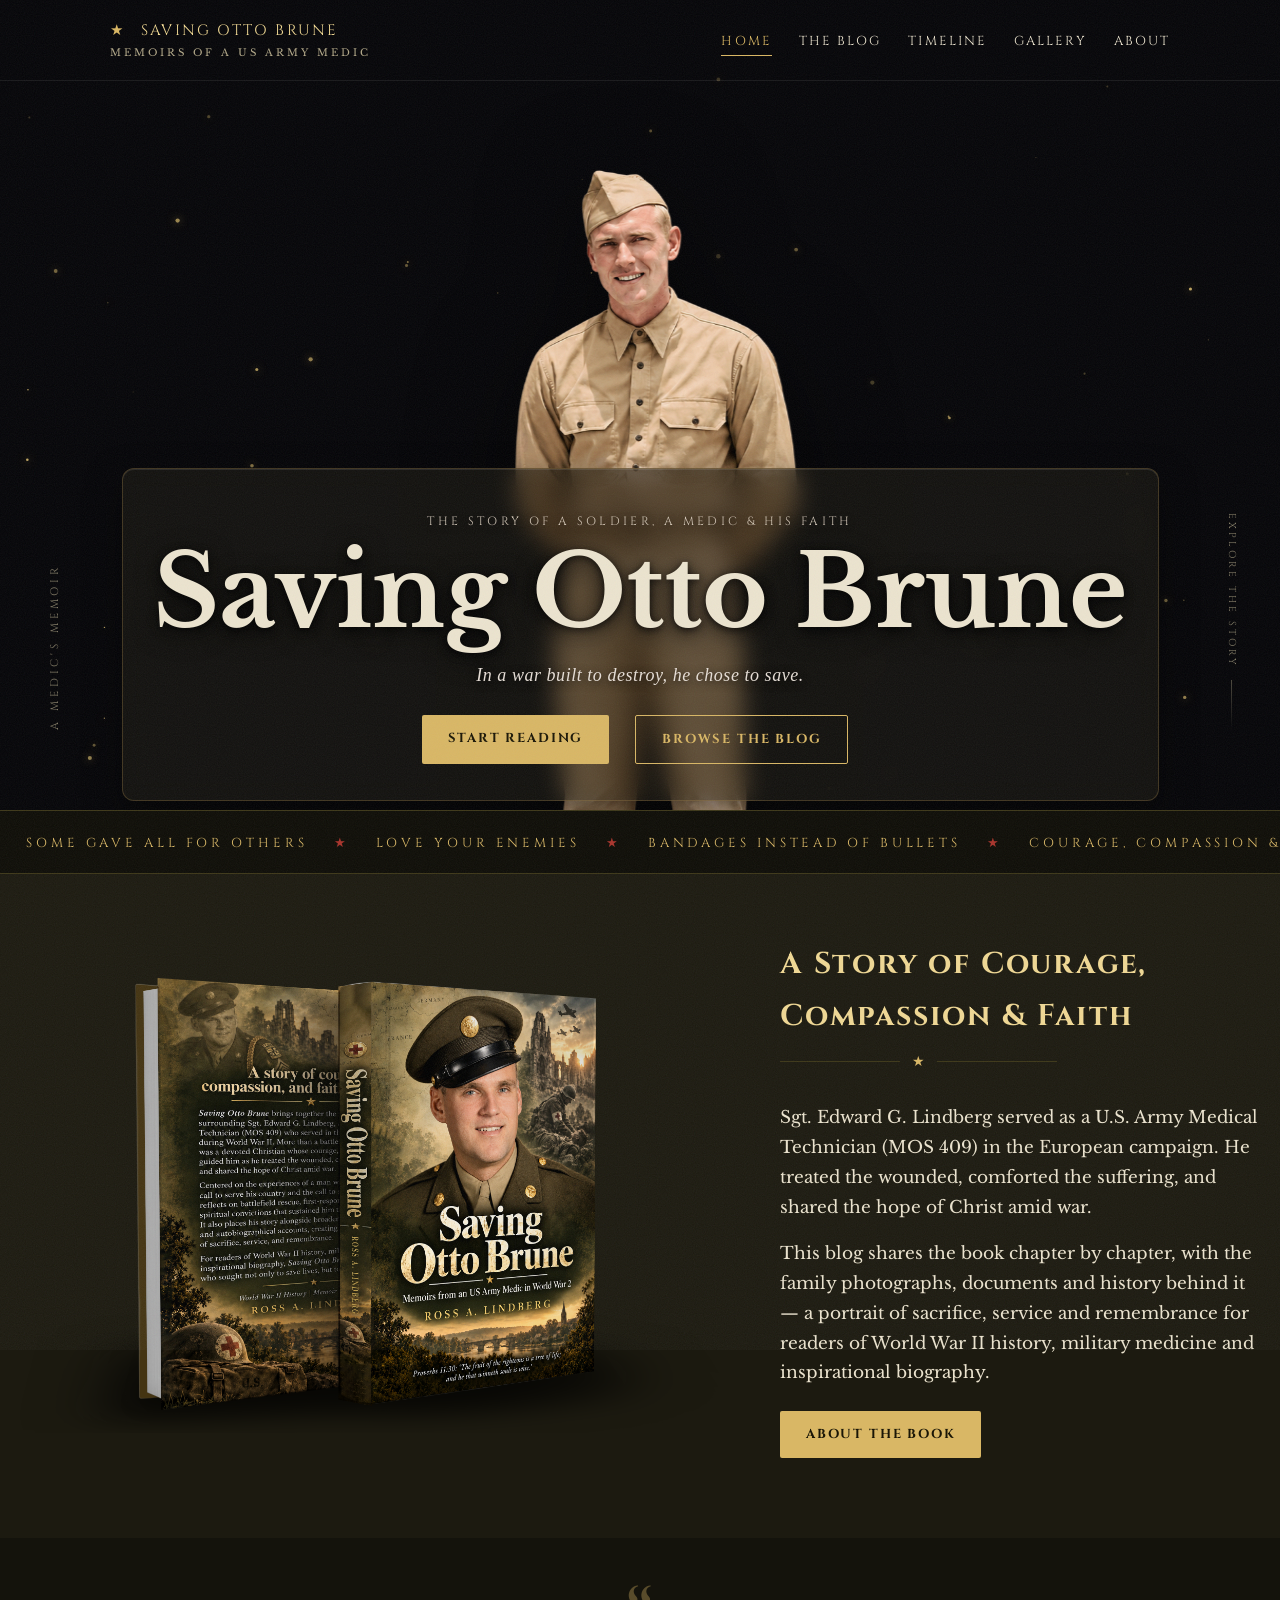
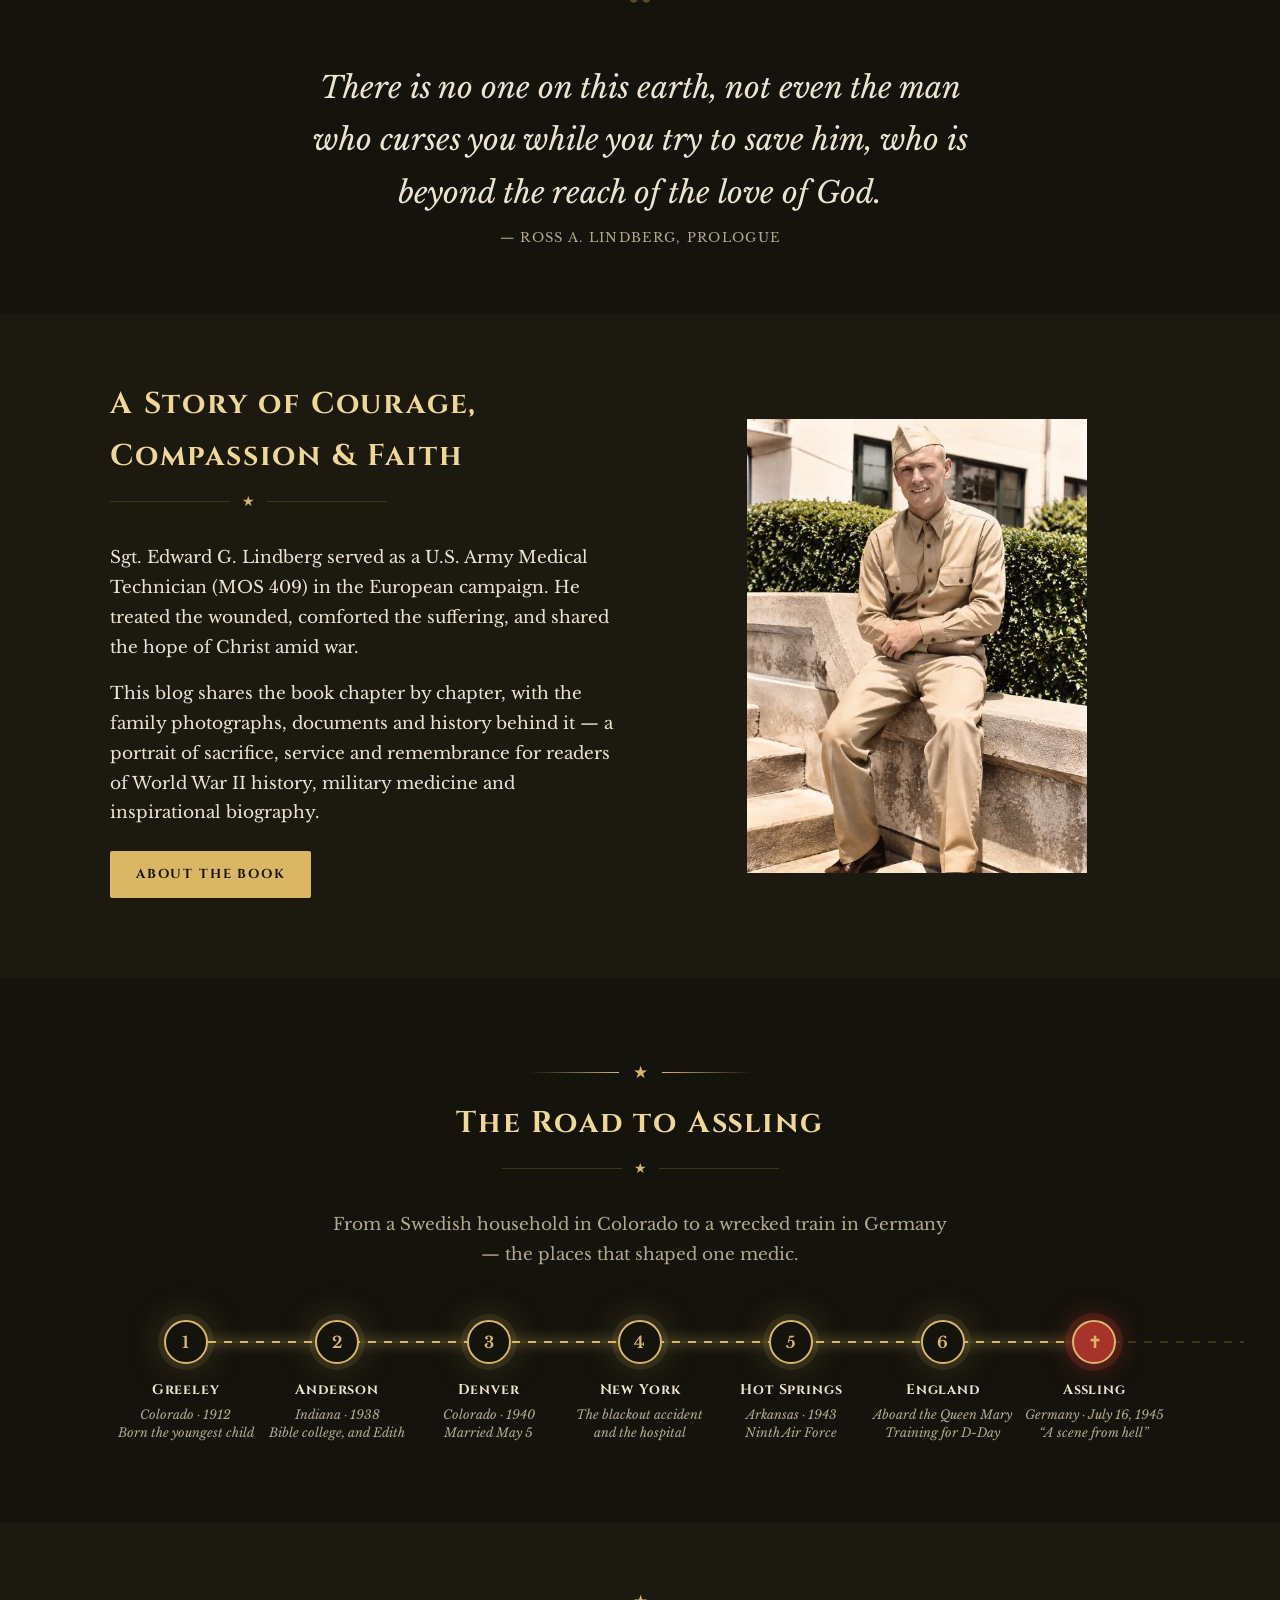
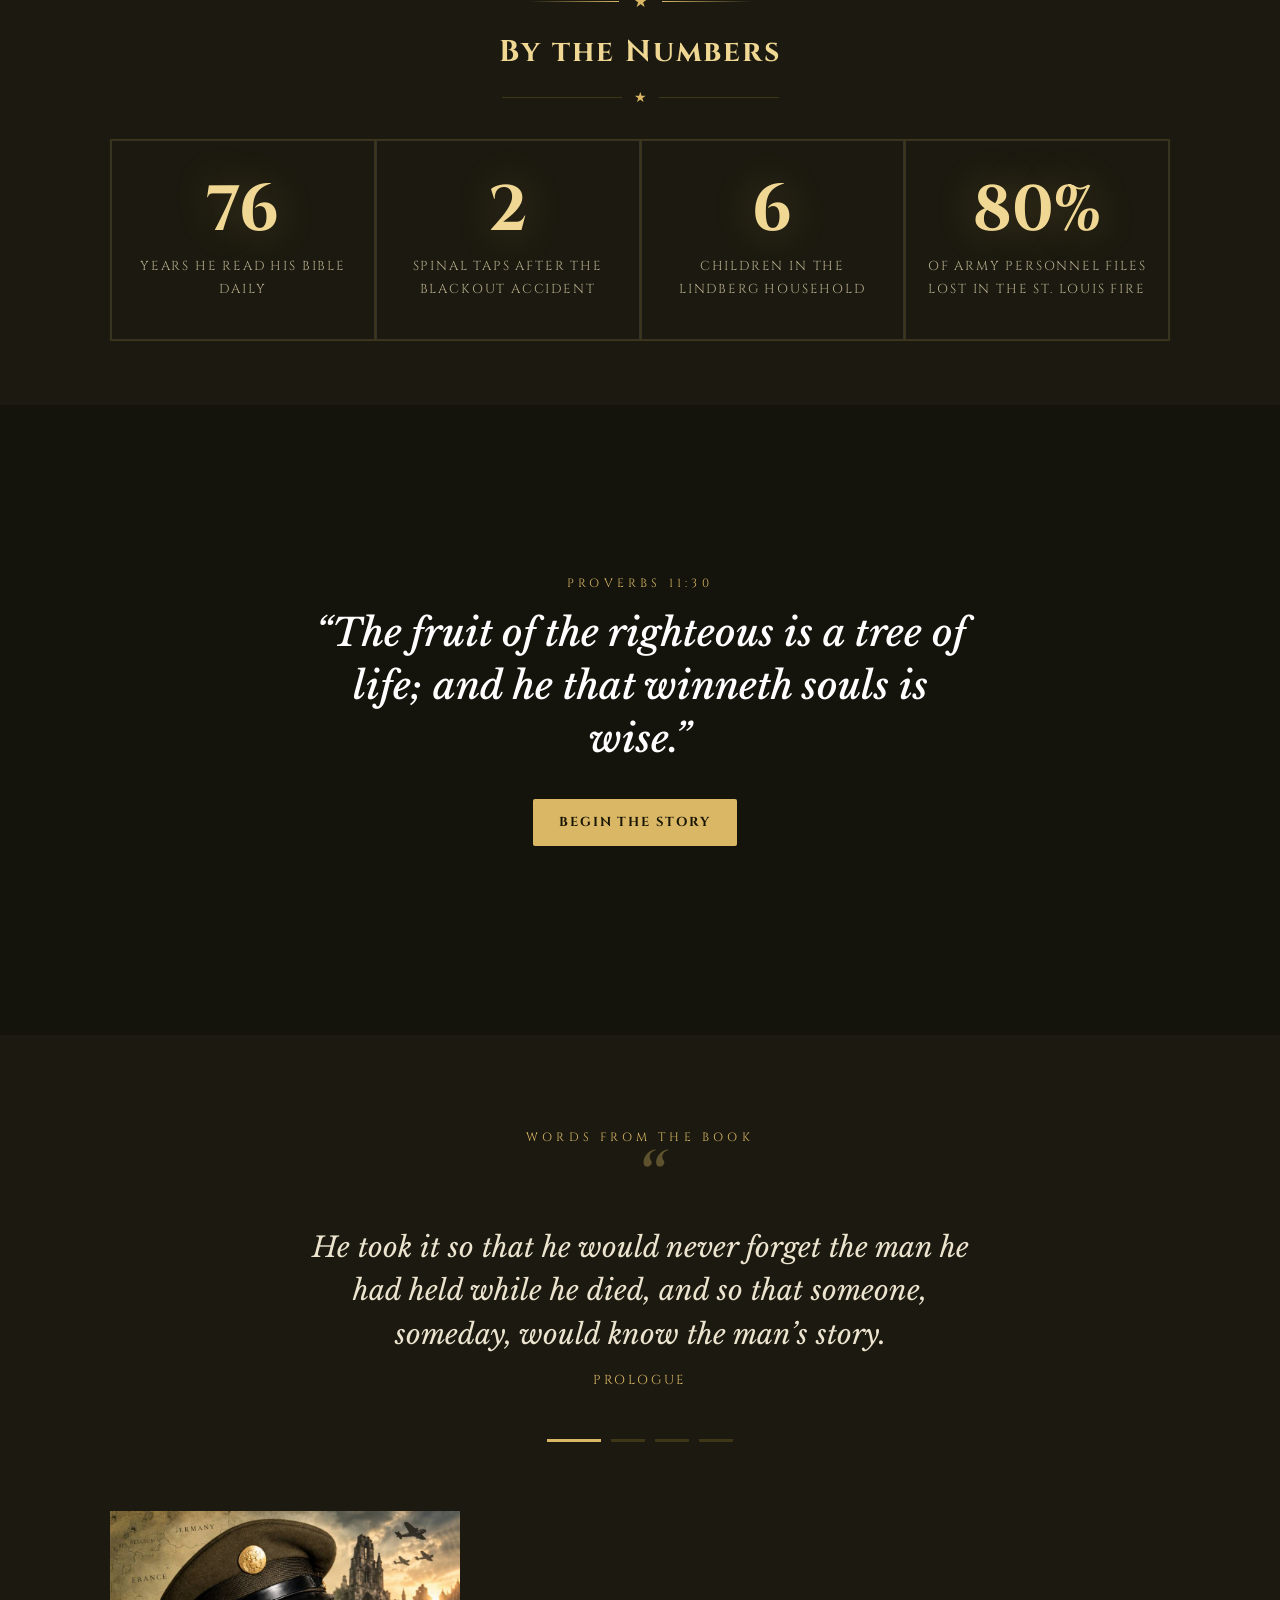
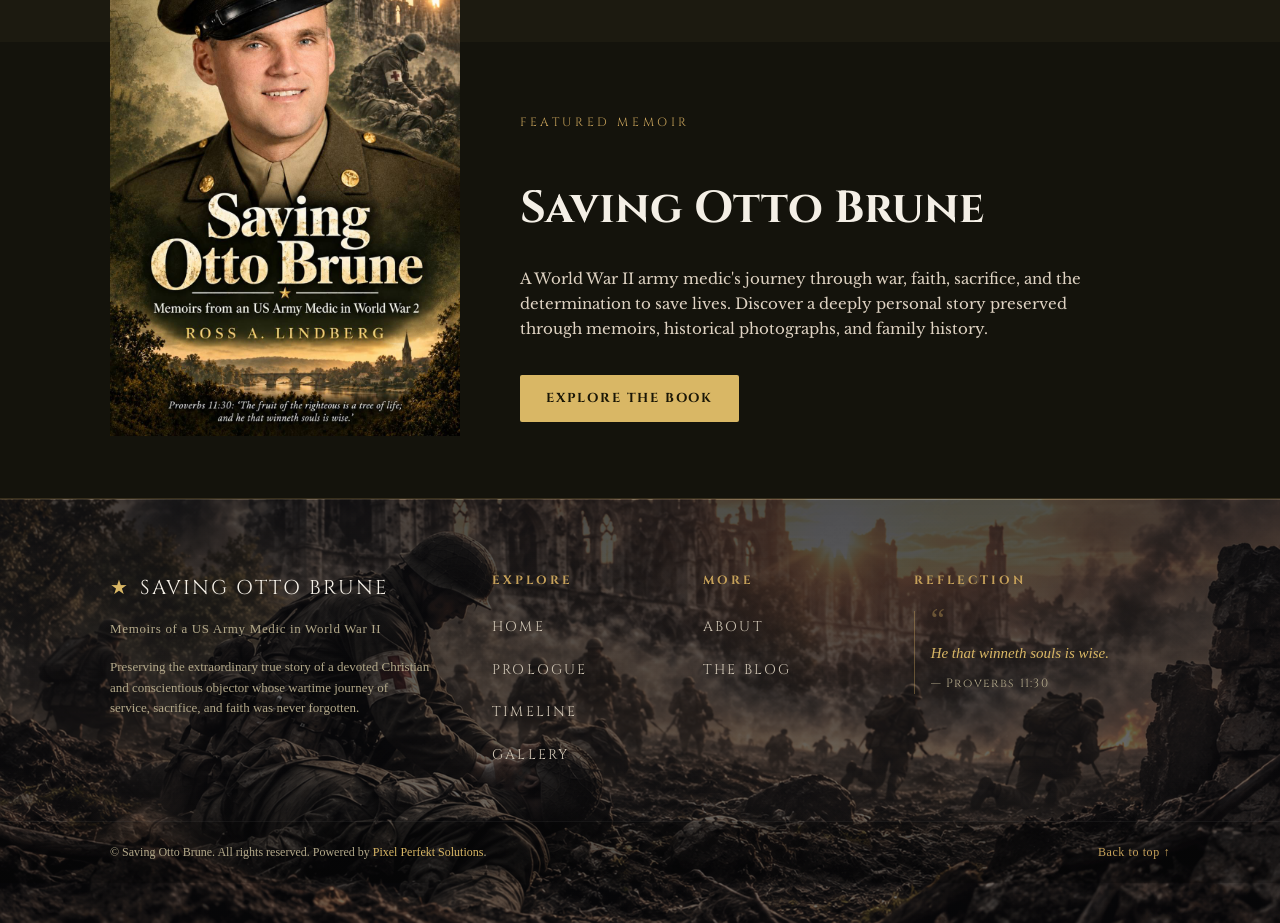
==== index.html @ a68a01c2 "images updated" ====
<!doctype html>
<html lang="en">
  <head>
    <meta charset="utf-8" />
    <meta name="viewport" content="width=device-width,initial-scale=1" />
    <title>Saving Otto Brune | Memoirs of a US Army Medic in WWII</title>
    <meta
      name="description"
      content="Memoirs of a US Army Medic in World War II, by Ross A. Lindberg."
    />
    <link rel="preconnect" href="https://fonts.googleapis.com" />
    <link rel="preconnect" href="https://fonts.gstatic.com" crossorigin />
    <link
      href="https://fonts.googleapis.com/css2?family=Cinzel:wght@400;600;700&family=Libre+Baskerville:ital,wght@0,400;0,700;1,400&display=swap"
      rel="stylesheet"
    />
    <link rel="stylesheet" href="style.css" />
    <link rel="stylesheet" href="premium.css" />
    <script>
      document.documentElement.classList.add("js");
    </script>
  </head>
  <body>
    <div id="pre">
      <svg viewBox="0 0 100 100">
        <path
          d="M50 6l13 28 30 4-22 21 6 30-27-15-27 15 6-30L7 38l30-4z"
        /></svg
      ><b>SAVING OTTO BRUNE</b>
    </div>
    <div id="bar"></div>
    <button id="top" aria-label="Back to top">&uarr;</button>
    <header class="cinematic-header">
  <div class="wrap">
    <a class="brand" href="index.html" style="text-decoration: none">
      Saving Otto Brune<small>Memoirs of a US Army Medic</small>
    </a>
    <nav>
      <a href="index.html" class="on">Home</a>
      <a href="blog.html">The Blog</a>
      <a href="timeline.html">Timeline</a>
      <a href="gallery.html">Gallery</a>
      <a href="about.html">About</a>
    </nav>
  </div>
</header>
    <!-- <section class="hero">
      <canvas id="embers"></canvas>
      <div class="wrap">
        <div>
          <div class="eyebrow fx" style="--d: 1.2s">
            A true story &middot; World War II
          </div>
          <h1 class="shine">
            <span class="ln"><span style="--d: 1.4s">Saving</span></span
            ><span class="ln"><span style="--d: 1.6s">Otto Brune</span></span>
          </h1>
          <p class="sub fx" style="--d: 2.1s">
            Memoirs of a US Army Medic in World War II
          </p>
          <p class="lead fx" style="--d: 2.3s">
            The story of Sgt. Edward G. Lindberg, a devoted Christian and
            conscientious objector who went to war with bandages instead of
            bullets &mdash; and of one night in a wrecked railway car in Germany
            that he never forgot.
          </p>
          <p class="fx" style="--d: 2.5s">
            <a class="btn" href="prologue.html">Start Reading</a
            ><a class="btn ghost" href="blog.html">Browse the Blog</a>
          </p>
          <p
            class="fx"
            style="
              --d: 2.7s;
              color: var(--muted);
              font-size: 13px;
              letter-spacing: 0.3em;
              font-family: Cinzel, serif;
              margin-top: 26px;
            "
          >
            ROSS A. LINDBERG
          </p>
        </div>
        <div class="cover-wrap">
          <img
            class="cover"
            src="./img/cover.jpg"
            alt="Cover of Saving Otto Brune"
          />
          <div class="shine"></div>
        </div>
      </div>
      <div class="scroll-hint"></div>
    </section> -->

<section class="herobaner cinematic-editorial-hero">
  <canvas id="embers"></canvas>
  
  <!-- Background Video -->
  <video class="editorial-bg-video" autoplay loop muted playsinline>
    <source src="./img/herovideo.mp4" type="video/mp4" />
    Your browser does not support the video tag.
  </video>

  <!-- Dark Vignette / Contrast Overlay (Video ko dark rakhne ke liye) -->
  <div class="ground-haze-overlay"></div>

  <!-- Editorial Negative Space Accents -->
  <div class="editorial-side-left">
    <span class="vertical-label">A MEDIC'S MEMOIR</span>
  </div>
  <div class="editorial-side-right">
    <span class="scroll-cue">EXPLORE THE STORY</span>
    <div class="scroll-line"></div>
  </div>

  <div class="wrap hero-wrap-editorial">
    <div class="hero-wrapper">
      
      <!-- Soldier Cutout (Anchored & Integrated) -->
      <img src="./img/grandfather.png" alt="Sgt. Edward G. Lindberg" class="grandfather-img" />
      
      <!-- Prominent Narrative & Title Composition -->
      <div class="hero-narrative-container">
        <p class="hero-eyebrow fx" style="--d: 1.0s;">THE STORY OF A SOLDIER, A MEDIC &amp; HIS FAITH</p>
        
        <h1 class="shine cinematic-title">
          <span class="ln1"><span style="--d: 1.2s;">Saving</span></span>
          <span class="ln1"><span style="--d: 1.4s;">Otto Brune</span></span>
        </h1>
        
        <p class="hero-subtext fx" style="--d: 1.6s;">
          In a war built to destroy, he chose to save.
        </p>

        <div class="hero-cta-group fx" style="--d: 1.8s;">
          <a class="btn" href="prologue.html">Start Reading</a>
          <a class="btn ghost" href="blog.html">Browse the Blog</a>
        </div>
      </div>

    </div>
  </div>
</section>



    <div class="ticker">
      <div>
        <span>Some gave all for others</span><i>&#9733;</i
        ><span>Love your enemies</span><i>&#9733;</i
        ><span>Bandages instead of bullets</span><i>&#9733;</i
        ><span>Courage, compassion &amp; faith under fire</span><i>&#9733;</i
        ><span>Some gave all for others</span><i>&#9733;</i
        ><span>Love your enemies</span><i>&#9733;</i
        ><span>Bandages instead of bullets</span><i>&#9733;</i
        ><span>Courage, compassion &amp; faith under fire</span><i>&#9733;</i
        ><span>Some gave all for others</span><i>&#9733;</i
        ><span>Love your enemies</span><i>&#9733;</i
        ><span>Bandages instead of bullets</span><i>&#9733;</i
        ><span>Courage, compassion &amp; faith under fire</span><i>&#9733;</i
        ><span>Some gave all for others</span><i>&#9733;</i
        ><span>Love your enemies</span><i>&#9733;</i
        ><span>Bandages instead of bullets</span><i>&#9733;</i
        ><span>Courage, compassion &amp; faith under fire</span><i>&#9733;</i
        ><span>Some gave all for others</span><i>&#9733;</i
        ><span>Love your enemies</span><i>&#9733;</i
        ><span>Bandages instead of bullets</span><i>&#9733;</i
        ><span>Courage, compassion &amp; faith under fire</span><i>&#9733;</i
        ><span>Some gave all for others</span><i>&#9733;</i
        ><span>Love your enemies</span><i>&#9733;</i
        ><span>Bandages instead of bullets</span><i>&#9733;</i
        ><span>Courage, compassion &amp; faith under fire</span><i>&#9733;</i>
      </div>
    </div>

<section class="band">
  <div class="wrap1 book-showcase-container">
    
    <!-- Book Image Pane -->
    <div class="book-image-pane">
      <img
        src="./img/BOOKCOVER.png"
        alt="Book Cover"
        class="book-showcase-img"
      />
    </div>

    <!-- Book Text Pane -->
    <div class="book-text-pane">
      <h2 class="title">A Story of Courage, Compassion &amp; Faith</h2>
      <div class="rule" style="justify-content: flex-start">
        <span>&#9733;</span>
      </div>
      <p>
        Sgt. Edward G. Lindberg served as a U.S. Army Medical Technician
        (MOS 409) in the European campaign. He treated the wounded,
        comforted the suffering, and shared the hope of Christ amid war.
      </p>
      <p>
        This blog shares the book chapter by chapter, with the family
        photographs, documents and history behind it &mdash; a portrait of
        sacrifice, service and remembrance for readers of World War II
        history, military medicine and inspirational biography.
      </p>
      <a class="btn" href="about.html">About the Book</a>
    </div>

  </div>
</section>



    <section>
      <div class="narrow sec-c rv">
        <span class="bigq">&ldquo;</span>
        <blockquote
          class="quote"
          style="border: 0; padding: 0; font-size: clamp(22px, 3.2vw, 30px)"
        >
          There is no one on this earth, not even the man who curses you while
          you try to save him, who is beyond the reach of the love of God.<cite
            >&mdash; ROSS A. LINDBERG, PROLOGUE</cite
          >
        </blockquote>
      </div>
    </section>

    <section class="band">
      <div class="wrap two">
        <div>
          <h2 class="title">A Story of Courage, Compassion &amp; Faith</h2>
          <div class="rule" style="justify-content: flex-start">
            <span>&#9733;</span>
          </div>
          <p>
            Sgt. Edward G. Lindberg served as a U.S. Army Medical Technician
            (MOS 409) in the European campaign. He treated the wounded,
            comforted the suffering, and shared the hope of Christ amid war.
          </p>
          <p>
            This blog shares the book chapter by chapter, with the family
            photographs, documents and history behind it &mdash; a portrait of
            sacrifice, service and remembrance for readers of World War II
            history, military medicine and inspirational biography.
          </p>
          <a class="btn" href="about.html">About the Book</a>
        </div>
        <img
          src="./img/p28_0.jpg"
          alt="Sergeant Edward G. Lindberg"
          style="max-width: 340px; margin: 0 auto"
        />
      </div>
    </section>


      <section class="journey-section">
      <!-- Background Video -->
      <video class="bg-video" autoplay loop muted playsinline>
        <source src="./img/ww2plane.mp4" type="video/mp4" />
        Your browser does not support the video tag.
      </video>

      <!-- Content Overlay -->
      <div class="wrap sec-c">
        <div class="rv">
          <div class="orn">&#9733;</div>
          <h2 class="title">The Road to A&szlig;ling</h2>
          <div class="rule"><span>&#9733;</span></div>
          <p style="color: var(--muted); max-width: 620px; margin: 0 auto">
            From a Swedish household in Colorado to a wrecked train in Germany
            &mdash; the places that shaped one medic.
          </p>
        </div>

        <!-- Journey Timeline -->
        <div class="journey">
          <div
            class="stop"
            style="--i: 0"
            data-img="./img/Vintage_Family_Portrait_with_Soldier_Dad.png"
            data-title="Greeley, Colorado"
            data-desc="1912 &middot; Born the youngest child in a dedicated Swedish household."
          >
            <div class="dot">1</div>
            <div>
              <h4>Greeley</h4>
              <p>Colorado &middot; 1912<br />Born the youngest child</p>
            </div>
          </div>

          <div
            class="stop"
            style="--i: 1"
            data-img="./img/p18_0.jpg"
            data-title="Anderson, Indiana"
            data-desc="1938 &middot; Bible college, and meeting Edith."
          >
            <div class="dot">2</div>
            <div>
              <h4>Anderson</h4>
              <p>Indiana &middot; 1938<br />Bible college, and Edith</p>
            </div>
          </div>

          <div
            class="stop"
            style="--i: 2"
            data-img="./img/p16_0.jpg"
            data-title="Denver, Colorado"
            data-desc="1940 &middot; Married May 5, starting a lifelong partnership."
          >
            <div class="dot">3</div>
            <div>
              <h4>Denver</h4>
              <p>Colorado &middot; 1940<br />Married May 5</p>
            </div>
          </div>

          <div
            class="stop"
            style="--i: 3"
            data-img="./img/WWII_USAAF_Uniform_Collection_Display.png"
            data-title="New York"
            data-desc="The blackout accident and hospital stay that tested his resolve."
          >
            <div class="dot">4</div>
            <div>
              <h4>New York</h4>
              <p>The blackout accident<br />and the hospital</p>
            </div>
          </div>

          <div
            class="stop"
            style="--i: 4"
            data-img="./img/Three_Airmen_Beside_Their_Bomber.png"
            data-title="Hot Springs, Arkansas"
            data-desc="1943 &middot; Stationed with the Ninth Air Force."
          >
            <div class="dot">5</div>
            <div>
              <h4>Hot Springs</h4>
              <p>Arkansas &middot; 1943<br />Ninth Air Force</p>
            </div>
          </div>

          <div
            class="stop"
            style="--i: 5"
            data-img="./img/p28_0.jpg"
            data-title="England"
            data-desc="Aboard the Queen Mary &middot; Training rigorously for D-Day."
          >
            <div class="dot">6</div>
            <div>
              <h4>England</h4>
              <p>Aboard the <em>Queen Mary</em><br />Training for D-Day</p>
            </div>
          </div>

          <div
            class="stop last"
            style="--i: 6"
            data-img="./img/Vintage_P-38_Lightning_on_Wartime_Tarmac.png"
            data-title="A&szlig;ling, Germany"
            data-desc="July 16, 1945 &middot; &ldquo;A scene from hell&rdquo; in a wrecked railcar."
          >
            <div class="dot">&#10013;</div>
            <div>
              <h4>A&szlig;ling</h4>
              <p>
                Germany &middot; July 16, 1945<br />&ldquo;A scene from
                hell&rdquo;
              </p>
            </div>
          </div>
        </div>
      </div>
    </section>


    <!-- <section>
      <div class="wrap">
        <h2 class="title">From the Blog</h2>
        <div class="rule" style="justify-content: flex-start">
          <span>&#9733;</span>
        </div>
        <div class="cards">
          <div class="card">
            <a class="stretch" href="prologue.html"
              ><div class="imgw">
                <img src="./img/p5_0.jpg" alt="" loading="lazy" />
              </div>
              <div class="b">
                <span class="tag">Prologue</span>
                <h3>The Pin</h3>
                <p>
                  A small object that weighs almost nothing: a Hitler Youth
                  badge taken from a dying German soldier on the night of July
                  16, 1945.
                </p>
                <span class="more">Read &rarr;</span>
              </div></a
            >
          </div>
          <div class="card">
            <a class="stretch" href="chapter-1.html"
              ><div class="imgw">
                <img src="./img/p9_2.jpg" alt="" loading="lazy" />
              </div>
              <div class="b">
                <span class="tag">Chapter 1</span>
                <h3>A Swedish Boy in Greeley</h3>
                <p>
                  Born June 19, 1912, the youngest child of Swedish immigrants
                  &mdash; a rebel, until an altar call at nineteen changed
                  everything.
                </p>
                <span class="more">Read &rarr;</span>
              </div></a
            >
          </div>
          <div class="card">
            <a class="stretch" href="chapter-2.html"
              ><div class="imgw">
                <img src="./img/p16_0.jpg" alt="" loading="lazy" />
              </div>
              <div class="b">
                <span class="tag">Chapter 2</span>
                <h3>Edith</h3>
                <p>
                  A broken heart at Bible college, the &ldquo;handsomest man on
                  campus,&rdquo; and a wedding on May 5, 1940 as the world went
                  to war.
                </p>
                <span class="more">Read &rarr;</span>
              </div></a
            >
          </div>
          <div class="card">
            <a class="stretch" href="chapter-3.html"
              ><div class="imgw">
                <img src="./img/p28_0.jpg" alt="" loading="lazy" />
              </div>
              <div class="b">
                <span class="tag">Chapter 3</span>
                <h3>The Conscientious Objector</h3>
                <p>
                  Bandages instead of bullets: a blackout accident in New York,
                  two spinal taps, a reassignment that proved a blessing in
                  disguise.
                </p>
                <span class="more">Read &rarr;</span>
              </div></a
            >
          </div>
        </div>
        <p style="margin-top: 28px">
          <a href="blog.html">View all posts &rarr;</a>
        </p>
      </div>
    </section> -->

    <section class="band ">
      <div class="wrap sec-c">
        <div class="rv">
          <div class="orn">&#9733;</div>
          <h2 class="title">By the Numbers</h2>
          <div class="rule"><span>&#9733;</span></div>
        </div>
        <div class="stats">
          <!-- Box 1 -->
          <div class="stat" data-cursor="./img/p9_1.jpg">
            <b data-to="76">0</b><span>Years he read his Bible daily</span>
          </div>

          <!-- Box 2 -->
          <div class="stat" data-cursor="./img/Restored_Vintage_Studio_Portrait.png">
            <b data-to="2">0</b
            ><span>Spinal taps after the blackout accident</span>
          </div>

          <!-- Box 3 -->
          <div class="stat" data-cursor="./img/p9_2.jpg">
            <b data-to="6">0</b><span>Children in the Lindberg household</span>
          </div>

          <!-- Box 4 -->
          <div class="stat" data-cursor="./img/p16_0.jpg">
            <b data-to="80" data-suf="%">0</b
            ><span>Of Army personnel files lost in the St. Louis fire</span>
          </div>
        </div>
      </div>
    </section>

    <section class="quote-section">
      <!-- Random Fade-in/Fade-out Background Images Container -->
      <div class="quote-bg-images">
        <div
          class="bg-img"
          style="
            background-image: url(&quot;./img/Vintage_1970s_School_Portrait.png&quot;);
            top: 10%;
            left: 15%;
            animation-delay: 0s;
          "
        ></div>
        <div
          class="bg-img"
          style="
            background-image: url(&quot;./img/Vintage_Army_Motorcycle_Camp_Snapshot.png&quot;);
            top: 40%;
            left: 70%;
            animation-delay: 4s;
          "
        ></div>
        <div
          class="bg-img"
          style="
            background-image: url(&quot;./img/Smiling_Couple_at_the_Military_Steps.png&quot;);
            top: 20%;
            left: 75%;
            animation-delay: 8s;
          "
        ></div>
        <div
          class="bg-img"
          style="
            background-image: url(&quot;./img/Vintage_Bouffant_Studio_Portrait.png&quot;);
            top: 55%;
            left: 20%;
            animation-delay: 12s;
          "
        ></div>
      </div>

      <!-- Content -->
      <div class="narrow sec-c rv" style="position: relative; z-index: 2">
        <p class="eyebrow">Proverbs 11:30</p>
        <p
          class="quote"
          style="border: 0; font-size: 36px; padding: 0; line-height: 1.4"
        >
          &ldquo;The fruit of the righteous is a tree of life; and he that
          winneth souls is wise.&rdquo;
        </p>
        <p style="margin-top: 28px">
          <a class="btn" href="prologue.html">Begin the Story</a>
        </p>
      </div>
    </section>

    <section class="band pad-class">
      <div class="narrow sec-c rv">
        <p class="eyebrow" style="margin-bottom: 18px">Words from the Book</p>
        <div class="qs">
          <blockquote>
            <span class="bigq">&ldquo;</span>He took it so that he would never
            forget the man he had held while he died, and so that someone,
            someday, would know the man&rsquo;s story.<cite>PROLOGUE</cite>
          </blockquote>
          <blockquote>
            <span class="bigq">&ldquo;</span>He was not going to run from his
            country, but he was also not going to pick up a rifle. He had read
            the words of Jesus too many times: Love your enemies.<cite
              >CHAPTER 2</cite
            >
          </blockquote>
          <blockquote>
            <span class="bigq">&ldquo;</span>Sometimes the thing that knocks us
            flat is the thing that moves us out of the way of something
            worse.<cite>CHAPTER 3</cite>
          </blockquote>
          <blockquote>
            <span class="bigq">&ldquo;</span>The thing you want most may not be
            the thing God has planned for you, and the closed door that crushes
            you might be the one that sends you toward the person you were meant
            to marry.<cite>CHAPTER 2</cite>
          </blockquote>
        </div>
        <div class="qd"></div>
      </div>
    </section>

  
<section class="featured-book-section">
  <div class="wrap featured-book-wrap">
    
    <!-- Left Column: Overlapping Book Cover -->
    <div class="featured-cover-col">
      <img 
        src="./img/cover.jpg" 
        alt="Saving Otto Brune Book Cover" 
        class="featured-book-img" 
      />
    </div>
    
    <!-- Right Column: Content & CTA -->
    <div class="featured-content-col">
      <span class="featured-eyebrow">FEATURED MEMOIR</span>
      <h2 class="featured-title">Saving Otto Brune</h2>
      <p class="featured-desc">
        A World War II army medic's journey through war, faith, sacrifice, and the determination to save lives. Discover a deeply personal story preserved through memoirs, historical photographs, and family history.
      </p>
      <div class="featured-action">
        <a class="btn" href="about.html">Explore the Book</a>
      </div>
    </div>

  </div>
</section>



    <footer class="cinematic-footer">
  <div class="wrap footer-grid">
    
    <!-- Column 1: Brand and Story -->
    <div class="footer-col brand-col">
      <span class="brand">Saving Otto Brune</span>
      <p class="footer-subtitle">Memoirs of a US Army Medic in World War II</p>
      <p class="footer-desc">
        Preserving the extraordinary true story of a devoted Christian and conscientious objector whose wartime journey of service, sacrifice, and faith was never forgotten.
      </p>
    </div>

    <!-- Column 2: Explore the Memoir -->
    <div class="footer-col nav-col">
      <h4 class="footer-heading">Explore</h4>
      <nav aria-label="Explore Memoir">
        <ul class="footer-links">
          <li><a href="index.html">Home</a></li>
          <li><a href="prologue.html">Prologue</a></li>
          <li><a href="timeline.html">Timeline</a></li>
          <li><a href="gallery.html">Gallery</a></li>
        </ul>
      </nav>
    </div>

    <!-- Column 3: More / Discover -->
    <div class="footer-col nav-col">
      <h4 class="footer-heading">More</h4>
      <nav aria-label="Additional Links">
        <ul class="footer-links">
          <li><a href="about.html">About</a></li>
          <li><a href="blog.html">The Blog</a></li>
        </ul>
      </nav>
    </div>

    <!-- Column 4: Verse / Closing Thought -->
    <div class="footer-col quote-col">
      <h4 class="footer-heading">Reflection</h4>
      <div class="footer-quote-box">
        <span class="quote-mark">&ldquo;</span>
        <p class="verse-text">
          <em>He that winneth souls is wise.</em>
        </p>
        <span class="verse-ref">&mdash; Proverbs 11:30</span>
      </div>
    </div>

  </div>

  <!-- Bottom Copyright & Back to Top Strip -->
  <div class="footer-bottom-bar">
    <div class="wrap bottom-bar-content">
      <p class="copyright-text">
        &copy; Saving Otto Brune. All rights reserved. Powered by <a href="https://www.pixelperfektsolutions.com/">Pixel Perfekt Solutions</a>.
      </p>
      <a href="#top" class="back-to-top" id="backToTopBtn">Back to top &uarr;</a>
    </div>
  </div>
</footer>
    <script src="script.js"></script>
  </body>
</html>
---- style.css ----
:root{
  --bg:#14130c; --bg2:#1c1a10; --card:#23200f; --ink:#ece4cf; --muted:#b3a98a;
  --gold:#d9b765; --gold2:#f0d894; --line:#3d3718; --red:#a8332b;
}
@media (prefers-color-scheme: light){
  :root.auto{--bg:#f4efe0;--bg2:#ece5cf;--card:#fffaf0;--ink:#25220f;--muted:#6b633f;--gold:#8a6a1c;--gold2:#6e5210;--line:#d6cba5}
}
*{box-sizing:border-box}
html{scroll-behavior:smooth}
body{margin:0;background:var(--bg);color:var(--ink);font-family:'Libre Baskerville',Georgia,serif;line-height:1.75;font-size:17px}
img{max-width:100%;display:block}
a{color:var(--gold);text-decoration:none}
a:hover{color:var(--gold2);text-decoration:underline}
.wrap{max-width:1100px;margin:0 auto;padding:0 20px}
.narrow{max-width:720px;margin:0 auto;padding:0 20px}

/* --- Scoped Book Showcase Section (No Global Impact) --- */
/* --- Wrap1 Grid Layout for Book Showcase --- */

/* ==========================================================================
   Editorial Alternating Vertical Timeline
   ========================================================================== */

.timeline-section {
  position: relative;
  padding: 60px 0 100px;
  background-color: #1c1a10;
  overflow: hidden;
}

.editorial-timeline {
  position: relative;
  max-width: 1100px;
  margin: 0 auto;
}

/* Continuous Central Spine Line */
/* --- Progress Bar Timeline Spine --- */
.timeline-spine {
  position: absolute;
  top: 0;
  bottom: 0;
  left: 50%;
  width: 2px;
  background: rgba(255, 255, 255, 0.1); /* Background background muted track */
  transform: translateX(-50%);
  z-index: 1;
}

/* Active Fill Line (Scroll Fill Effect) */
.timeline-spine-fill {
  position: absolute;
  top: 0;
  left: 0;
  width: 100%;
  height: 0%; /* JavaScript dynamic fill update karega */
  background: linear-gradient(to bottom, #c5a059, #e6c88b); /* Gold gradient glow */
  box-shadow: 0 0 12px rgba(197, 160, 89, 0.8);
  transition: height 0.1s linear;
}

/* Jab progress line marker tak pohnche tab dot ko highlight karne ke liye */
.t-dot.active-dot {
  background: #c5a059 !important;
  box-shadow: 0 0 14px rgba(197, 160, 89, 0.9) !important;
  transform: scale(1.3) !important;
}

/* Mobile Alignment Adjustment */
@media (max-width: 850px) {
  .timeline-spine {
    left: 20px;
    transform: none;
  }
}

/* Timeline Row Layout */
.t-row {
  display: flex;
  align-items: center;
  margin-bottom: 70px;
  position: relative;
  z-index: 2;
  opacity: 0;
  transform: translateY(35px);
  transition: opacity 0.8s cubic-bezier(0.16, 1, 0.3, 1), transform 0.8s cubic-bezier(0.16, 1, 0.3, 1);
}

.t-row.visible {
  opacity: 1;
  transform: translateY(0);
}

/* Equal Width Sides */
.t-side {
  flex: 1;
  width: 50%;
  box-sizing: border-box;
}

.t-side.t-media {
  padding: 0 40px;
}

.t-side.t-content {
  padding: 0 40px;
}

/* Central Marker Dot */
.t-dot-wrap {
  position: absolute;
  left: 50%;
  transform: translateX(-50%);
  display: flex;
  align-items: center;
  justify-content: center;
  z-index: 3;
}

.t-dot {
  width: 16px;
  height: 16px;
  border-radius: 50%;
  background: #0b0b0e;
  border: 2px solid #c5a059;
  box-shadow: 0 0 10px rgba(197, 160, 89, 0.4);
  transition: transform 0.3s ease, background 0.3s ease;
}

.t-row:hover .t-dot {
  transform: scale(1.3);
  background: #c5a059;
}

/* Content Cards */
.t-card {
  background: rgba(18, 18, 22, 0.85);
  border: 1px solid rgba(197, 160, 89, 0.25);
  border-radius: 6px;
  padding: 24px 28px;
  text-align: left;
  box-shadow: 0 10px 30px rgba(0, 0, 0, 0.5);
  transition: border-color 0.3s ease, transform 0.3s ease;
}

.t-card:hover {
  border-color: rgba(197, 160, 89, 0.5);
  transform: translateY(-3px);
}

.t-card .y {
  font-family: Cinzel, serif;
  font-size: 14px;
  letter-spacing: 0.15em;
  color: #c5a059;
  display: block;
  margin-bottom: 8px;
}

.t-card h3 {
  font-family: Cinzel, serif;
  font-size: 1.25rem;
  color: #f4efe6;
  margin: 0 0 10px 0;
}

.t-card p {
  font-family: 'Libre Baskerville', serif;
  font-size: 14px;
  line-height: 1.65;
  color: #dfd3c3;
  margin: 0;
}

/* Image Frame */
.t-img-frame {
  position: relative;
  overflow: hidden;
  border-radius: 6px;
  max-height: 450px;
}

.t-img {
  width: 100%;
  height: 550px;
  object-fit: cover;
  display: block;
  filter: sepia(0.2) contrast(1.05);
  transition: transform 0.5s ease, filter 0.5s ease;
}

.t-row:hover .t-img {
  transform: scale(1.03);
  filter: sepia(0) contrast(1.1);
}

/* ==========================================================================
   Special Wartime Events Styling
   ========================================================================== */

/* Glassmorphism Styling for Hero Narrative Container */
.hero-narrative-container {
  
  position: relative;
  z-index: 7;
  max-width: 760px;
  margin: 0 auto 1vh auto;
  padding: 30px 30px !important;
  
  /* #1B1913 Glassmorphism Core Effect */
  background: rgba(27, 25, 19, 0.65); /* #1B1913 color with transparency */
  backdrop-filter: blur(12px) saturate(140%);
  -webkit-backdrop-filter: blur(12px) saturate(140%);
  
  /* Subtle Antique Gold / Glass Border & Shadow */
  border: 1px solid rgba(197, 160, 89, 0.25);
  border-radius: 12px;
  box-shadow: 0 15px 35px rgba(0, 0, 0, 0.6), 
              inset 0 1px 0 rgba(255, 255, 255, 0.1);
}

/* Mobile Screens ke liye Padding Adjustments */
@media (max-width: 768px) {
  .hero-narrative-container {
    padding: 24px 20px;
    margin: 0 15px 1vh 15px;
  }
}


/* Pearl Harbor */
.war-card {
  border-color: rgba(197, 160, 89, 0.45);
  background: rgba(25, 20, 20, 0.9);
}

.war-badge {
  font-family: Cinzel, serif;
  font-size: 9px;
  letter-spacing: 0.25em;
  color: #d9534f;
  text-transform: uppercase;
  margin-bottom: 6px;
}

.war-dot {
  border-color: #d9534f;
  box-shadow: 0 0 12px rgba(217, 83, 79, 0.6);
}

/* Climax Event: July 16, 1945 Aßling Train Wreck */
.climax-card {
  border: 1.5px solid #c5a059;
  background: linear-gradient(135deg, rgba(30, 25, 20, 0.95), rgba(18, 18, 22, 0.95));
  box-shadow: 0 15px 40px rgba(197, 160, 89, 0.25);
}

.climax-badge {
  font-family: Cinzel, serif;
  font-size: 10px;
  letter-spacing: 0.3em;
  color: #c5a059;
  text-transform: uppercase;
  margin-bottom: 8px;
}

.climax-dot {
  width: 22px;
  height: 22px;
  background: #c5a059;
  border: 3px solid #0b0b0e;
  box-shadow: 0 0 16px rgba(197, 160, 89, 0.8);
}

.climax-frame {
  border: 1.5px solid rgba(197, 160, 89, 0.5);
}

/* ==========================================================================
   Mobile & Tablet Responsive Layout
   ========================================================================== */

@media (max-width: 850px) {
  .timeline-spine {
    left: 20px;
    transform: none;
  }

  .t-row, .t-row.t-even {
    flex-direction: column !important;
    align-items: flex-start;
    padding-left: 50px;
    margin-bottom: 50px;
  }

  .t-side {
    width: 100% !important;
    padding: 0 !important;
  }

  .t-side.t-media {
    margin-top: 15px;
  }

  .t-dot-wrap {
    left: 20px;
    transform: translateX(-50%);
    top: 24px;
  }

  .t-img-frame {
    height: 180px;
  }

  .t-img {
    height: 180px;
  }
}



.pad-class{
  padding-bottom:200px;
  padding-top:80px;
}
/* --- Featured Memoir Banner Section --- */
.featured-book-section {
  position: relative;
  background-color: #14130c !important; /* Deep charcoal matching your existing dark theme */
  border-top: 0px solid rgba(197, 160, 89, 0.2); /* Subtle antique gold border */
  border-bottom: 1px solid rgba(197, 160, 89, 0.2);
  margin-top: 0px; /* Extra spacing to accommodate the overlapping cover */
  margin-bottom: 0px;
  padding: 70px 0;
}

.featured-book-wrap {
  display: grid;
  grid-template-columns: 350px 1fr;
  gap: 60px;
  align-items: center;
  position: relative;
}

/* Left Column: Overlapping Cover Container */
.featured-cover-col {
  position: relative;
}

/* Overlapping Book Cover Image */
.featured-book-img {
  position: absolute;
  bottom: -70px; /* Extends gracefully past the bottom padding */
  left: 0;
  width: 100%;
  max-width: 500px;
  height: auto;
  transform: translateY(96px); /* Pulls the top of the cover up and out of the section */
  transition: transform 0.3s ease, box-shadow 0.3s ease;
}


/* Right Column: Content Styling */
.featured-content-col {
  display: flex;
  flex-direction: column;
  justify-content: center;
  text-align: left;
}

.featured-eyebrow {
  font-family: Cinzel, serif;
  font-size: 12px;
  letter-spacing: 0.3em;
  color: #c5a059; /* Antique gold accent */
  margin-bottom: 12px;
  text-transform: uppercase;
}

.featured-title {
  font-family: Cinzel, serif;
  font-size: 2.8rem;
  color: #f4efe6; /* Warm ivory heading */
  margin-bottom: 18px;
  line-height: 1.15;
}

.featured-desc {
  font-size: 15px;
  line-height: 1.65;
  color: #dfd3c3; /* Muted warm ivory body text */
  margin-bottom: 28px;
  max-width: 600px;
}

.featured-action {
  display: flex;
  align-items: center;
}

/* Responsive Tablet & Mobile Adjustments */
@media (max-width: 900px) {
  .featured-book-section {
    margin-top: 50px;
  }
  .featured-book-wrap {
    grid-template-columns: 1fr;
    gap: 30px;
    text-align: center;
  }
  .featured-cover-col {
    display: flex;
    justify-content: center;
    position: static;
  }
  .featured-book-img {
    position: static;
    transform: none !important;
    max-width: 260px;
    box-shadow: 0 15px 35px rgba(0, 0, 0, 0.6);
  }
  .featured-content-col {
    align-items: center;
    text-align: center;
  }
  .featured-desc {
    max-width: 100%;
  }
}


.wrap1 {
  display: grid !important;
  grid-template-columns: 700px 1fr !important; /* Left column image ke liye fix, right column text ke liye */
  gap: 60px !important;
  align-items: center !important;
  width: 100%;
  max-width: 1440px; /* Aapke site ke container width ke mutabiq */
  margin: 0 auto;
  padding: 0 20px;
}

/* Book Image Pane Styling */
.book-image-pane {
  display: flex;
  justify-content: center;
  align-items: center;
}

/* Book Cover Image - Bari Size */
.book-showcase-img {
  width: 100% !important;
  max-width: 100% !important; /* Image ka bara size jo khul kar nazar aaye */
  height: auto !important;
  border-radius: 8px;
  display: block;
  padding:0px;
}

/* Book Text Pane */
.book-text-pane {
  width: 100%;
}

/* Mobile & Tablet Responsive (Screens below 900px) */
@media (max-width: 900px) {
  .wrap1 {
    grid-template-columns: 1fr !important; /* Mobile par single column ho jaye ga */
    text-align: center;
    gap: 30px !important;
  }
  
  .book-showcase-img {
    max-width: 260px !important; /* Mobile ke liye proper compact size */
    margin: 0 auto;
  }

  .wrap1 .rule {
    justify-content: center !important;
  }
}
/* --- Cinematic Memoir Footer (Left-Aligned) --- */
footer.cinematic-footer {
  /* Dark overlay gradient + background image combined */
  background: linear-gradient(rgba(11, 11, 14, 0.72), rgba(11, 11, 14, 0.56)), 
              url('././img/herobg.png') bottom center / cover no-repeat;
  color: #dfd3c3;
  font-family: serif;
  border-top: 1px solid rgba(210, 180, 140, 0.15);
  padding-top: 70px;
  margin-top: 0px;
  text-align: left !important; /* Forces left alignment globally inside footer */
}

/* Multi-Column Grid Layout */
.footer-grid {
  display: grid;
  grid-template-columns: 2fr 1fr 1fr 1.5fr;
  gap: 40px;
  padding-bottom: 50px;
  text-align: left;
}

.footer-col {
  text-align: left;
}

.footer-col .brand {
  font-family: Cinzel, serif;
  font-size: 20px;
  letter-spacing: 0.1em;
  color: #f4efe6;
  display: block;
  margin-bottom: 6px;
  text-align: left;
}

.footer-subtitle {
  font-size: 13px;
  color: var(--muted);
  letter-spacing: 0.05em;
  margin-bottom: 16px;
  text-align: left;
}

.footer-divider {
  color: #c5a059;
  font-size: 14px;
  margin-bottom: 16px;
  opacity: 0.8;
  text-align: left;
}

.footer-desc {
  font-size: 13px;
  line-height: 1.6;
  color: var(--muted);
  max-width: 320px;
  text-align: left;
}

/* Column Headings */
.footer-heading {
  font-family: Cinzel, serif;
  font-size: 12px;
  letter-spacing: 0.25em;
  color: #c5a059;
  text-transform: uppercase;
  margin:0px 0px 20px 0px;
  text-align: left;
}

/* Navigation Links List */
.footer-links {
  list-style: none;
  padding: 0;
  margin: 0;
  display: flex;
  flex-direction: column;
  gap: 10px;
  text-align: left;
}

.footer-links li {
  text-align: left;
}

.footer-links a {
  color: #cfc5b4;
  margin: 0px;
  text-decoration: none;
  font-size: 14px;
  display: inline-block;
  transition: color 0.25s ease, transform 0.25s ease;
}

.footer-links a:hover {
  color: #f4efe6;
  transform: translateX(5px); /* Smooth subtle right motion */
}

/* Quote Box Styling */
.footer-quote-box {
  position: relative;
  padding-left: 16px;
  border-left: 1px solid rgba(197, 160, 89, 0.4);
  text-align: left;
}

.quote-mark {
  font-size: 32px;
  color: #c5a059;
  opacity: 0.4;
  line-height: 0.5;
  display: block;
  margin-bottom: 8px;
  text-align: left;
}

.verse-text {
  font-size: 15px;
  line-height: 1.5;
  color: #e6ded6;
  margin-bottom: 8px;
  text-align: left;
}

.verse-ref {
  font-size: 12px;
  letter-spacing: 0.1em;
  color: var(--muted);
  font-family: Cinzel, serif;
  display: block;
  text-align: left;
}

/* Bottom Copyright Bar */
.footer-bottom-bar {
  border-top: 1px solid rgba(255, 255, 255, 0.05);
  padding: 20px 0;
  background-color: rgba(0, 0, 0, 0.2);
}

.bottom-bar-content {
  display: flex;
  justify-content: space-between;
  align-items: center;
  font-size: 12px;
  color: var(--muted);
  text-align: left;
}

.copyright-text {
  text-align: left;
  margin: 0;
}

.back-to-top {
  color: #c5a059;
  text-decoration: none;
  letter-spacing: 0.05em;
  transition: opacity 0.2s ease;
}

.back-to-top:hover {
  opacity: 0.8;
  text-decoration: underline;
}

/* Responsive Adjustments */
@media (max-width: 900px) {
  .footer-grid {
    grid-template-columns: 1fr 1fr;
    gap: 30px;
  }
}

@media (max-width: 600px) {
  .footer-grid {
    grid-template-columns: 1fr;
    gap: 35px;
  }
  .bottom-bar-content {
    flex-direction: column;
    align-items: flex-start; /* Mobile par bhi bottom bar items left align honge */
    gap: 12px;
  }
}



/* --- Transparent Header Overlaying the Banner --- */
/* --- New Cinematic Header (Transparent & Sticky) --- */
header.cinematic-header {
  position: absolute;
  top: 0;
  left: 0;
  width: 100%;
  background: transparent; /* Shuru mein bilkul transparent */
  z-index: 10000;
  transition: background-color 0.3s ease, box-shadow 0.3s ease, padding 0.3s ease;
  border-bottom: 1px solid rgba(255, 255, 255, 0.08);
  padding: 18px 0;
}

/* Scroll hone par sticky state with background #1A1912 */
header.cinematic-header.scrolled {
  position: fixed;
  background-color: #1A1912 !important;
  box-shadow: 0 4px 25px rgba(0, 0, 0, 0.7);
  border-bottom: none;
  padding: 12px 0;
}

/* Header inner layout adjustments agar zaroorat ho */
header.cinematic-header .wrap {
  display: flex;
  justify-content: space-between;
  align-items: center;
}



/* --- Cinematic Editorial Hero (Bottom Aligned) --- */
.herobaner.cinematic-editorial-hero {
  position: relative;
  width: 100%;
  min-height: 90vh;
  min-height: 90svh;
  display: flex;
  align-items: flex-end; /* Saari chezein bottom par laane ke liye */
  justify-content: center;
  overflow: hidden;
  background-color: #050508;
  padding:0px;
}

/* Background Video Styling */
.editorial-bg-video {
  position: absolute;
  top: 50%;
  left: 50%;
  min-width: 100%;
  min-height: 100%;
  width: auto;
  height: auto;
  z-index: 1;
  transform: translate(-50%, -50%);
  object-fit: cover;
  filter: brightness(0.9) contrast(1.1);
}

/* Ground atmospheric haze & vignette overlay */
.ground-haze-overlay {
  position: absolute;
  inset: 0;
  background: radial-gradient(circle at center 45%, rgba(5,5,8,0.1) 0%, rgba(5,5,8,0.8) 80%),
              linear-gradient(to top, rgba(5,5,8,0.55) 0%, transparent 50%);
  z-index: 2;
  pointer-events: none;
}

/* Ember canvas layering */
.herobaner #embers {
  position: absolute;
  inset: 0;
  width: 100%;
  height: 100%;
  z-index: 3;
  pointer-events: none;
}

/* Editorial Side Accents Position */
.editorial-side-left {
  position: absolute;
  left: 40px;
  bottom: 80px;
  z-index: 5;
  writing-mode: vertical-lr;
  transform: rotate(180deg);
  pointer-events: none;
}

.vertical-label {
  font-family: Cinzel, serif;
  font-size: 11px;
  letter-spacing: 0.35em;
  color: var(--muted);
  opacity: 0.7;
}

.editorial-side-right {
  position: absolute;
  right: 40px;
  bottom: 80px;
  z-index: 5;
  display: flex;
  flex-direction: column;
  align-items: center;
  gap: 12px;
  pointer-events: none;
}

.scroll-cue {
  font-family: Cinzel, serif;
  font-size: 10px;
  letter-spacing: 0.3em;
  color: var(--muted);
  writing-mode: vertical-lr;
  opacity: 0.7;
}

.scroll-line {
  width: 1px;
  height: 50px;
  background: linear-gradient(to bottom, var(--muted), transparent);
  opacity: 0.4;
}

/* Wrapper & Bottom Layout Fix */
.hero-wrap-editorial {
  position: relative;
  z-index: 6;
  width: 100%;
  height: 100%;
  display: flex;
  align-items: flex-end;
  justify-content: center;
  padding-bottom: 0vh;
}

.hero-wrapper {
  position: relative;
  width: 100%;
  max-width: 1100px;
  height: 75vh; /* Soldier aur content ko bottom area mein contain karne ke liye */
  display: flex;
  flex-direction: column;
  align-items: center;
  justify-content: flex-end;
  text-align: center;
}

/* Grandfather Character Cutout - Bottom Anchored */
.grandfather-img {
  position: absolute;
  bottom: 0;
  left: 50%;
  transform: translateX(-50%);
  max-height: 72vh;
  width: auto;
  object-fit: contain;
  z-index: 4;
  pointer-events: none;
  filter: drop-shadow(0 25px 50px rgba(0,0,0,0.85));
  opacity: 0;
  animation: soldierCinematicEntrance 1.6s cubic-bezier(0.16, 1, 0.3, 1) forwards;
}

@keyframes soldierCinematicEntrance {
  0% {
    opacity: 0;
    transform: translateX(-50%) translateY(25px);
  }
  100% {
    opacity: 1;
    transform: translateX(-50%) translateY(0);
  }
}

/* Narrative & Title Composition Container */
.hero-narrative-container {
  position: relative;
  z-index: 7;
  max-width: 1090px;
  margin: 0 auto;
  padding: 0px;
  margin-bottom: 1vh;
}

.hero-eyebrow {
  font-family: Cinzel, serif;
  font-size: 12px;
  letter-spacing: 0.28em;
  color: #dfd3c3;
  margin-bottom: 10px;
  opacity: 0.9;
  text-shadow: 0 2px 8px rgba(0,0,0,0.8);
}

.cinematic-title {
  margin: 0px;
  font-size: 100px;
  line-height: 100px;
  text-shadow: 0 6px 25px rgba(0,0,0,0.9), 0 2px 8px rgba(0,0,0,0.85);
}

.hero-subtext {
  font-family: serif;
  font-style: italic;
  font-size: 18px;
  color: #e6ded6;
  margin-bottom: 18px;
  letter-spacing: 0.03em;
  text-shadow: 0 2px 10px rgba(0,0,0,0.9);
}

.hero-cta-group {
  display: flex;
  justify-content: center;
  gap: 16px;
  flex-wrap: wrap;
}

/* Reduced Motion Compliance */
@media (prefers-reduced-motion: reduce) {
  .grandfather-img {
    animation: none !important;
    opacity: 1;
    transform: translateX(-50%) translateY(0);
  }
}

/* Responsive Adjustments */
@media (max-width: 900px) {
  .editorial-side-left,
  .editorial-side-right {
    display: none;
  }
  .grandfather-img {
    max-height: 60vh;
  }
  .cinematic-title {
    font-size: 2.2rem !important;
  }
}



/* Section Setup */
.quote-section {
  position: relative;
  overflow: hidden;
  padding: 100px 20px;
  text-align: center;
  height: 70vh !important;
  display: flex !important;
  flex-direction: column !important;
  justify-content: center !important;
}

/* Quote Text ko Bara Karna (Aap apni marzi se px mazeed barha sakte hain) */
.quote-section .quote {
  font-size: 38px !important; /* Pehle 24px tha, ab bara kar diya hai */
  font-weight: 500;
  color: #fff;
  max-width: 800px;
  margin: 0 auto;
}

/* Background Images Container */
.quote-bg-images {
  position: absolute;
  top: 0;
  left: 0;
  width: 100%;
  height: 100%;
  pointer-events: none;
  z-index: 1;
}

/* Individual Fading Image Styling */
.bg-img {
  position: absolute;
  width: 200px;  /* Image ki width */
  height: 300px; /* Image ki height */
  background-size: cover;
  background-position: center;
  border-radius: 8px;
  box-shadow: 0 10px 30px rgba(0, 0, 0, 0.1);
  opacity: 0;
  /* Total 16 seconds ka loop (4 images hain, har ek 4s ke delay par chalegi) */
  animation: fadeLoop 16s infinite ease-in-out;
}

/* Fade-In & Fade-Out Keyframes Animation */
@keyframes fadeLoop {
  0% {
    opacity: 0;
    transform: scale(0.9);
  }
  15% {
    opacity: 0.8; /* Image visible hogi */
    transform: scale(1);
  }
  30% {
    opacity: 0;
    transform: scale(1.05);
  }
  100% {
    opacity: 0;
  }
}


/* Main Section Setup */
.journey-section {
  position: relative;
  overflow: hidden;
  padding: 80px 0;
  color: #fff;
}

/* Background Video Styling */
.bg-video {
  position: absolute;
  top: 50%;
  left: 50%;
  min-width: 100%;
  min-height: 100%;
  width: auto;
  height: auto;
  z-index: 1;
  transform: translate(-50%, -50%);
  object-fit: cover;
  filter: brightness(0.4); /* Video ko thoda dark karne ke liye taakay text clear parha jaye */
}

/* Content ko Video ke Upar Rakhne ke liye */
.journey-section .wrap {
  position: relative;
  z-index: 2;
}

/* Timeline Layout Setup */
.journey {
  position: relative;
  display: flex;
  justify-content: space-between;
  align-items: flex-start;
  margin-top: 50px;
}

/* 1. Line ko Dots ke Niche (Back Par) Bhejne ka Main Code */
.journey::before {
  content: '';
  position: absolute;
  top: 20px; /* Adjust according to dot position */
  left: 0;
  width: 100%;
  height: 2px;
  background: rgba(255, 255, 255, 0.3);
  z-index: 1; /* Line piche rahegi */
}

/* 2. Number Dots Ko Line ke Ooper Karne Ka Fix */
.stop {
  position: relative;
  z-index: 2; /* Stop items line ke upar rahenge */
  text-align: center;
}

.dot {
  position: relative;
  z-index: 3; /* Number circle bilkul top par hoga */
  width: 40px;
  height: 40px;
  border-radius: 50%;
  background: #111; /* Background zaroori hai taakay line piche chup jaye */
  border: 2px solid #fff;
  display: flex;
  align-items: center;
  justify-content: center;
  margin: 0 auto 15px auto;
  font-weight: bold;
}

/* Stop items par cursor pointer */
.journey .stop {
  cursor: pointer;
}

/* Hover Card Styling (Left Image, Right Text Layout) */
.journey-hover-card {
  position: absolute;
  width: 370px;
  background: rgba(15, 15, 15, 0.95);
  border: 1px solid rgba(255, 255, 255, 0.2);
  border-radius: 8px;
  padding: 10px;
  display: flex;
  gap: 12px;
  align-items: center;
  box-shadow: 0 10px 30px rgba(0, 0, 0, 0.7);
  opacity: 0;
  visibility: hidden;
  transform: translate(-50%, 10px);
  transition: opacity 0.25s ease, transform 0.25s ease;
  z-index: 99999;
  pointer-events: none;
}

.journey-hover-card.active {
  opacity: 1;
  visibility: visible;
  transform: translate(-50%, -50%);
}

/* Card Left Image */
.journey-hover-card .card-img {
  width: 150px;
  height: 150px;
  background-size: cover;
  background-position: center;
  border-radius: 6px;
  flex-shrink: 0;
}

/* Card Right Content */
.journey-hover-card .card-content h5 {
  margin: 0 0 5px 0;
  font-size: 14px;
  color: #fff;
  font-family: inherit;
}

.journey-hover-card .card-content p {
  margin: 0;
  font-size: 11px;
  color: var(--muted);
  line-height: 1.3;
}

.stats {
  display: flex;
  justify-content: space-between;
  gap: 20px;
}

.stat {
  position: relative;
  flex: 1;
  padding: 20px;
  border: 1px solid rgba(255, 255, 255, 0.1);
  text-align: center;
  transition: all 0.3s ease;
}

/* Jab mouse box par aaye toh default cursor khatam ho jaye */
.stat:hover {
  cursor: none;
  background-color: rgba(255, 255, 255, 0.05);
}

/* Custom Floating Book Cover Cursor */
.book-cursor {
  position: fixed;
  pointer-events: none; /* Mouse clicks ko block na kare */
  width:250px;   /* Book cover ki width (aap change kar sakte hain) */
  height: 300px;  /* Book cover ki height */
  background-size: cover;
  background-position: center;
  border-radius: 4px;
  box-shadow: 0 10px 25px rgba(0, 0, 0, 0.6);
  transform: translate(-50%, -50%); /* Mouse ke bilkul center mein rahe ga */
  opacity: 0;
  transition: opacity 0.15s ease;
  z-index: 99999;
}



header.site{position:sticky;top:0;z-index:20;background:rgba(20,19,12,.92);backdrop-filter:blur(8px);border-bottom:1px solid var(--line)}
header.site .wrap{display:flex;align-items:center;justify-content:space-between;gap:16px;min-height:64px;flex-wrap:wrap}
.brand{font-family:'Cinzel',serif;letter-spacing:.14em;color:var(--gold2);font-size:15px;text-transform:uppercase}
.brand small{display:block;font-size:10px;letter-spacing:.3em;color:var(--muted);font-family:'Libre Baskerville',serif;text-transform:uppercase}
nav a{margin-left:22px;color:var(--ink);font-size:13px;letter-spacing:.16em;text-transform:uppercase;font-family:'Cinzel',serif}
nav a:hover,nav a.on{color:var(--gold);text-decoration:none}
@media(max-width:640px){nav a{margin:0 14px 0 0;font-size:11px}}

.hero{position:relative;overflow:hidden;background:
  radial-gradient(ellipse at 70% 20%,rgba(217,183,101,.22),transparent 55%),
  linear-gradient(180deg,#2a2610 0%,var(--bg) 100%);border-bottom:1px solid var(--line)}
.hero .wrap{display:grid;grid-template-columns:1.2fr .8fr;gap:48px;align-items:center;padding-top:72px;padding-bottom:72px}
.eyebrow{font-family:'Cinzel',serif;color:var(--gold);letter-spacing:.35em;font-size:12px;text-transform:uppercase}
.hero h1{font-family:'Cinzel',serif;font-size:clamp(38px,6vw,72px);line-height:1.05;margin:14px 0 10px;color:var(--gold2);font-weight:700}
.hero p.sub{font-style:italic;font-size:20px;color:var(--ink);margin:0 0 22px}
.hero p.lead{color:var(--muted);max-width:520px}
.hero .cover{box-shadow:0 30px 70px rgba(0,0,0,.6),0 0 0 1px var(--line);transform:rotate(1.5deg);border-radius:3px}
@media(max-width:820px){.hero .wrap{grid-template-columns:1fr;padding-top:44px}.hero .cover{max-width:340px;margin:0 auto}}

.btn{display:inline-block;background:var(--gold);color:#1a1606;padding:12px 26px;font-family:'Cinzel',serif;letter-spacing:.14em;font-size:13px;text-transform:uppercase;border-radius:2px;margin:6px 10px 6px 0;font-weight:700}
.btn:hover{background:var(--gold2);color:#1a1606;text-decoration:none}
.btn.ghost{background:transparent;color:var(--gold);border:1px solid var(--gold)}
.btn.ghost:hover{background:rgba(217,183,101,.12);color:var(--gold2)}

section{padding:64px 0}
h2.title{font-family:'Cinzel',serif;color:var(--gold2);font-size:30px;letter-spacing:.06em;margin:0 0 6px}
.rule{display:flex;align-items:center;gap:12px;color:var(--gold);margin:6px 0 30px}
.rule:before,.rule:after{content:"";height:1px;background:var(--line);flex:1;max-width:120px}
.rule span{font-size:14px}

.quote{border-left:3px solid var(--gold);padding:6px 0 6px 22px;font-style:italic;font-size:21px;color:var(--ink);margin:0}
.quote cite{display:block;font-size:13px;color:var(--muted);font-style:normal;margin-top:8px;letter-spacing:.1em}

.cards{display:grid;grid-template-columns:repeat(auto-fill,minmax(250px,1fr));gap:24px}
.card{background:var(--card);border:1px solid var(--line);border-radius:3px;overflow:hidden;display:flex;flex-direction:column;transition:transform .2s,border-color .2s}
.card:hover{transform:translateY(-4px);border-color:var(--gold)}
.card img{aspect-ratio:4/3;object-fit:cover;width:100%;filter:sepia(.25) contrast(1.05)}
.card .b{padding:18px 20px 22px;display:flex;flex-direction:column;flex:1}
.card .tag{font-family:'Cinzel',serif;font-size:11px;letter-spacing:.25em;color:var(--gold);text-transform:uppercase}
.card h3{font-family:'Cinzel',serif;margin:6px 0 8px;font-size:20px;color:var(--ink);line-height:1.25}
.card p{color:var(--muted);font-size:14.5px;margin:0 0 14px;line-height:1.6}
.card .more{margin-top:auto;font-size:12px;letter-spacing:.2em;text-transform:uppercase;font-family:'Cinzel',serif}
.card a.stretch{color:inherit}
.card a.stretch:hover{text-decoration:none}

.band{background:var(--bg2);border-top:0px solid var(--line);border-bottom:0px solid var(--line)}
.two{display:grid;grid-template-columns:1fr 1fr;gap:48px;align-items:center}
@media(max-width:820px){.two{grid-template-columns:1fr}}

/* timeline */
.timeline{position:relative;margin:30px 0 0;padding-left:30px;border-left:2px solid var(--line)}
.timeline .t{position:relative;margin:0 0 26px}
.timeline .t:before{content:"";position:absolute;left:-39px;top:6px;width:14px;height:14px;background:var(--gold);border:3px solid var(--bg);border-radius:50%}
.timeline .y{font-family:'Cinzel',serif;color:var(--gold);font-size:15px;letter-spacing:.12em}
.timeline p{margin:2px 0 0;color:var(--ink)}

/* post page */
.post-head{padding:64px 0 28px;text-align:center;background:linear-gradient(180deg,#26220f,var(--bg));border-bottom:1px solid var(--line)}
.post-head h1{font-family:'Cinzel',serif;color:var(--gold2);font-size:clamp(30px,5vw,50px);margin:10px 0 4px;line-height:1.15}
.post-head .meta{color:var(--muted);font-size:14px;letter-spacing:.08em;font-style:italic}
article.post{padding:44px 0 20px}
article.post p{margin:0 0 1.2em;font-size:18px;text-align:left}
article.post p:first-of-type:first-letter{float:left;font-family:'Cinzel',serif;font-size:62px;line-height:.85;padding:6px 10px 0 0;color:var(--gold)}
article.post h3{font-family:'Cinzel',serif;color:var(--gold2);font-size:23px;margin:2em 0 .6em;letter-spacing:.04em}
.epigraph{text-align:center;font-style:italic;color:var(--muted);max-width:520px;margin:0 auto 36px;font-size:16px}
.epigraph b{display:block;font-weight:400;font-size:13px;letter-spacing:.12em;margin-top:6px;color:var(--gold)}
figure{margin:34px 0;text-align:center}
figure img{margin:0 auto;border:1px solid var(--line);box-shadow:0 12px 34px rgba(0,0,0,.5);max-height:640px;width:auto}
figure.wide img{width:100%;max-height:none}
figcaption{font-size:14px;font-style:italic;color:var(--muted);margin-top:12px}
.pull{border-top:1px solid var(--line);border-bottom:1px solid var(--line);padding:22px 8px;text-align:center;font-style:italic;font-size:22px;color:var(--gold2);margin:36px 0}
.pn{display:flex;justify-content:space-between;gap:16px;border-top:1px solid var(--line);margin-top:48px;padding:28px 0 0;flex-wrap:wrap}
.pn a{font-family:'Cinzel',serif;font-size:13px;letter-spacing:.15em;text-transform:uppercase}
.pn small{display:block;color:var(--muted);font-family:'Libre Baskerville',serif;letter-spacing:0;text-transform:none;font-size:13px;font-style:italic}

/* gallery */
.grid{columns:3 260px;column-gap:20px}
.grid figure{break-inside:avoid;margin:0 0 20px;background:var(--card);border:1px solid var(--line);padding:10px;cursor:zoom-in}
.grid figure img{border:0;box-shadow:none;max-height:none;width:100%}
.grid figcaption{padding:2px 4px 6px;font-size:13px}
.lb{position:fixed;inset:0;background:rgba(0,0,0,.92);display:none;align-items:center;justify-content:center;z-index:50;flex-direction:column;padding:20px}
.lb.on{display:flex}
.lb img{max-height:82vh;max-width:94vw;width:auto;border:1px solid var(--line)}
.lb p{color:var(--ink);font-style:italic;margin-top:14px;text-align:center;max-width:700px}

.note{background:var(--card);border:1px solid var(--line);border-left:3px solid var(--gold);padding:20px 24px;font-size:16px}
.ribbon{background:var(--red);color:#fff;text-align:center;font-size:12px;letter-spacing:.2em;padding:7px 10px;font-family:'Cinzel',serif;text-transform:uppercase}

form.contact{display:grid;gap:14px;max-width:560px}
form.contact input,form.contact textarea{background:var(--card);border:1px solid var(--line);color:var(--ink);padding:12px 14px;font:inherit;border-radius:2px}
form.contact input:focus,form.contact textarea:focus{outline:1px solid var(--gold)}
button.btn{border:0;cursor:pointer}

footer{border-top:1px solid var(--line);background:#0e0d08;padding:40px 0;color:var(--muted);font-size:14px;text-align:center}
footer .brand{display:block;margin-bottom:8px}
footer em{color:var(--gold)}
---- premium.css ----
﻿/* ===== PREMIUM LAYER ===== */
:root{--ease:cubic-bezier(.2,.7,.2,1);--glow:0 0 40px rgba(217,183,101,.25)}
body{background:
  radial-gradient(1200px 600px at 85% -10%,rgba(217,183,101,.07),transparent 60%),
  radial-gradient(900px 500px at -10% 40%,rgba(120,100,40,.08),transparent 60%),var(--bg)}
::selection{background:var(--gold);color:#16130a}
/* film grain */
body:after{content:"";position:fixed;inset:-50%;width:200%;height:200%;pointer-events:none;z-index:90;opacity:.07;
  background-image:url("data:image/svg+xml;utf8,<svg xmlns='http://www.w3.org/2000/svg' width='220' height='220'><filter id='n'><feTurbulence type='fractalNoise' baseFrequency='.9' numOctaves='2' stitchTiles='stitch'/></filter><rect width='100%' height='100%' filter='url(%23n)'/></svg>");
  animation:grain 1.2s steps(6) infinite}
@keyframes grain{0%{transform:translate(0,0)}20%{transform:translate(-3%,2%)}40%{transform:translate(2%,-3%)}60%{transform:translate(-2%,-1%)}80%{transform:translate(3%,3%)}100%{transform:translate(0,0)}}

/* preloader */
#pre{position:fixed;inset:0;z-index:200;background:#0c0b06;display:flex;flex-direction:column;align-items:center;justify-content:center;gap:18px;transition:opacity .8s var(--ease),visibility .8s}
#pre.out{opacity:0;visibility:hidden}
#pre svg{width:74px;height:74px;fill:none;stroke:var(--gold);stroke-width:2;stroke-dasharray:260;stroke-dashoffset:260;animation:draw 1.3s var(--ease) forwards}
#pre svg path{fill:rgba(217,183,101,0);animation:fillin .8s .9s forwards}
@keyframes draw{to{stroke-dashoffset:0}}
@keyframes fillin{to{fill:rgba(217,183,101,1)}}
#pre b{font-family:'Cinzel',serif;color:var(--gold2);letter-spacing:.5em;font-size:13px;opacity:0;animation:fadeup .9s .5s forwards;padding-left:.5em}
@keyframes fadeup{from{opacity:0;transform:translateY(10px)}to{opacity:1;transform:none}}

/* progress */
#bar{position:fixed;top:0;left:0;height:3px;width:0;z-index:100;background:linear-gradient(90deg,var(--gold),var(--gold2));box-shadow:0 0 12px var(--gold)}
#top{position:fixed;right:22px;bottom:22px;z-index:60;width:46px;height:46px;border-radius:50%;border:1px solid var(--gold);background:rgba(20,19,12,.85);color:var(--gold);cursor:pointer;font-size:18px;opacity:0;transform:translateY(20px);transition:.4s var(--ease)}
#top.on{opacity:1;transform:none}#top:hover{background:var(--gold);color:#16130a}

/* header polish */
header.site{transition:background .4s,box-shadow .4s}
header.site.sc{background:rgba(12,11,6,.97);box-shadow:0 8px 30px rgba(0,0,0,.5)}
nav a{position:relative;padding:4px 0}
nav a:after{content:"";position:absolute;left:0;right:100%;bottom:-2px;height:1px;background:var(--gold);transition:right .35s var(--ease)}
nav a:hover:after,nav a.on:after{right:0}
.brand:before{content:"\2605";color:var(--gold);margin-right:10px;display:inline-block;animation:spin 14s linear infinite}
@keyframes spin{to{transform:rotateY(360deg)}}

/* reveal */
.js .rv{opacity:0;transform:translateY(34px);transition:opacity .9s var(--ease),transform .9s var(--ease);transition-delay:var(--d,0s)}
.js .rv.in{opacity:1;transform:none}
.js .rv.l{transform:translateX(-50px)}.js .rv.r{transform:translateX(50px)}
.js .rv.l.in,.js .rv.r.in{transform:none}
.js figure.rv img{clip-path:inset(0 0 100% 0);transition:clip-path 1.2s var(--ease)}
.js figure.rv.in img{clip-path:inset(0)}

/* hero */
.hero{min-height:calc(100vh - 100px);display:flex;align-items:center;isolation:isolate;
  background:radial-gradient(600px 400px at var(--mx,70%) var(--my,30%),rgba(240,216,148,.18),transparent 65%),
  radial-gradient(ellipse at 70% 20%,rgba(217,183,101,.2),transparent 55%),linear-gradient(180deg,#2a2610,var(--bg))}
.hero .wrap{width:100%}
#embers{position:absolute;inset:0;width:100%;height:100%;z-index:-1;pointer-events:none}
.hero h1{overflow:visible}
.hero h1 .ln{display:block;overflow:hidden;padding-bottom:.08em}
.hero h1 .ln span{display:inline-block;transform:translateY(110%);animation:rise 1.2s var(--ease) forwards;animation-delay:var(--d,1.4s);
  background:linear-gradient(100deg,#b8923c 0%,#f6e4a6 35%,#d9b765 55%,#f6e4a6 75%,#b8923c 100%);background-size:250% 100%;-webkit-background-clip:text;background-clip:text;color:transparent;
  text-shadow:none}
.hero h1.shine .ln span{animation-name:rise,sheen;animation-duration:1.2s,6s;animation-delay:var(--d,1.4s),3s;animation-iteration-count:1,infinite;animation-timing-function:var(--ease),linear;animation-fill-mode:forwards,none}
@keyframes rise{to{transform:none}}
@keyframes sheen{to{background-position:-250% 0}}
.hero .fx{opacity:0;animation:fadeup 1s var(--ease) forwards;animation-delay:var(--d,2s)}
.cover-wrap{perspective:1100px;position:relative}
.cover-wrap:before{content:"";position:absolute;inset:8% -8% -10%;background:radial-gradient(closest-side,rgba(217,183,101,.35),transparent);filter:blur(30px);z-index:-1;animation:pulse 5s ease-in-out infinite}
@keyframes pulse{50%{opacity:.45;transform:scale(1.06)}}
.cover-wrap .cover{transform:rotate(1.5deg);transition:transform .25s ease-out,box-shadow .4s;animation:floaty 7s ease-in-out infinite;opacity:0;animation:coverin 1.4s 1.7s var(--ease) forwards,floaty 7s 3.2s ease-in-out infinite;will-change:transform}
@keyframes coverin{from{opacity:0;transform:translateY(60px) rotate(6deg) scale(.92)}to{opacity:1;transform:rotate(1.5deg)}}
@keyframes floaty{50%{translate:0 -12px}}
.cover-wrap .shine{position:absolute;inset:0;pointer-events:none;border-radius:3px;background:linear-gradient(115deg,transparent 35%,rgba(255,255,255,.22) 50%,transparent 65%);background-size:250% 100%;background-position:150% 0;mix-blend-mode:overlay;transition:background-position .6s}
.cover-wrap:hover .shine{background-position:-50% 0}
.scroll-hint{position:absolute;left:50%;bottom:22px;transform:translateX(-50%);width:22px;height:36px;border:1.5px solid var(--gold);border-radius:12px;opacity:.7}
.scroll-hint:after{content:"";position:absolute;left:50%;top:6px;width:3px;height:7px;margin-left:-1.5px;border-radius:2px;background:var(--gold);animation:wheel 1.8s infinite}
@keyframes wheel{0%{opacity:1;transform:translateY(0)}100%{opacity:0;transform:translateY(14px)}}
@media(max-width:820px){.scroll-hint{display:none}.hero{min-height:0}}

/* buttons */
.btn{position:relative;overflow:hidden;transition:transform .3s var(--ease),box-shadow .3s}
.btn:before{content:"";position:absolute;top:0;left:-120%;width:60%;height:100%;background:linear-gradient(100deg,transparent,rgba(255,255,255,.55),transparent);transform:skewX(-20deg);transition:left .7s}
.btn:hover:before{left:140%}
.btn:hover{transform:translateY(-3px);box-shadow:0 10px 26px rgba(217,183,101,.3)}

/* ticker */
.ticker{overflow:hidden;border-top:1px solid var(--line);border-bottom:1px solid var(--line);background:#0e0d07;padding:16px 0;white-space:nowrap}
.ticker div{display:inline-block;animation:tick 55s linear infinite;font-family:'Cinzel',serif;letter-spacing:.3em;font-size:13px;color:var(--gold);text-transform:uppercase}
.ticker span{margin:0 26px}.ticker i{color:var(--red);font-style:normal}
.ticker:hover div{animation-play-state:paused}
@keyframes tick{to{transform:translateX(-50%)}}

/* stats */
.stats{display:grid;grid-template-columns:repeat(4,1fr);gap:1px;background:var(--line);border:1px solid var(--line)}
.stat{background:var(--bg2);padding:38px 18px;text-align:center}
.stat b{display:block;font-family:'Cinzel',serif;font-size:clamp(40px,6vw,64px);color:var(--gold2);line-height:1;text-shadow:var(--glow)}
.stat span{display:block;margin-top:12px;font-size:13px;letter-spacing:.14em;text-transform:uppercase;color:var(--muted);font-family:'Cinzel',serif}
@media(max-width:720px){.stats{grid-template-columns:repeat(2,1fr)}}

/* journey */
.journey{position:relative;display:grid;grid-template-columns:repeat(7,1fr);gap:0;margin-top:50px}
.journey:before,.journey:after{content:"";position:absolute;top:21px;left:7%;height:2px}
.journey:before{right:7%;background:repeating-linear-gradient(90deg,var(--line) 0 8px,transparent 8px 16px)}
.journey:after{width:0;background:var(--gold);box-shadow:0 0 12px var(--gold);transition:width 3.2s var(--ease)}
.journey.in:after{width:86%}
.stop{text-align:center;position:relative;padding:0 6px}
.stop .dot{width:44px;height:44px;margin:0 auto 14px;border-radius:50%;background:var(--bg);border:2px solid var(--line);display:grid;place-items:center;color:var(--muted);font-size:16px;transition:.5s;transition-delay:calc(var(--i)*.42s)}
.journey.in .stop .dot{border-color:var(--gold);color:var(--gold);box-shadow:0 0 0 6px rgba(217,183,101,.1),var(--glow)}
.stop.last .dot{background:var(--red);border-color:var(--red);color:#fff}
.journey.in .stop.last .dot{box-shadow:0 0 0 7px rgba(168,51,43,.25),0 0 30px rgba(168,51,43,.6);animation:beat 1.6s 3.4s infinite}
@keyframes beat{50%{transform:scale(1.15)}}
.stop h4{font-family:'Cinzel',serif;font-size:14px;margin:0;color:var(--ink);letter-spacing:.06em}
.stop p{margin:4px 0 0;font-size:12.5px;color:var(--muted);line-height:1.45;font-style:italic}
@media(max-width:820px){
 .journey{grid-template-columns:1fr;gap:26px;padding-left:10px}
 .journey:before,.journey:after{left:31px;top:20px;bottom:20px;width:2px;height:auto;right:auto}
 .journey:before{background:repeating-linear-gradient(180deg,var(--line) 0 8px,transparent 8px 16px)}
 .journey:after{height:0;width:2px;transition:height 3.2s var(--ease)}.journey.in:after{height:calc(100% - 40px);width:2px}
 .stop{display:grid;grid-template-columns:44px 1fr;gap:16px;text-align:left;align-items:center}.stop .dot{margin:0}}

/* cards */
.card{transform-style:preserve-3d;will-change:transform;position:relative}
.card:before{content:"";position:absolute;inset:0;z-index:2;pointer-events:none;background:radial-gradient(300px circle at var(--cx,50%) var(--cy,50%),rgba(240,216,148,.16),transparent 60%);opacity:0;transition:opacity .3s}
.card:hover:before{opacity:1}
.card img{transition:transform 1.2s var(--ease),filter .6s}
.card:hover img{transform:scale(1.09);filter:sepia(0) contrast(1.05)}
.card .imgw{overflow:hidden}
.card .more:after{content:" \2192";display:inline-block;transition:transform .3s}
.card:hover .more:after{transform:translateX(6px)}
.card .more{font-size:12px}

/* quote slider */
.qs{display:grid;text-align:center}
.qs blockquote{grid-area:1/1;margin:0;opacity:0;transform:translateY(16px);transition:.9s var(--ease);font-size:clamp(20px,3vw,28px);font-style:italic;line-height:1.55;color:var(--ink)}
.qs blockquote.on{opacity:1;transform:none}
.qs cite{display:block;margin-top:14px;font-size:13px;letter-spacing:.2em;color:var(--gold);font-style:normal;font-family:'Cinzel',serif}
.qd{display:flex;gap:10px;justify-content:center;margin-top:6px}
.qd button{width:34px;height:3px;border:0;background:var(--line);cursor:pointer;transition:.3s;padding:0}
.qd button.on{background:var(--gold);width:54px}
.bigq{font-family:'Cinzel',serif;font-size:90px;line-height:.6;color:var(--gold);opacity:.35;display:block;margin-bottom:6px}

/* post */
.post-head{position:relative;overflow:hidden;padding:84px 0 40px}
.post-head:before{content:"";position:absolute;inset:0;background:radial-gradient(500px 260px at 50% 0%,rgba(217,183,101,.22),transparent 70%)}
.post-head .narrow{position:relative}
.post-head h1{animation:fadeup 1.1s .1s var(--ease) both}
.post-head .eyebrow{animation:fadeup 1s var(--ease) both}
.post-head .meta{animation:fadeup 1.1s .3s var(--ease) both}
.chip{display:inline-block;margin-top:16px;border:1px solid var(--line);border-radius:30px;padding:4px 14px;font-size:12px;letter-spacing:.15em;color:var(--gold);font-family:'Cinzel',serif;animation:fadeup 1.1s .45s var(--ease) both}
.pull{position:relative;border:0;padding:44px 20px 30px;background:linear-gradient(90deg,transparent,rgba(217,183,101,.08),transparent)}
.pull:before{content:"\201C";position:absolute;top:-6px;left:50%;transform:translateX(-50%);font-family:'Cinzel',serif;font-size:80px;color:var(--gold);opacity:.5}
article.post p{font-size:18.5px;line-height:1.85}
article.post h3{position:relative;padding-bottom:12px}
article.post h3:after{content:"";position:absolute;left:0;bottom:0;width:46px;height:2px;background:var(--gold);transition:width .8s var(--ease)}
article.post h3.in:after{width:120px}
figure img{transition:transform .8s var(--ease)}
figure:hover img{transform:scale(1.015)}

/* timeline */
.timeline{border-left-color:transparent;position:relative}
.timeline:before{content:"";position:absolute;left:-2px;top:0;width:2px;height:var(--h,0%);background:linear-gradient(var(--gold),var(--gold2));box-shadow:0 0 14px var(--gold)}
.timeline:after{content:"";position:absolute;left:-2px;top:0;bottom:0;width:2px;background:var(--line);z-index:-1}
.timeline .t{background:var(--card);border:1px solid var(--line);padding:16px 22px;border-radius:3px;transition:border-color .3s,transform .3s}
.timeline .t:hover{border-color:var(--gold);transform:translateX(6px)}
.timeline .t:before{left:-40px;top:20px;transition:.5s}
.timeline .t.in:before{box-shadow:0 0 0 6px rgba(217,183,101,.18),var(--glow)}
.timeline .t.war{border-color:var(--red);background:linear-gradient(90deg,rgba(168,51,43,.2),var(--card))}
.timeline .t.war .y{color:#ff8a7e}

/* gallery */
.grid figure{transition:transform .5s var(--ease),box-shadow .5s,border-color .4s;background:#f1e6c8;border:0;padding:12px 12px 6px;box-shadow:0 10px 26px rgba(0,0,0,.5)}
.grid figure:nth-child(3n+1){--r:-1.4deg}.grid figure:nth-child(3n+2){--r:1.1deg}.grid figure:nth-child(3n){--r:-.6deg}
.grid figure{transform:rotate(var(--r,0))}
.grid figure:hover{transform:rotate(0) scale(1.04) translateY(-6px);box-shadow:0 24px 50px rgba(0,0,0,.65);z-index:3;position:relative}
.grid figure img{filter:sepia(.55) contrast(1.05);transition:filter .6s}
.grid figure:hover img{filter:none}
.grid figcaption{color:#3a3216}
.js .grid figure.rv{transform:translateY(34px) rotate(var(--r,0))}
.js .grid figure.rv.in{transform:rotate(var(--r,0))}
.js .grid figure.rv.in:hover{transform:rotate(0) scale(1.04) translateY(-6px)}
.lb{backdrop-filter:blur(10px);transition:opacity .4s;opacity:0;visibility:hidden;display:flex}
.lb.on{opacity:1;visibility:visible}
.lb img{animation:zin .5s var(--ease)}
@keyframes zin{from{transform:scale(.9);opacity:0}}
.lb button{position:absolute;top:50%;transform:translateY(-50%);width:52px;height:52px;border-radius:50%;border:1px solid var(--gold);background:rgba(0,0,0,.4);color:var(--gold);font-size:22px;cursor:pointer}
.lb .pv{left:20px}.lb .nx{right:20px}.lb button:hover{background:var(--gold);color:#111}
.lb .cl{top:26px;right:26px;transform:none;width:44px;height:44px}

/* ornament divider */
.orn{display:flex;align-items:center;gap:14px;justify-content:center;color:var(--gold);margin:0 auto 10px}
.orn:before,.orn:after{content:"";height:1px;width:90px;background:linear-gradient(90deg,transparent,var(--gold))}
.orn:after{background:linear-gradient(90deg,var(--gold),transparent)}
.sec-c{text-align:center}
.sec-c .rule{justify-content:center}

@media (prefers-reduced-motion:reduce){
 *,*:before,*:after{animation-duration:.01s!important;animation-iteration-count:1!important;transition-duration:.01s!important}
 .js .rv{opacity:1;transform:none}#pre{display:none}
 .hero h1 .ln span,.hero .fx,.cover-wrap .cover{transform:none;opacity:1}
}

/* skip-intro timing */
.fast .hero .fx{animation-delay:calc(var(--d) - 1.2s)}
.fast .hero h1.shine .ln span{animation-delay:calc(var(--d) - 1.2s),2s}
.fast .cover-wrap .cover{animation-delay:.5s,2.5s}
.card.rv.in{transition:transform .25s ease-out,border-color .2s,opacity .9s}
.card.rv{transition-delay:var(--d,0s)}
.card.rv.in{transition-delay:0s}

/* ===== MOBILE ===== */
@media(max-width:640px){
 body{font-size:16px}
 header.site .wrap{min-height:0;padding-top:10px;padding-bottom:8px;gap:8px}
 .brand{font-size:13px;letter-spacing:.1em}.brand small{font-size:9px;letter-spacing:.22em}
 nav{width:100%;display:flex;justify-content:space-between;gap:6px}
 nav a{margin:0;font-size:10.5px;letter-spacing:.06em;white-space:nowrap}
 .ribbon{font-size:10px;letter-spacing:.14em}
 section{padding:44px 0}
 .hero .wrap{padding-top:34px;padding-bottom:52px;gap:36px}
 .hero p.sub{font-size:18px}
 .btn{padding:11px 18px;font-size:12px;letter-spacing:.1em}
 .cover-wrap{max-width:300px;margin:0 auto}
 .ticker{padding:12px 0}.ticker div{font-size:11px;letter-spacing:.2em}
 h2.title{font-size:25px}
 .stat{padding:26px 8px}.stat span{font-size:11px;letter-spacing:.08em}
 .qs blockquote{font-size:19px}
 .post-head{padding:44px 0 26px}
 article.post{padding-top:30px}
 article.post p{font-size:17.5px;line-height:1.8}
 article.post p:first-of-type:first-letter{font-size:52px}
 article.post h3{font-size:20px}
 .epigraph{font-size:15px}
 .pull{font-size:19px;padding:40px 8px 24px}
 figure figcaption{font-size:13px}
 .timeline{padding-left:22px}.timeline .t{padding:14px 16px}.timeline .t:before{left:-31px;top:18px}
 .grid{columns:2 140px;column-gap:12px}
 .grid figure{padding:7px 7px 3px;margin-bottom:12px}.grid figcaption{font-size:11.5px;line-height:1.35}
 .lb{padding:10px}.lb button{width:42px;height:42px}.lb .pv{left:6px}.lb .nx{right:6px}.lb .cl{top:12px;right:12px}
 .pn{flex-direction:column}.pn>div{text-align:left!important}
 #top{right:14px;bottom:14px;width:42px;height:42px}
 footer{padding:32px 0}
}
@media(max-width:380px){nav a{font-size:9.5px;letter-spacing:.03em}.hero h1{font-size:36px}}
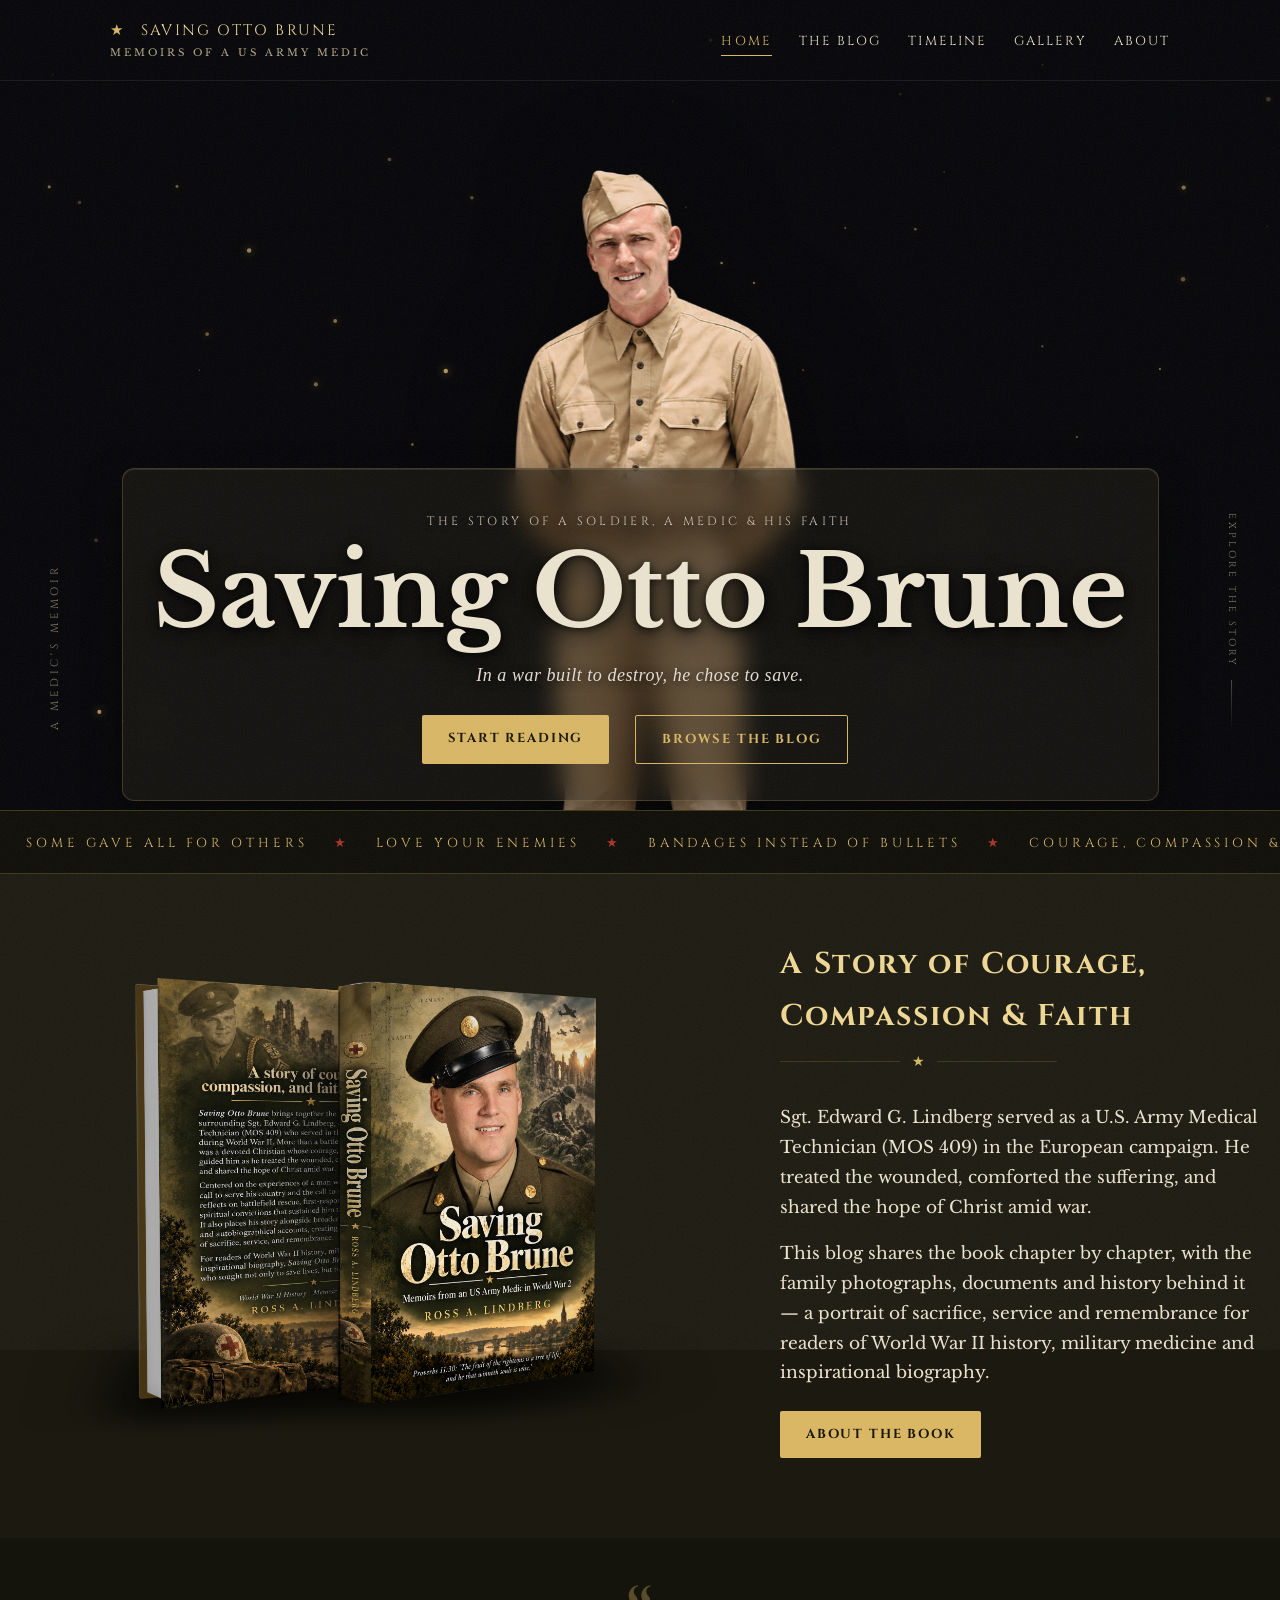
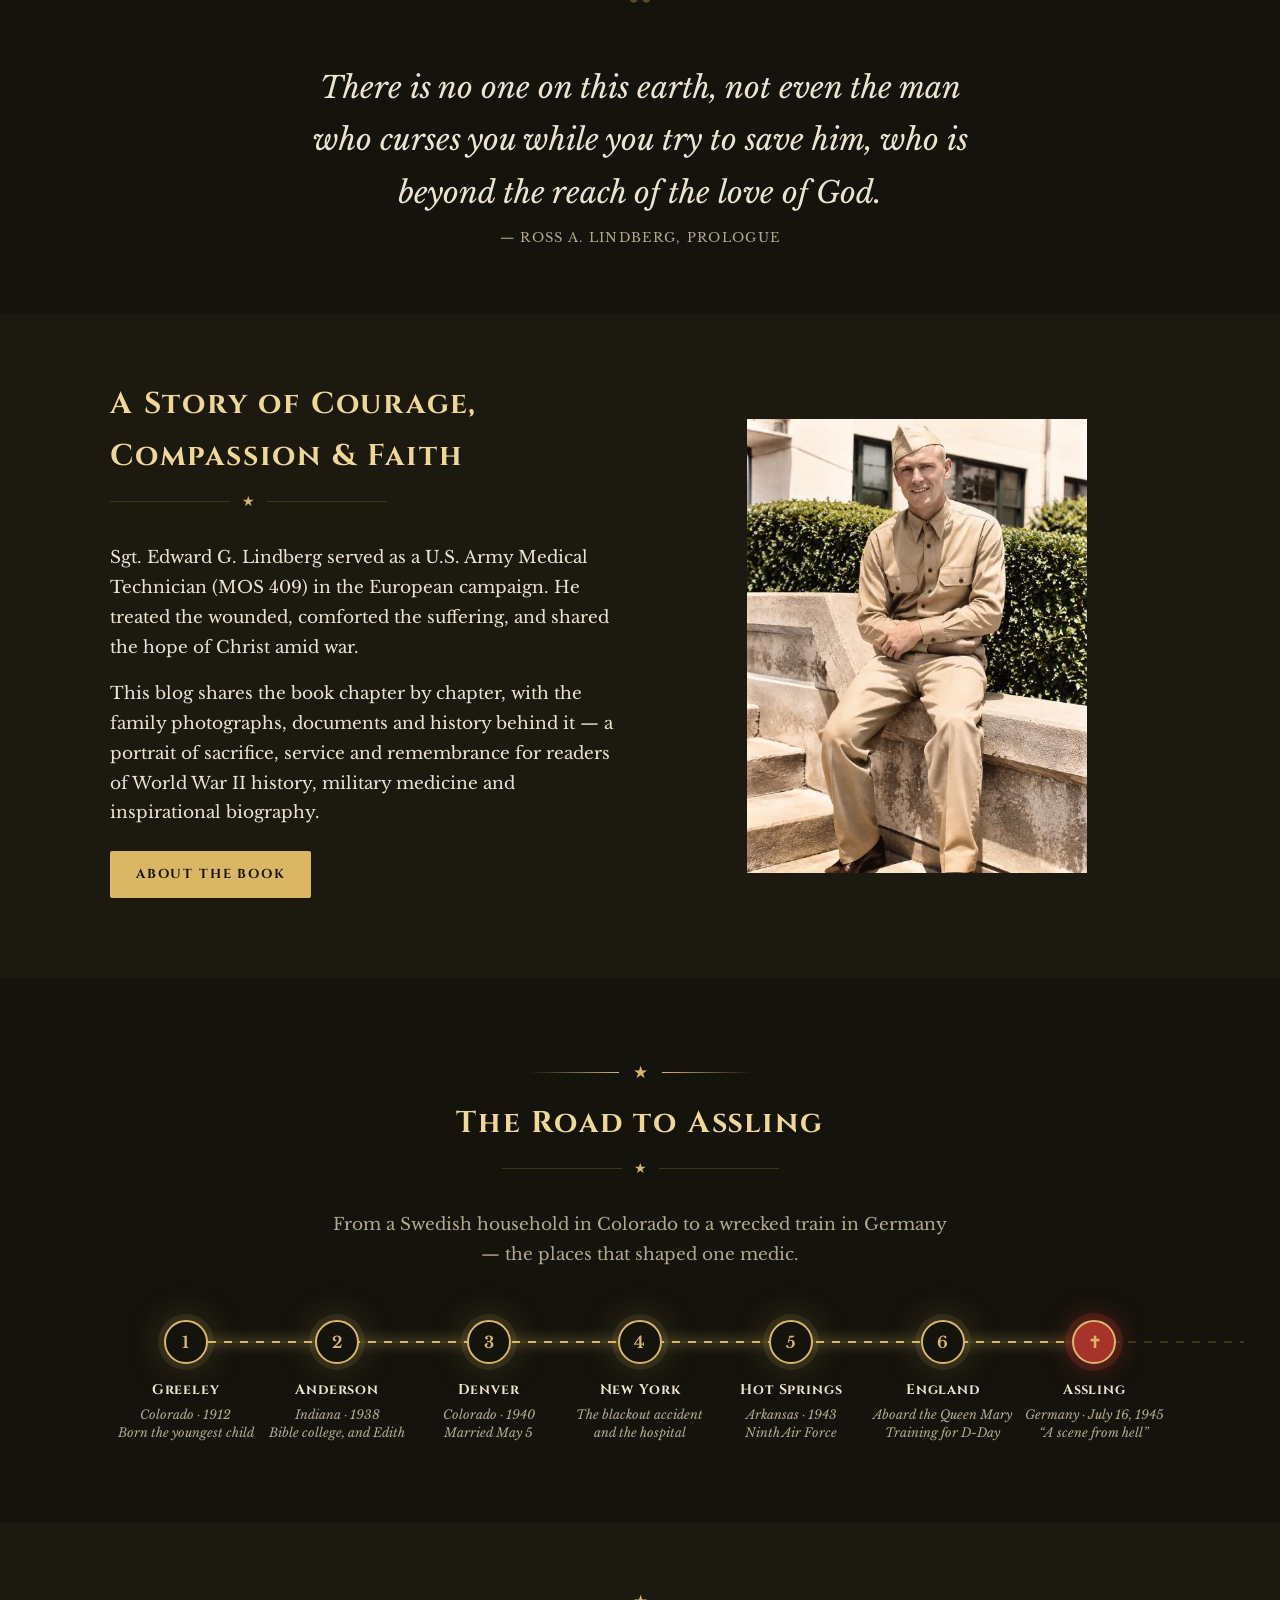
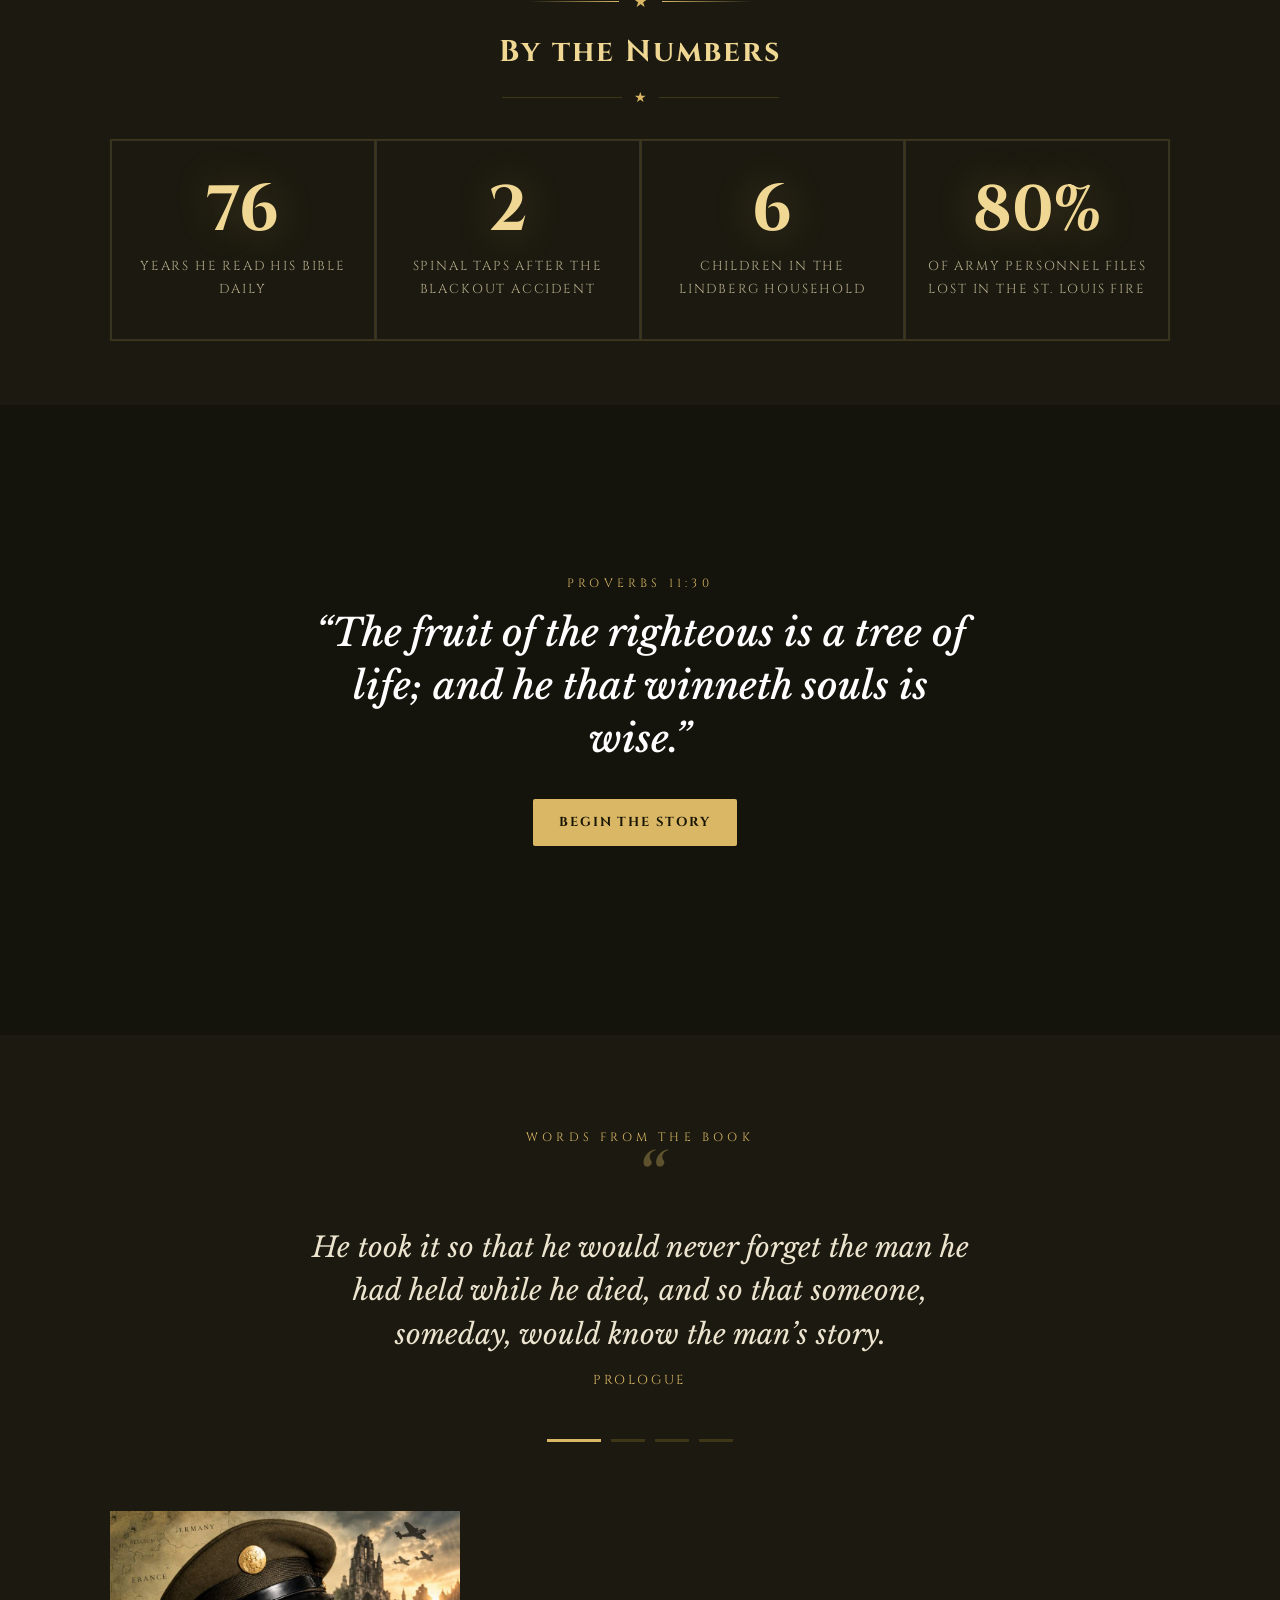
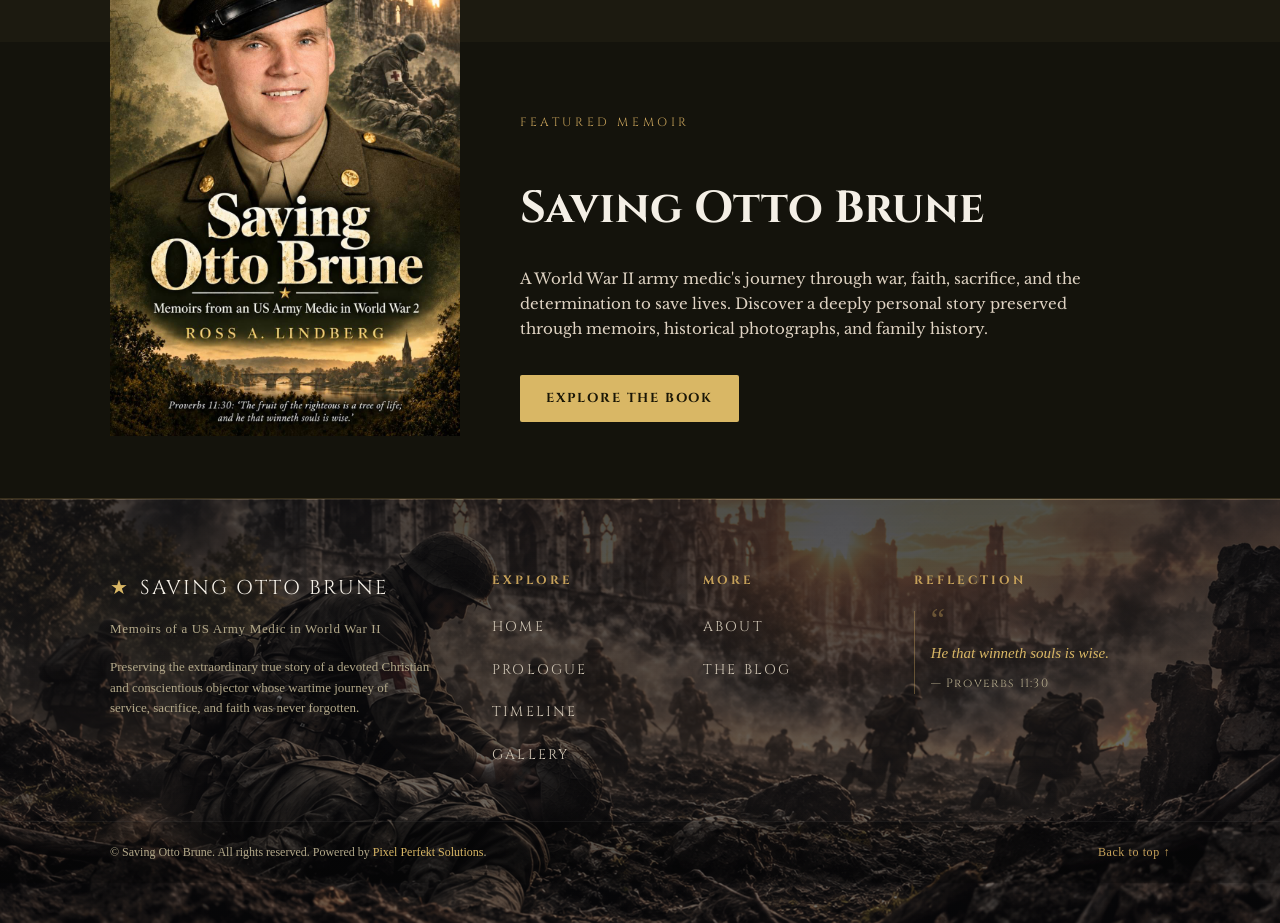
==== commit 9b0d77bc: "header is ersponsive" ====
--- a/index.html
+++ b/index.html
@@ -22,20 +22,33 @@
   </head>
   <body>
     <div id="pre">
-      <svg viewBox="0 0 100 100">
-        <path
-          d="M50 6l13 28 30 4-22 21 6 30-27-15-27 15 6-30L7 38l30-4z"
-        /></svg
-      ><b>SAVING OTTO BRUNE</b>
-    </div>
-    <div id="bar"></div>
-    <button id="top" aria-label="Back to top">&uarr;</button>
-    <header class="cinematic-header">
+  <svg viewBox="0 0 100 100">
+    <path d="M50 6l13 28 30 4-22 21 6 30-27-15-27 15 6-30L7 38l30-4z" />
+  </svg>
+  <b>SAVING OTTO BRUNE</b>
+</div>
+<div id="bar"></div>
+<button id="top" aria-label="Back to top">&uarr;</button>
+
+<!-- Backdrop Overlay for Mobile Drawer -->
+<div class="nav-overlay" id="nav-overlay"></div>
+
+<header class="cinematic-header">
   <div class="wrap">
     <a class="brand" href="index.html" style="text-decoration: none">
       Saving Otto Brune<small>Memoirs of a US Army Medic</small>
     </a>
-    <nav>
+    
+    <!-- Mobile Toggle Button (Hamburger) -->
+    <button class="nav-toggle" id="toggle-btn" aria-label="Toggle navigation">
+      <span></span>
+      <span></span>
+      <span></span>
+    </button>
+
+    <!-- Navigation Drawer -->
+    <nav id="nav-menu">
+      <button class="close-btn" id="close-btn" aria-label="Close navigation">&times;</button>
       <a href="index.html" class="on">Home</a>
       <a href="blog.html">The Blog</a>
       <a href="timeline.html">Timeline</a>
--- a/style.css
+++ b/style.css
@@ -222,7 +222,7 @@
 /* Mobile Screens ke liye Padding Adjustments */
 @media (max-width: 768px) {
   .hero-narrative-container {
-    padding: 24px 20px;
+    padding: 5px 10px;
     margin: 0 15px 1vh 15px;
   }
 }
@@ -671,19 +671,19 @@
 
 /* --- Transparent Header Overlaying the Banner --- */
 /* --- New Cinematic Header (Transparent & Sticky) --- */
+/* Purana Header CSS */
 header.cinematic-header {
   position: absolute;
   top: 0;
   left: 0;
   width: 100%;
-  background: transparent; /* Shuru mein bilkul transparent */
+  background: transparent;
   z-index: 10000;
   transition: background-color 0.3s ease, box-shadow 0.3s ease, padding 0.3s ease;
   border-bottom: 1px solid rgba(255, 255, 255, 0.08);
   padding: 18px 0;
 }
 
-/* Scroll hone par sticky state with background #1A1912 */
 header.cinematic-header.scrolled {
   position: fixed;
   background-color: #1A1912 !important;
@@ -692,14 +692,152 @@
   padding: 12px 0;
 }
 
-/* Header inner layout adjustments agar zaroorat ho */
 header.cinematic-header .wrap {
   display: flex;
   justify-content: space-between;
   align-items: center;
-}
-
-
+  position: relative;
+}
+
+/* --- Mobile Responsive Styles --- */
+
+/* Default desktop hide toggle & close buttons */
+.nav-toggle, .close-btn, .nav-overlay {
+  display: none;
+}
+
+/* Mobile Screens (768px ya usse kam) */
+@media (max-width: 768px) {
+  
+  /* Hamburger Button */
+  .nav-toggle {
+    display: flex;
+    flex-direction: column;
+    justify-content: space-between;
+    width: 28px;
+    height: 20px;
+    background: transparent;
+    border: none;
+    cursor: pointer;
+    padding: 0;
+    z-index: 10001;
+  }
+
+  .nav-toggle span {
+    width: 100%;
+    height: 2px;
+    background-color: #ffffff;
+    border-radius: 2px;
+    transition: all 0.3s ease;
+  }
+
+  /* Overlay Background jab drawer khula ho */
+  .nav-overlay {
+    position: fixed;
+    top: 0;
+    left: 0;
+    width: 100%;
+    height: 100vh;
+    /* background: rgba(0, 0, 0, 0.6); */
+    /* backdrop-filter: blur(4px); */
+    z-index: 10001;
+    opacity: 0;
+    visibility: hidden;
+    transition: all 0.3s ease;
+  }
+
+  .nav-overlay.active {
+    display: block;
+    opacity: 1;
+    visibility: visible;
+  }
+  @media (max-width: 768px) {
+
+  /* Mobile Drawer Box */
+  header.cinematic-header nav {
+    position: fixed;
+    top: 0;
+    right: -100%;
+    width: 260px;
+    height: 100vh;
+    background-color: #1A1912;
+    box-shadow: -5px 0 25px rgba(0, 0, 0, 0.8);
+    
+    display: flex;
+    flex-direction: column;
+    justify-content: flex-start; /* Items ko upar se start karne ke liye */
+    gap: 0;                      /* Items ke beech extra gap zero karne ke liye */
+    
+    padding: 70px 24px 30px;     /* Upar close button ki jagah chhor kar spacing */
+    transition: right 0.4s cubic-bezier(0.77, 0, 0.175, 1);
+    z-index: 10002;
+    border-left: 1px solid rgba(255, 255, 255, 0.08);
+  }
+
+  /* Drawer Links - Gap yahan se control hoga */
+  header.cinematic-header nav a {
+    color: #ffffff;
+    text-decoration: none;
+    font-size: 1rem;
+    padding: 10px 0; /* Padding kam kardi (8px - 10px perfect hoti hai) */
+    border-bottom: 1px solid rgba(255, 255, 255, 0.05);
+    transition: color 0.3s ease, padding-left 0.3s ease;
+  }
+
+}
+
+  /* Slide-out Mobile Drawer */
+  header.cinematic-header nav {
+    position: fixed;
+    top: 0;
+    right: -100%; /* Shuru mein screen se bahar */
+    width: 260px;
+    height: 100vh;
+    background-color: #1A1912;
+    box-shadow: -5px 0 25px rgba(0, 0, 0, 0.8);
+    display: flex;
+    flex-direction: column;
+    padding: 80px 30px 30px;
+    transition: right 0.4s cubic-bezier(0.77, 0, 0.175, 1);
+    z-index: 10002;
+    border-left: 1px solid rgba(255, 255, 255, 0.08);
+  }
+
+  /* When Menu is Open */
+  header.cinematic-header nav.open {
+    right: 0; /* Slide in inside screen */
+  }
+
+  /* Links inside mobile drawer */
+  header.cinematic-header nav a {
+    color: #ffffff;
+    text-decoration: none;
+    font-size: 1.1rem;
+    padding: 12px 0;
+    border-bottom: 1px solid rgba(255, 255, 255, 0.05);
+    transition: color 0.3s ease, padding-left 0.3s ease;
+  }
+
+  header.cinematic-header nav a:hover,
+  header.cinematic-header nav a.on {
+    color: #d4af37; /* Accent gold color */
+    padding-left: 8px;
+  }
+
+  /* Close Button (Cross Icon) */
+  .close-btn {
+    display: block;
+    position: absolute;
+    top: 20px;
+    right: 25px;
+    font-size: 2rem;
+    color: #ffffff;
+    background: none;
+    border: none;
+    cursor: pointer;
+    line-height: 1;
+  }
+}
 
 /* --- Cinematic Editorial Hero (Bottom Aligned) --- */
 .herobaner.cinematic-editorial-hero {
@@ -908,10 +1046,11 @@
     display: none;
   }
   .grandfather-img {
-    max-height: 60vh;
+    max-height: 80vh;
   }
   .cinematic-title {
-    font-size: 2.2rem !important;
+    font-size: 40px !important;
+    line-height: 45px;
   }
 }
 
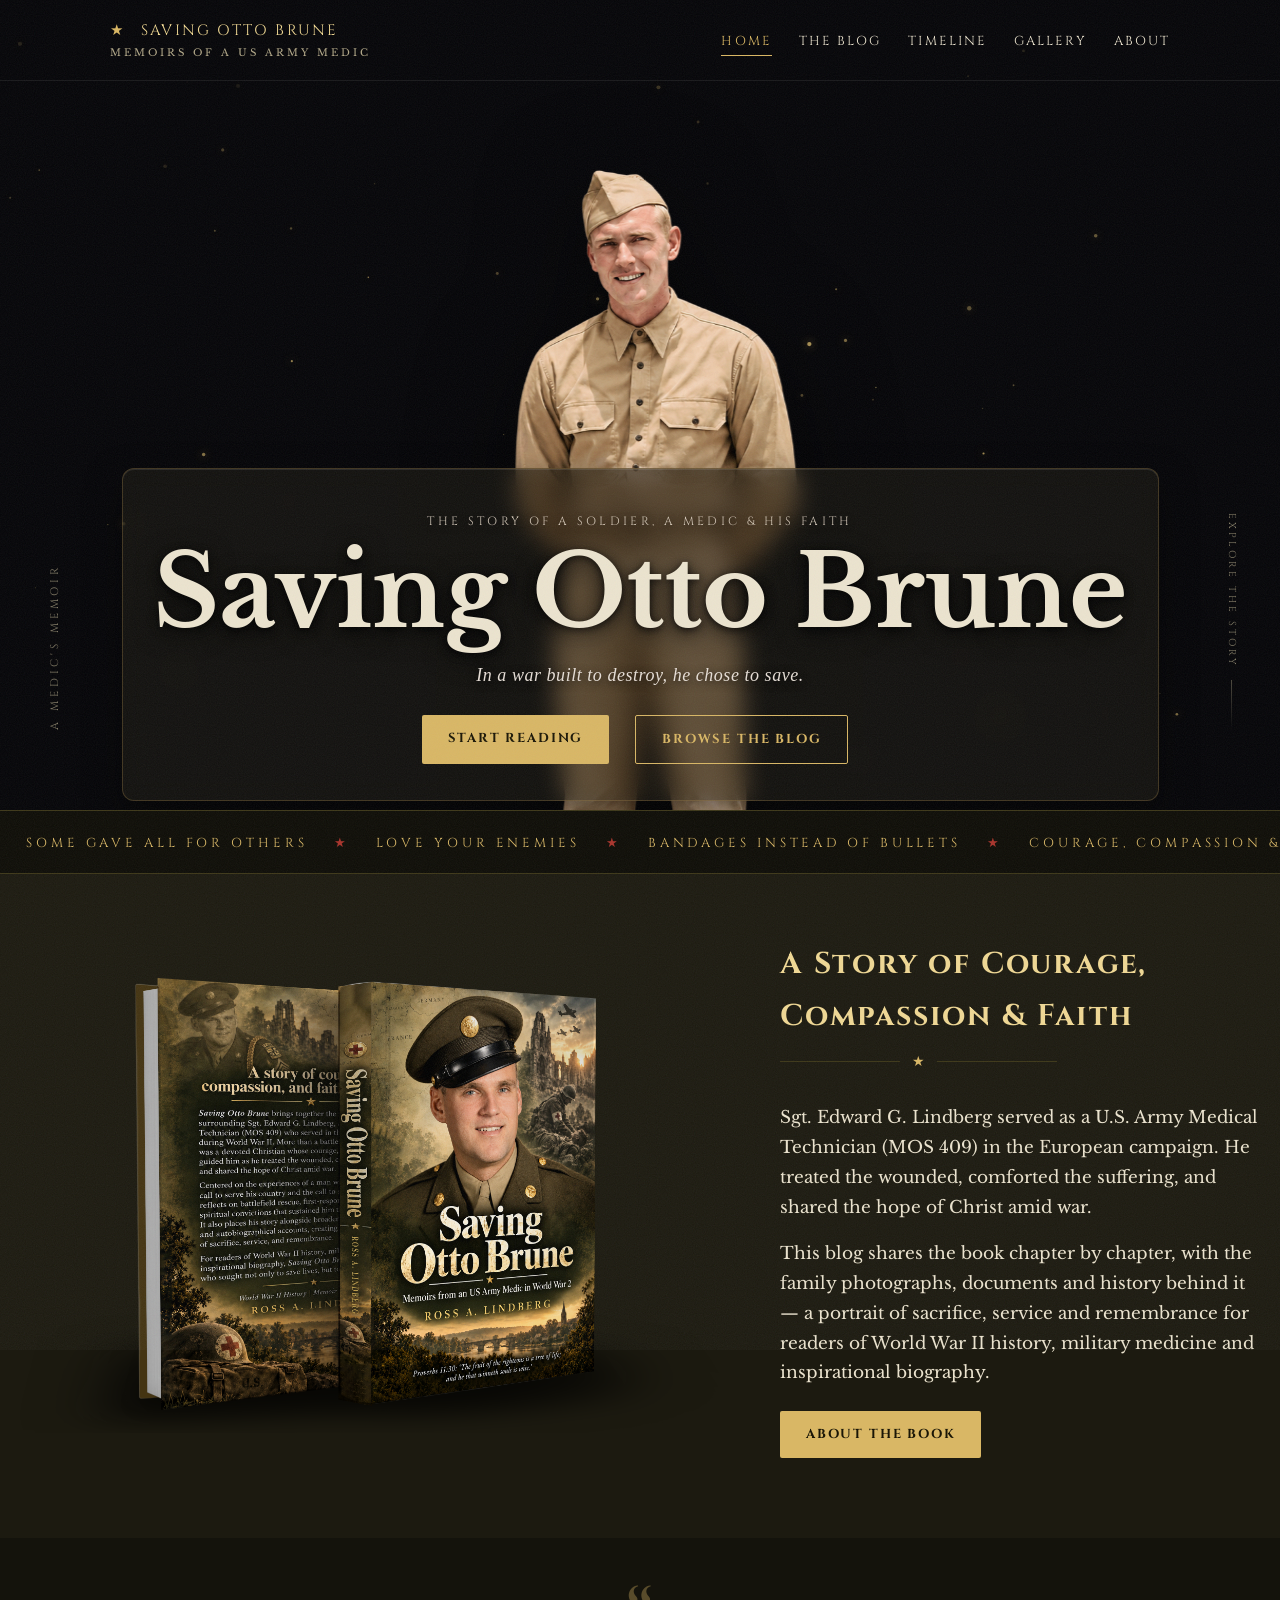
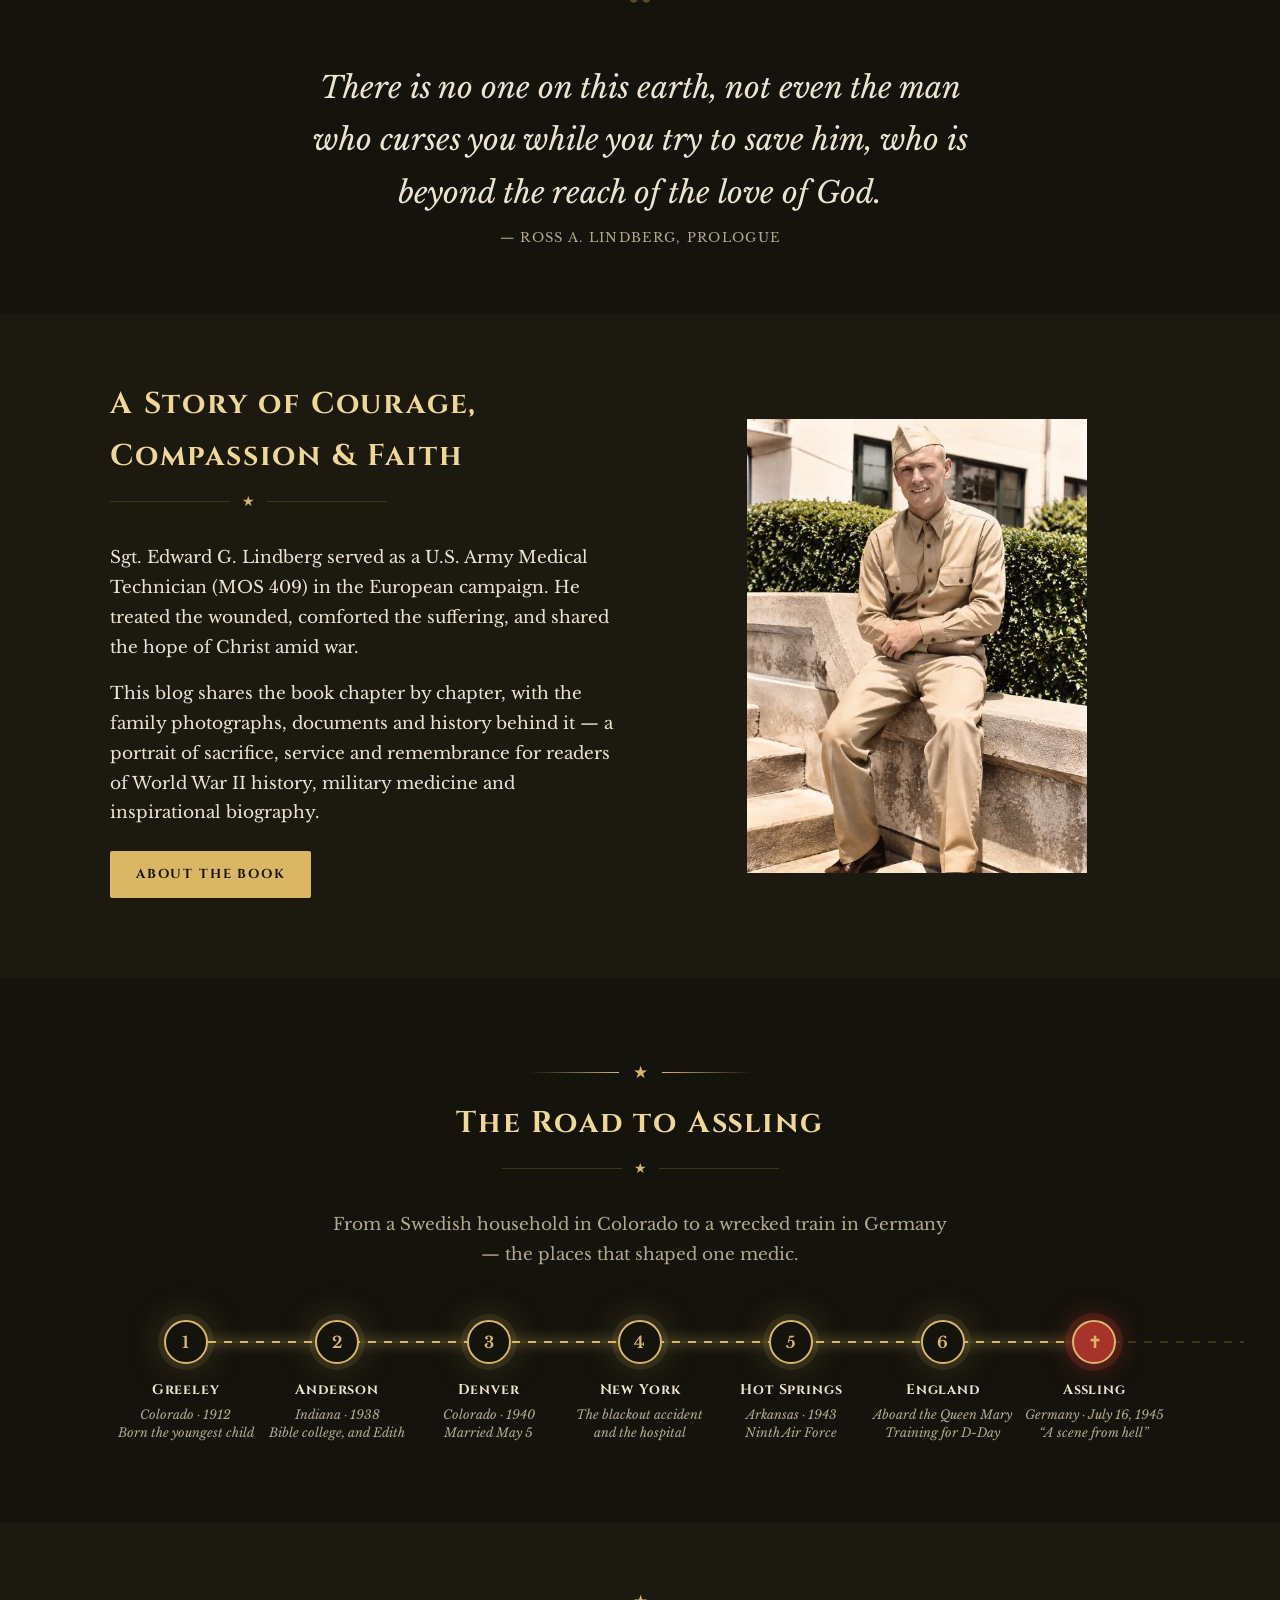
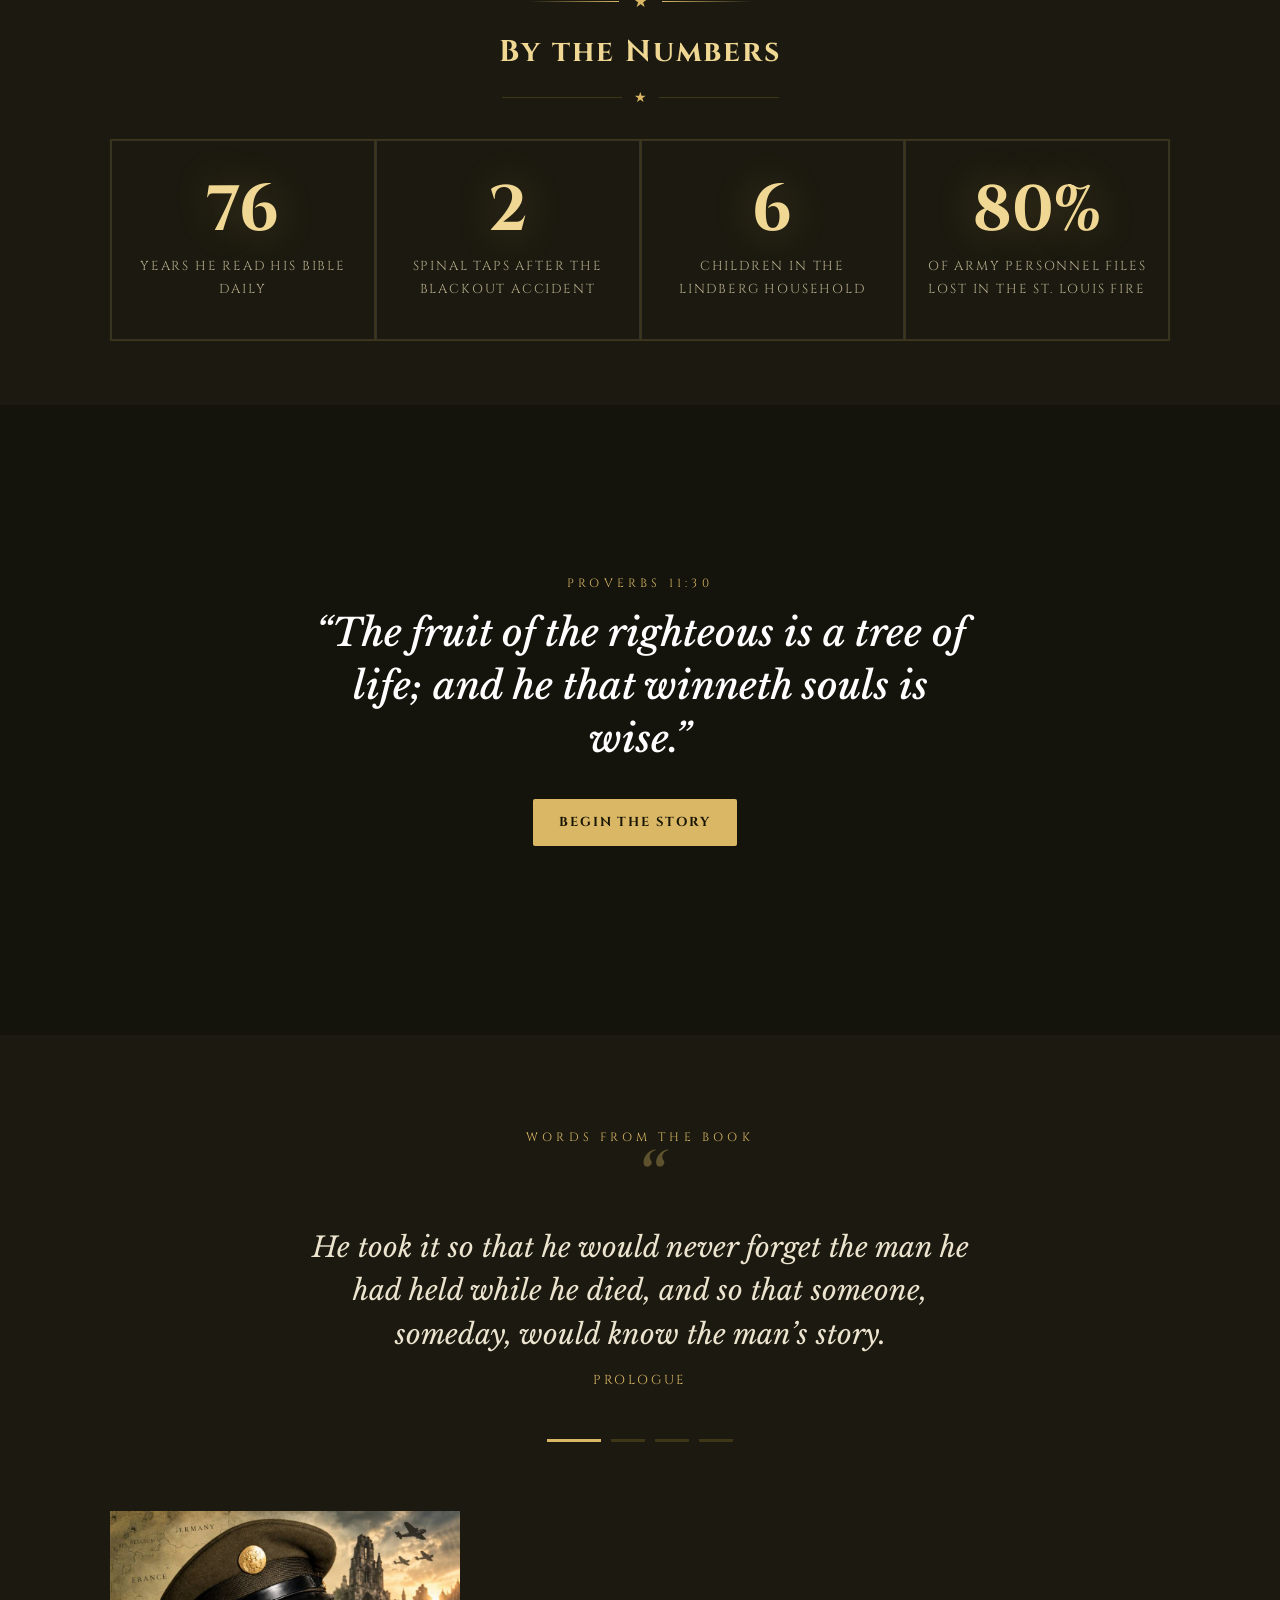
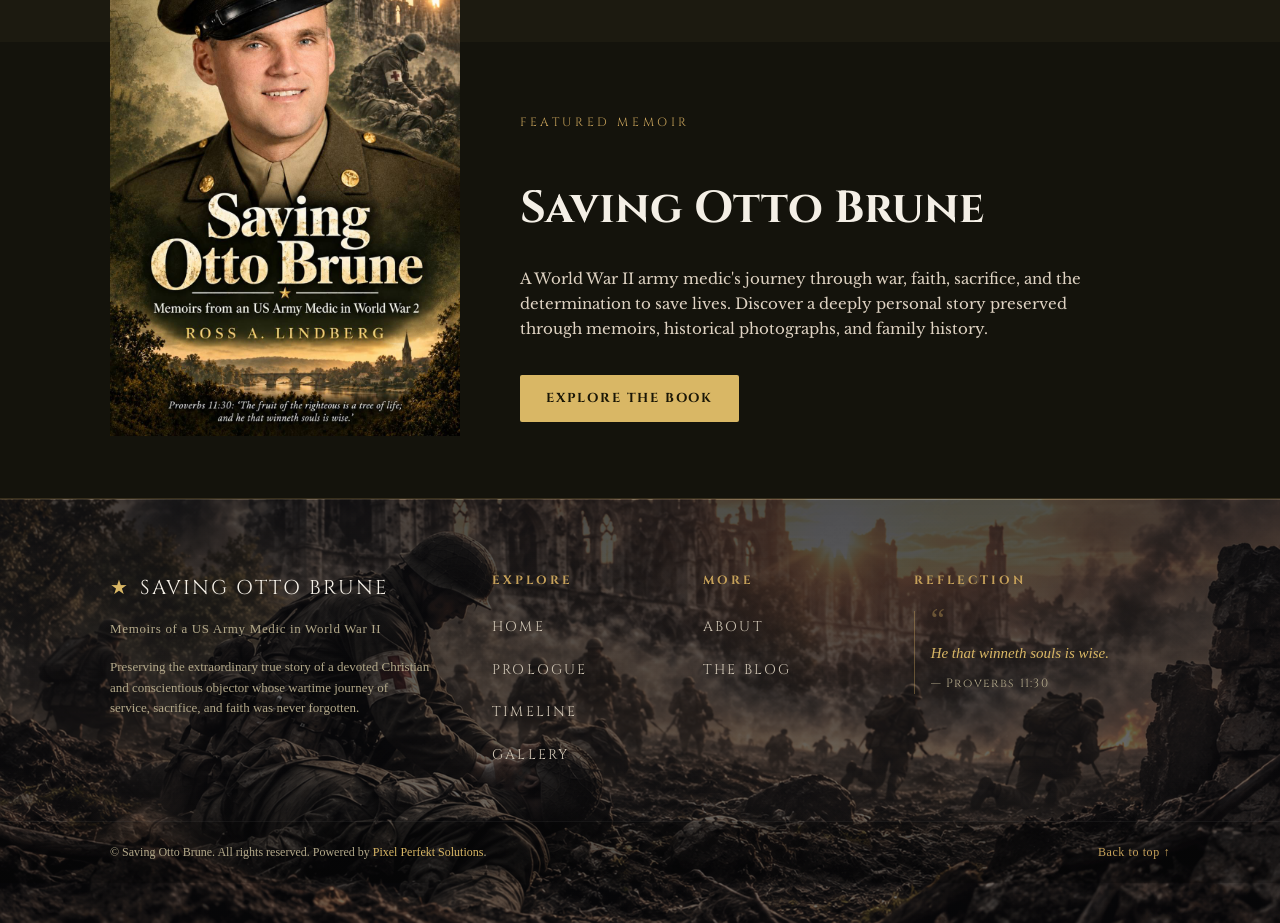
==== commit cd35eb23: "home page responsive" ====
--- a/index.html
+++ b/index.html
@@ -244,7 +244,7 @@
       <div class="wrap two">
         <div>
           <h2 class="title">A Story of Courage, Compassion &amp; Faith</h2>
-          <div class="rule" style="justify-content: flex-start">
+          <div class="rule">
             <span>&#9733;</span>
           </div>
           <p>
--- a/style.css
+++ b/style.css
@@ -20,6 +20,28 @@
 /* ==========================================================================
    Editorial Alternating Vertical Timeline
    ========================================================================== */
+@media(max-width:900px){
+  h2.title{
+    text-align: center !important;
+  }
+  .two p{
+    text-align:center !important;
+  }
+.rule{
+  justify-content: center !important;
+}
+
+.two .btn{
+  display: block !important;
+}
+
+}
+
+
+.rule{
+  display: flex;
+  justify-content: flex-start;
+}
 
 .timeline-section {
   position: relative;
@@ -323,6 +345,11 @@
   padding-bottom:200px;
   padding-top:80px;
 }
+@media(max-width:900px){
+  .pad-class{
+    padding:60px 0px !important;
+  }
+}
 /* --- Featured Memoir Banner Section --- */
 .featured-book-section {
   position: relative;
@@ -471,7 +498,7 @@
   }
   
   .book-showcase-img {
-    max-width: 260px !important; /* Mobile ke liye proper compact size */
+    max-width: 100% !important; /* Mobile ke liye proper compact size */
     margin: 0 auto;
   }
 
@@ -1076,7 +1103,14 @@
   max-width: 800px;
   margin: 0 auto;
 }
-
+@media(max-width:900px){
+  .quote-section{
+    padding: 50px 20px !important;
+  }
+  .quote-section .quote{
+    font-size: 18px !important;
+  }
+}
 /* Background Images Container */
 .quote-bg-images {
   position: absolute;
@@ -1251,9 +1285,29 @@
 }
 
 .stats {
-  display: flex;
+  /* display: flex;
   justify-content: space-between;
-  gap: 20px;
+  gap: 20px; */
+  display: grid;
+  grid-template-columns: repeat(4, 1fr);
+}
+@media(max-width:900px){
+.stats {
+  /* display: flex;
+  justify-content: space-between;
+  gap: 20px; */
+  display: grid !important;
+  grid-template-columns:repeat(2,1fr) !important;
+}
+}
+@media(max-width:767.98px){
+.stats {
+  /* display: flex;
+  justify-content: space-between;
+  gap: 20px; */
+  display: grid !important;
+  grid-template-columns:repeat(1,1fr) !important;
+}
 }
 
 .stat {
@@ -1315,6 +1369,7 @@
 
 section{padding:64px 0}
 h2.title{font-family:'Cinzel',serif;color:var(--gold2);font-size:30px;letter-spacing:.06em;margin:0 0 6px}
+
 .rule{display:flex;align-items:center;gap:12px;color:var(--gold);margin:6px 0 30px}
 .rule:before,.rule:after{content:"";height:1px;background:var(--line);flex:1;max-width:120px}
 .rule span{font-size:14px}
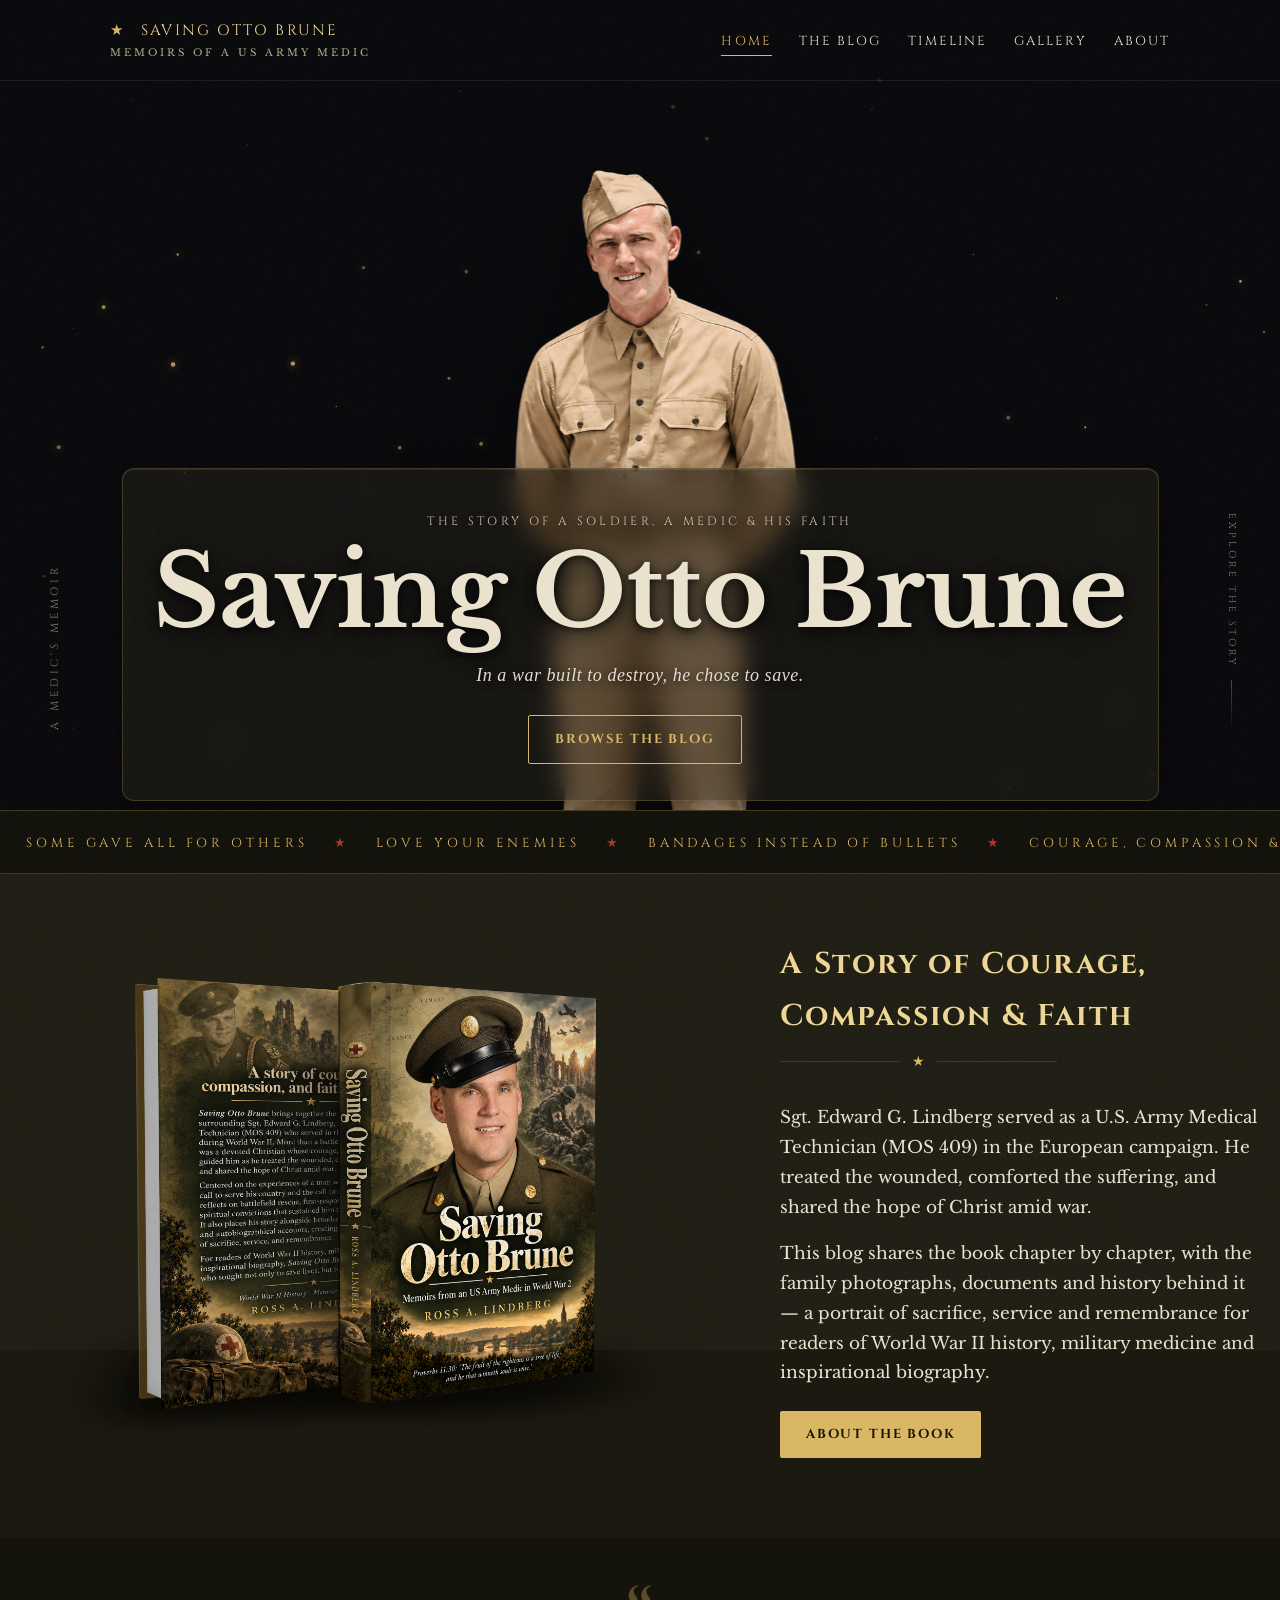
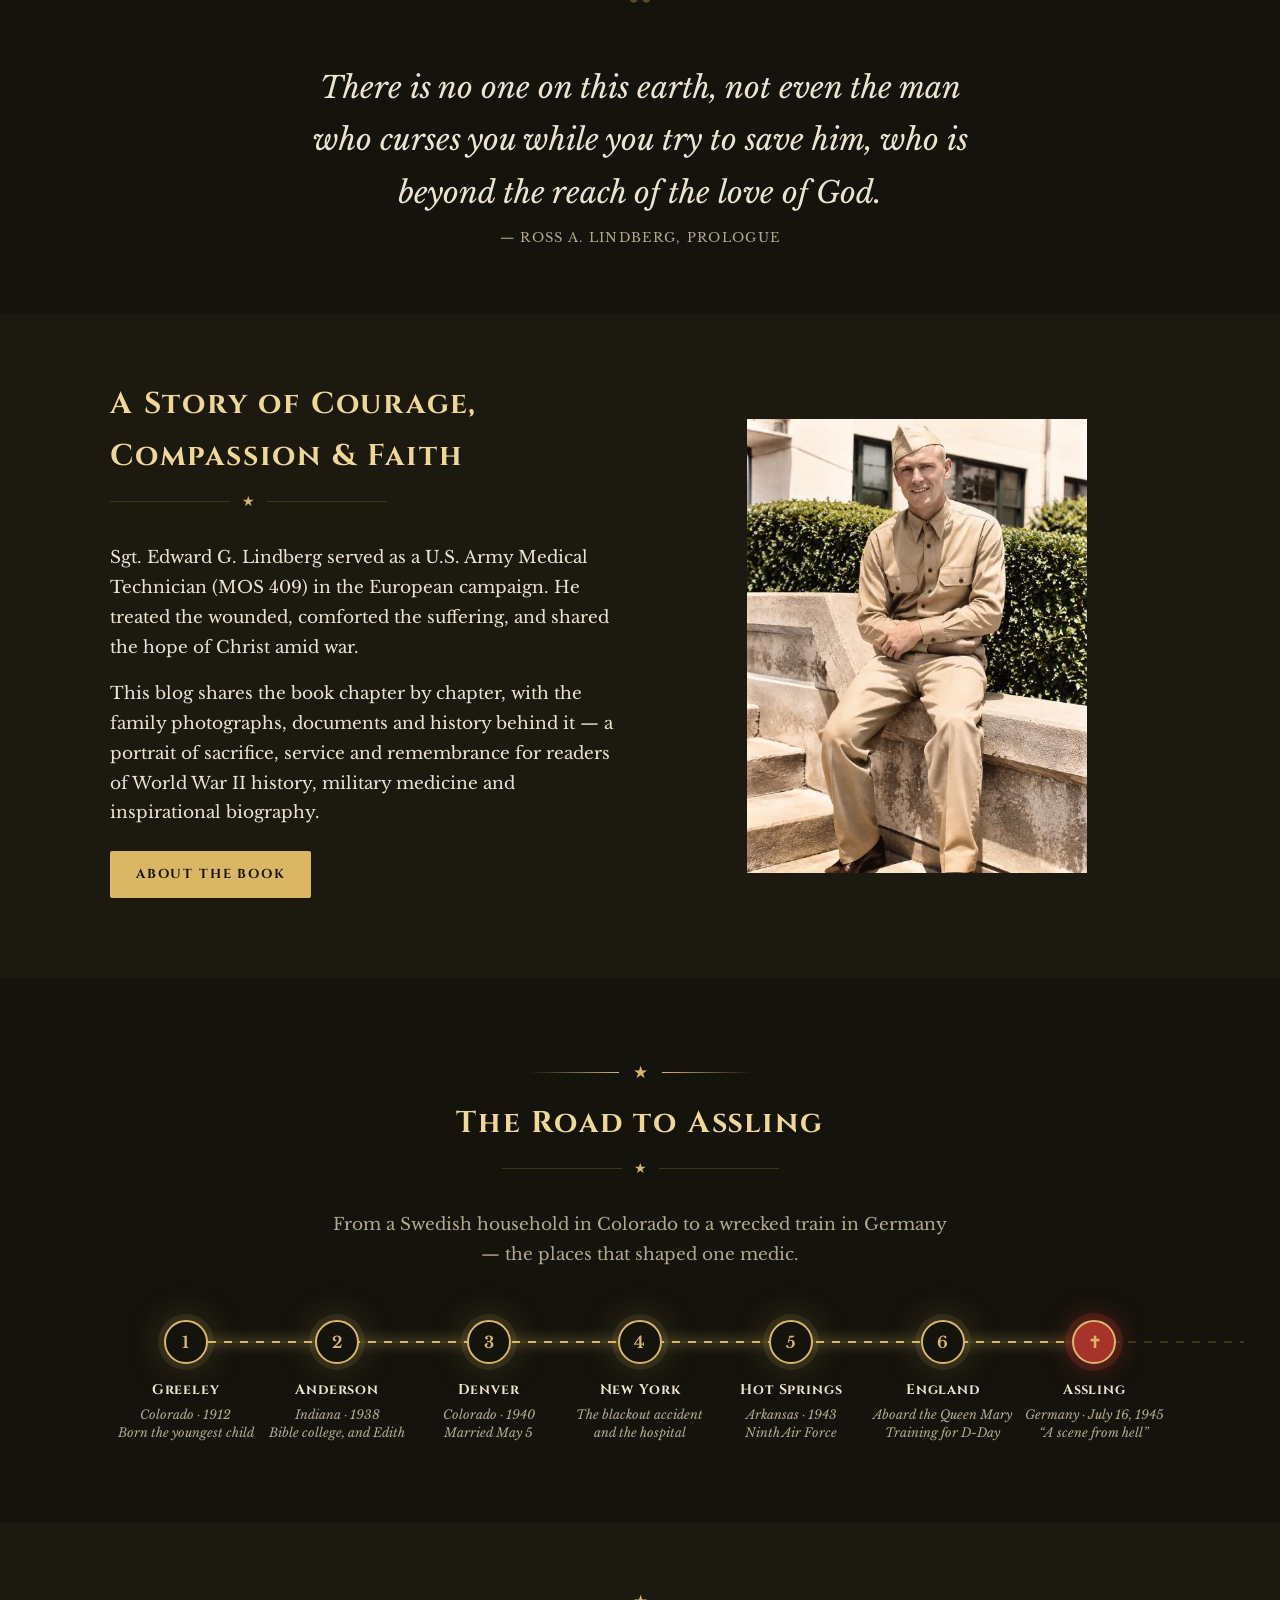
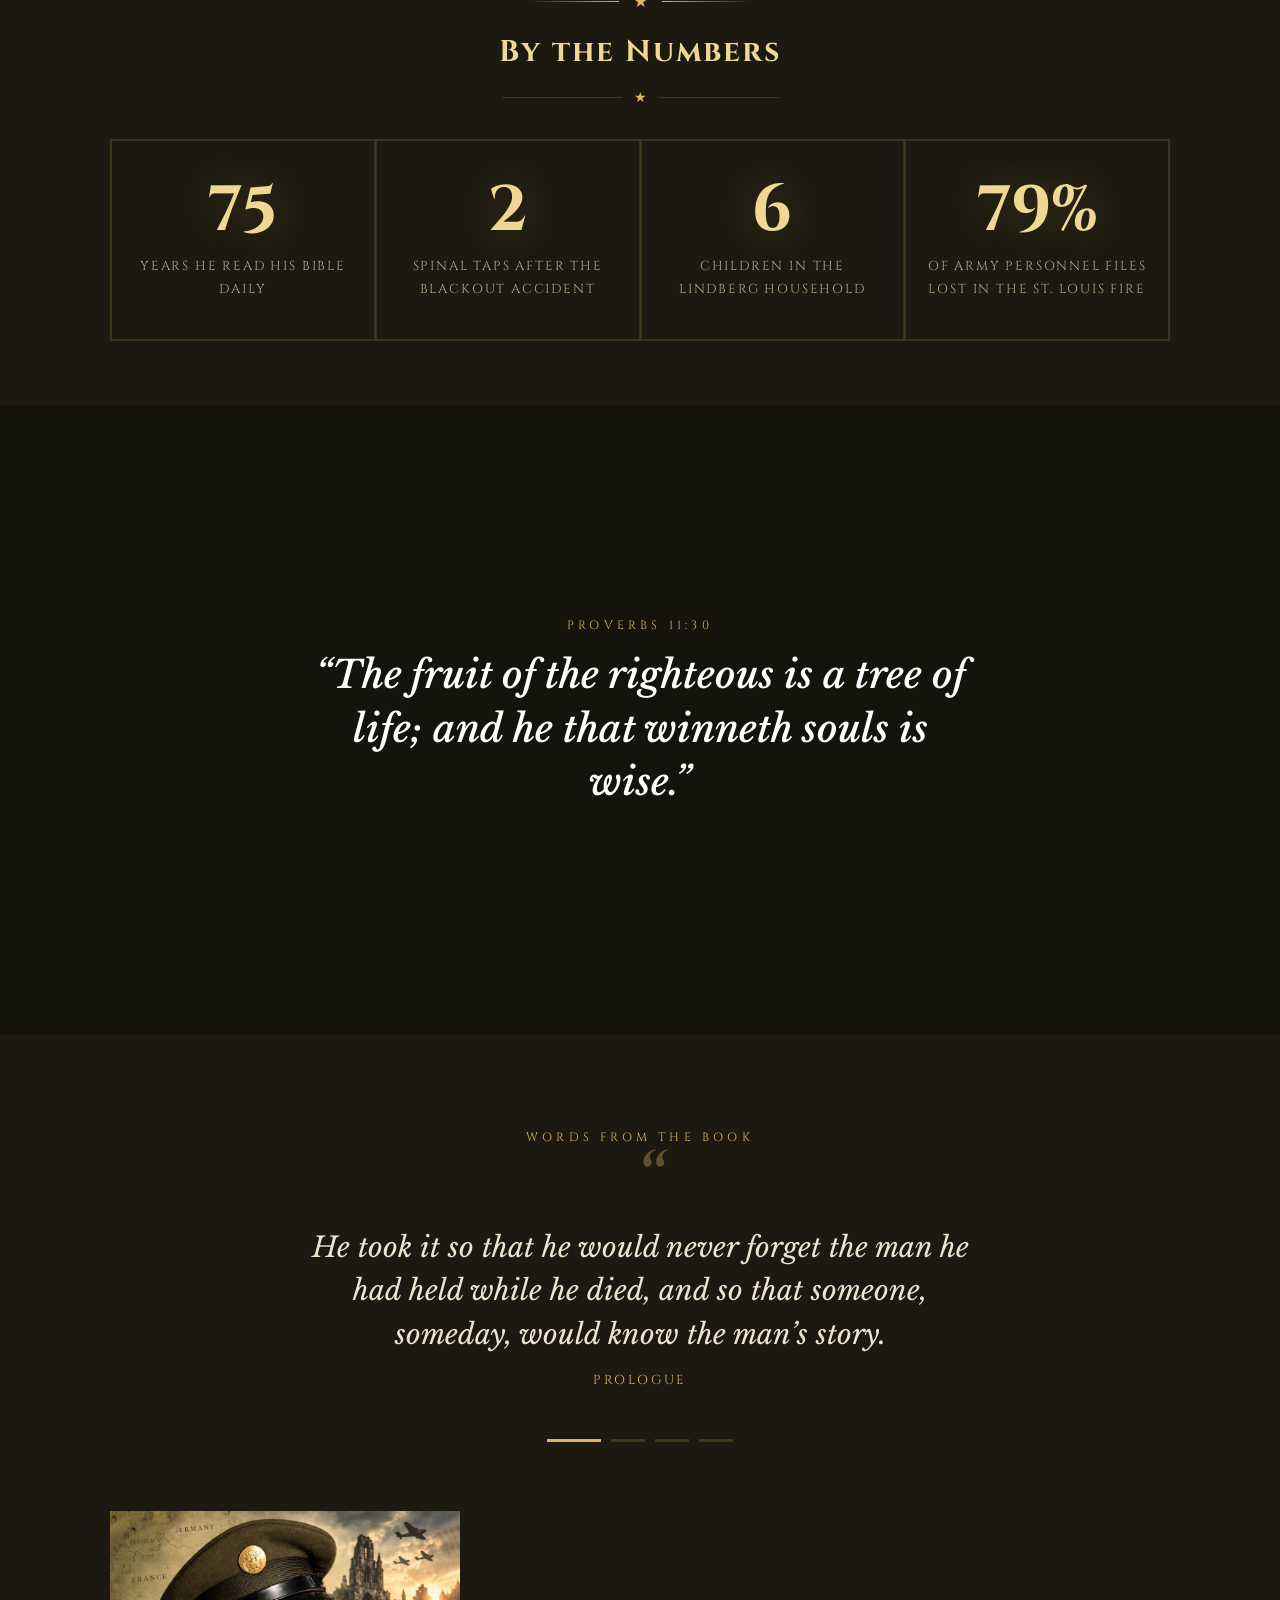
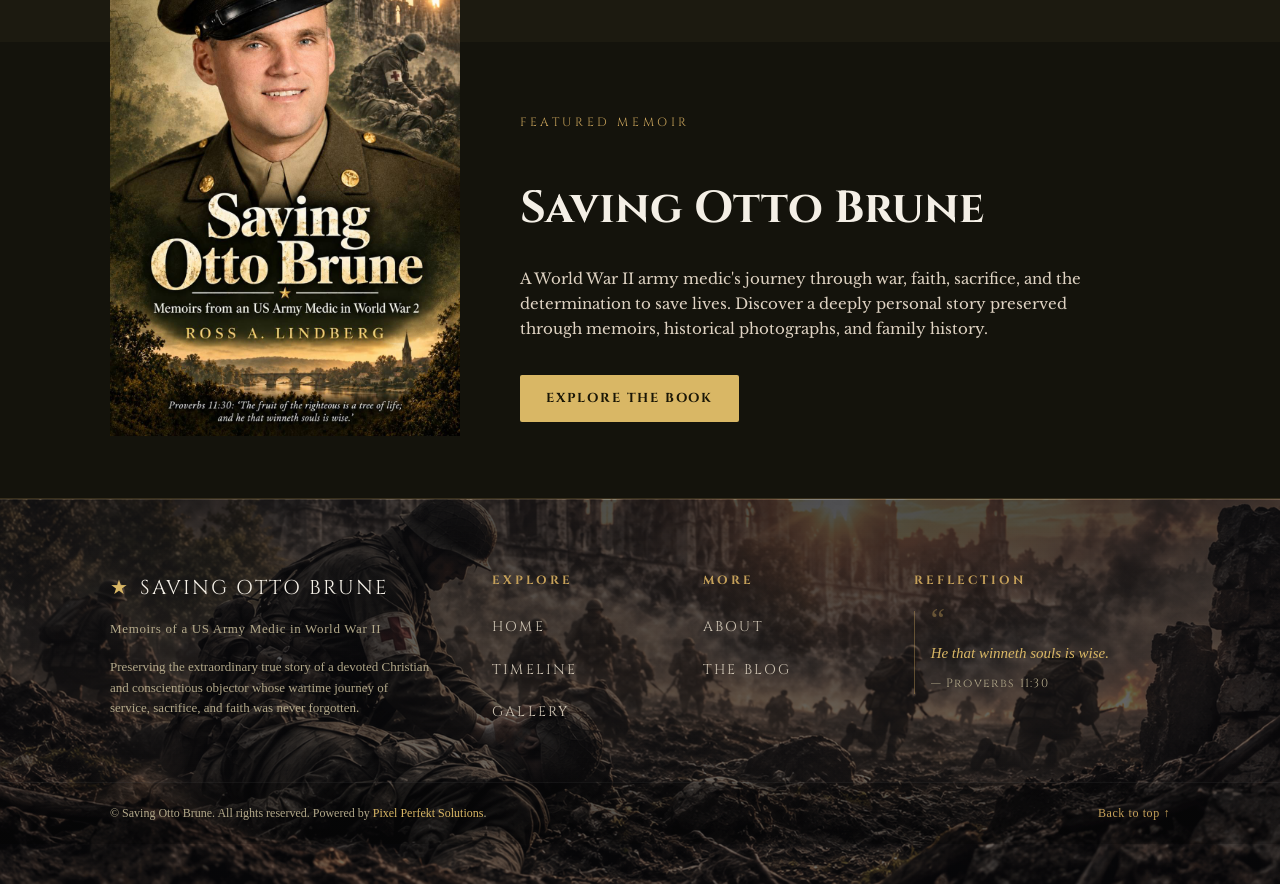
==== commit db2a8dc1: "responsive complete" ====
--- a/index.html
+++ b/index.html
@@ -20,7 +20,7 @@
       document.documentElement.classList.add("js");
     </script>
   </head>
-  <body>
+  <body class="home-page">
     <div id="pre">
   <svg viewBox="0 0 100 100">
     <path d="M50 6l13 28 30 4-22 21 6 30-27-15-27 15 6-30L7 38l30-4z" />
@@ -31,7 +31,7 @@
 <button id="top" aria-label="Back to top">&uarr;</button>
 
 <!-- Backdrop Overlay for Mobile Drawer -->
-<div class="nav-overlay" id="nav-overlay"></div>
+
 
 <header class="cinematic-header">
   <div class="wrap">
@@ -50,7 +50,7 @@
     <nav id="nav-menu">
       <button class="close-btn" id="close-btn" aria-label="Close navigation">&times;</button>
       <a href="index.html" class="on">Home</a>
-      <a href="blog.html">The Blog</a>
+      <a href="https://savingottobrunev2.sample-version.com/blogs/">The Blog</a>
       <a href="timeline.html">Timeline</a>
       <a href="gallery.html">Gallery</a>
       <a href="about.html">About</a>
@@ -148,8 +148,7 @@
         </p>
 
         <div class="hero-cta-group fx" style="--d: 1.8s;">
-          <a class="btn" href="prologue.html">Start Reading</a>
-          <a class="btn ghost" href="blog.html">Browse the Blog</a>
+          <a class="btn ghost" href="https://savingottobrunev2.sample-version.com/blogs/">Browse the Blog</a>
         </div>
       </div>
 
@@ -562,7 +561,6 @@
           winneth souls is wise.&rdquo;
         </p>
         <p style="margin-top: 28px">
-          <a class="btn" href="prologue.html">Begin the Story</a>
         </p>
       </div>
     </section>
@@ -644,10 +642,9 @@
     <!-- Column 2: Explore the Memoir -->
     <div class="footer-col nav-col">
       <h4 class="footer-heading">Explore</h4>
-      <nav aria-label="Explore Memoir">
+      <nav aria-label="Explore Memoir" class="fot-nav">
         <ul class="footer-links">
           <li><a href="index.html">Home</a></li>
-          <li><a href="prologue.html">Prologue</a></li>
           <li><a href="timeline.html">Timeline</a></li>
           <li><a href="gallery.html">Gallery</a></li>
         </ul>
@@ -657,10 +654,10 @@
     <!-- Column 3: More / Discover -->
     <div class="footer-col nav-col">
       <h4 class="footer-heading">More</h4>
-      <nav aria-label="Additional Links">
+      <nav aria-label="Additional Links" class="fot-nav">
         <ul class="footer-links">
           <li><a href="about.html">About</a></li>
-          <li><a href="blog.html">The Blog</a></li>
+          <li><a href="https://savingottobrunev2.sample-version.com/blogs/">The Blog</a></li>
         </ul>
       </nav>
     </div>
--- a/style.css
+++ b/style.css
@@ -331,11 +331,11 @@
   }
 
   .t-img-frame {
-    height: 180px;
+    height: 350px;
   }
 
   .t-img {
-    height: 180px;
+    height: 350px;
   }
 }
 
@@ -516,7 +516,7 @@
   border-top: 1px solid rgba(210, 180, 140, 0.15);
   padding-top: 70px;
   margin-top: 0px;
-  text-align: left !important; /* Forces left alignment globally inside footer */
+  text-align: left; /* Desktop par left rahega */
 }
 
 /* Multi-Column Grid Layout */
@@ -539,7 +539,6 @@
   color: #f4efe6;
   display: block;
   margin-bottom: 6px;
-  text-align: left;
 }
 
 .footer-subtitle {
@@ -547,7 +546,6 @@
   color: var(--muted);
   letter-spacing: 0.05em;
   margin-bottom: 16px;
-  text-align: left;
 }
 
 .footer-divider {
@@ -555,7 +553,6 @@
   font-size: 14px;
   margin-bottom: 16px;
   opacity: 0.8;
-  text-align: left;
 }
 
 .footer-desc {
@@ -563,7 +560,6 @@
   line-height: 1.6;
   color: var(--muted);
   max-width: 320px;
-  text-align: left;
 }
 
 /* Column Headings */
@@ -573,8 +569,7 @@
   letter-spacing: 0.25em;
   color: #c5a059;
   text-transform: uppercase;
-  margin:0px 0px 20px 0px;
-  text-align: left;
+  margin: 0px 0px 20px 0px;
 }
 
 /* Navigation Links List */
@@ -585,11 +580,6 @@
   display: flex;
   flex-direction: column;
   gap: 10px;
-  text-align: left;
-}
-
-.footer-links li {
-  text-align: left;
 }
 
 .footer-links a {
@@ -603,7 +593,7 @@
 
 .footer-links a:hover {
   color: #f4efe6;
-  transform: translateX(5px); /* Smooth subtle right motion */
+  transform: translateX(5px);
 }
 
 /* Quote Box Styling */
@@ -611,7 +601,6 @@
   position: relative;
   padding-left: 16px;
   border-left: 1px solid rgba(197, 160, 89, 0.4);
-  text-align: left;
 }
 
 .quote-mark {
@@ -621,7 +610,6 @@
   line-height: 0.5;
   display: block;
   margin-bottom: 8px;
-  text-align: left;
 }
 
 .verse-text {
@@ -629,7 +617,6 @@
   line-height: 1.5;
   color: #e6ded6;
   margin-bottom: 8px;
-  text-align: left;
 }
 
 .verse-ref {
@@ -638,7 +625,6 @@
   color: var(--muted);
   font-family: Cinzel, serif;
   display: block;
-  text-align: left;
 }
 
 /* Bottom Copyright Bar */
@@ -654,11 +640,9 @@
   align-items: center;
   font-size: 12px;
   color: var(--muted);
-  text-align: left;
 }
 
 .copyright-text {
-  text-align: left;
   margin: 0;
 }
 
@@ -674,23 +658,73 @@
   text-decoration: underline;
 }
 
-/* Responsive Adjustments */
+
+/* --- RESPONSIVE / MOBILE & TABLET CENTER ALIGNMENT --- */
+
+/* --- RESPONSIVE / MOBILE & TABLET CENTER ALIGNMENT --- */
+
 @media (max-width: 900px) {
+  .fot-nav{
+    display: flex;
+    justify-content: center !important;
+  }
+  footer.cinematic-footer {
+    text-align: center !important;
+  }
+
   .footer-grid {
-    grid-template-columns: 1fr 1fr;
-    gap: 30px;
+    grid-template-columns: 1fr;
+    gap: 40px;
+    text-align: center !important;
+  }
+
+  .footer-col {
+    text-align: center !important;
+    display: flex;
+    flex-direction: column;
+    align-items: center; /* 👈 Isse columns ke andar ka content center align ho jayega */
+  }
+
+  .footer-desc {
+    margin: 0 auto;
+    text-align: center !important;
+  }
+
+  /* Navigation Links list ko center mein lane ke liye */
+  .footer-links {
+    align-items: center !important;
+    text-align: center !important;
+  }
+
+  .footer-links a {
+    text-align: center !important;
+  }
+
+  /* Tablet/Mobile par hover animation ko neutral rakhne ke liye taaki left-right shift na ho */
+  .footer-links a:hover {
+    transform: none; 
+  }
+
+  /* Quote box ki border line */
+  .footer-quote-box {
+    border-left: none; 
+    border-top: 1px solid rgba(197, 160, 89, 0.4);
+    padding-left: 0;
+    padding-top: 16px;
+    text-align: center !important;
   }
 }
 
 @media (max-width: 600px) {
   .footer-grid {
-    grid-template-columns: 1fr;
     gap: 35px;
   }
+
   .bottom-bar-content {
     flex-direction: column;
-    align-items: flex-start; /* Mobile par bhi bottom bar items left align honge */
+    align-items: center;
     gap: 12px;
+    text-align: center;
   }
 }
 
@@ -699,19 +733,32 @@
 /* --- Transparent Header Overlaying the Banner --- */
 /* --- New Cinematic Header (Transparent & Sticky) --- */
 /* Purana Header CSS */
+/* --- Default Header Style (Baaki sabhi pages ke liye - Solid/Sticky background) --- */
 header.cinematic-header {
-  position: absolute;
+  position: relative; /* Baaki pages par normal flow mein rahega */
+  width: 100%;
+  background-color: #1A1912 !important; /* Hamesha solid background */
+  box-shadow: 0 4px 25px rgba(0, 0, 0, 0.7);
+  z-index: 1000;
+  padding: 12px 0;
+  border-bottom: none;
+  transition: background-color 0.3s ease, box-shadow 0.3s ease, padding 0.3s ease;
+}
+
+/* --- Sirf Homepage (.home-page) ke liye Transparent & Banner ke upar --- */
+body.home-page header.cinematic-header {
+  position: absolute; /* Banner ke upar float karega */
   top: 0;
   left: 0;
-  width: 100%;
-  background: transparent;
-  z-index: 10000;
-  transition: background-color 0.3s ease, box-shadow 0.3s ease, padding 0.3s ease;
+  background: transparent !important; /* Shuru mein bilkul transparent */
+  box-shadow: none;
   border-bottom: 1px solid rgba(255, 255, 255, 0.08);
   padding: 18px 0;
-}
-
-header.cinematic-header.scrolled {
+  z-index: 10000;
+}
+
+/* Jab homepage par user scroll karega, tab JS wali class (.scrolled) isko solid kar degi */
+body.home-page header.cinematic-header.scrolled {
   position: fixed;
   background-color: #1A1912 !important;
   box-shadow: 0 4px 25px rgba(0, 0, 0, 0.7);
@@ -719,6 +766,7 @@
   padding: 12px 0;
 }
 
+/* Header inner layout */
 header.cinematic-header .wrap {
   display: flex;
   justify-content: space-between;
@@ -734,8 +782,9 @@
 }
 
 /* Mobile Screens (768px ya usse kam) */
+/* --- Mobile Responsive Styles (768px ya usse kam) --- */
 @media (max-width: 768px) {
-  
+
   /* Hamburger Button */
   .nav-toggle {
     display: flex;
@@ -758,62 +807,8 @@
     transition: all 0.3s ease;
   }
 
-  /* Overlay Background jab drawer khula ho */
-  .nav-overlay {
-    position: fixed;
-    top: 0;
-    left: 0;
-    width: 100%;
-    height: 100vh;
-    /* background: rgba(0, 0, 0, 0.6); */
-    /* backdrop-filter: blur(4px); */
-    z-index: 10001;
-    opacity: 0;
-    visibility: hidden;
-    transition: all 0.3s ease;
-  }
-
-  .nav-overlay.active {
-    display: block;
-    opacity: 1;
-    visibility: visible;
-  }
-  @media (max-width: 768px) {
-
-  /* Mobile Drawer Box */
-  header.cinematic-header nav {
-    position: fixed;
-    top: 0;
-    right: -100%;
-    width: 260px;
-    height: 100vh;
-    background-color: #1A1912;
-    box-shadow: -5px 0 25px rgba(0, 0, 0, 0.8);
-    
-    display: flex;
-    flex-direction: column;
-    justify-content: flex-start; /* Items ko upar se start karne ke liye */
-    gap: 0;                      /* Items ke beech extra gap zero karne ke liye */
-    
-    padding: 70px 24px 30px;     /* Upar close button ki jagah chhor kar spacing */
-    transition: right 0.4s cubic-bezier(0.77, 0, 0.175, 1);
-    z-index: 10002;
-    border-left: 1px solid rgba(255, 255, 255, 0.08);
-  }
-
-  /* Drawer Links - Gap yahan se control hoga */
-  header.cinematic-header nav a {
-    color: #ffffff;
-    text-decoration: none;
-    font-size: 1rem;
-    padding: 10px 0; /* Padding kam kardi (8px - 10px perfect hoti hai) */
-    border-bottom: 1px solid rgba(255, 255, 255, 0.05);
-    transition: color 0.3s ease, padding-left 0.3s ease;
-  }
-
-}
-
-  /* Slide-out Mobile Drawer */
+  /* Overlay Background (Agar blur ya dark shade rakhna ho) */
+  /* Slide-out Mobile Drawer Box */
   header.cinematic-header nav {
     position: fixed;
     top: 0;
@@ -822,25 +817,29 @@
     height: 100vh;
     background-color: #1A1912;
     box-shadow: -5px 0 25px rgba(0, 0, 0, 0.8);
+    
     display: flex;
     flex-direction: column;
-    padding: 80px 30px 30px;
+    justify-content: flex-start; /* Items upar se start honge */
+    gap: 0;
+    
+    padding: 70px 24px 30px; /* Upar close button ke liye space */
     transition: right 0.4s cubic-bezier(0.77, 0, 0.175, 1);
     z-index: 10002;
     border-left: 1px solid rgba(255, 255, 255, 0.08);
   }
 
-  /* When Menu is Open */
+  /* Jab Menu Open ho (JS class add karegi) */
   header.cinematic-header nav.open {
-    right: 0; /* Slide in inside screen */
+    right: 0; /* Screen ke andar slide ho jayega */
   }
 
   /* Links inside mobile drawer */
   header.cinematic-header nav a {
     color: #ffffff;
     text-decoration: none;
-    font-size: 1.1rem;
-    padding: 12px 0;
+    font-size: 1rem;
+    padding: 10px 0; /* Links ke beech ka gap control karne ke liye */
     border-bottom: 1px solid rgba(255, 255, 255, 0.05);
     transition: color 0.3s ease, padding-left 0.3s ease;
   }
@@ -848,7 +847,7 @@
   header.cinematic-header nav a:hover,
   header.cinematic-header nav a.on {
     color: #d4af37; /* Accent gold color */
-    padding-left: 8px;
+    padding-left: 6px;
   }
 
   /* Close Button (Cross Icon) */
@@ -865,7 +864,6 @@
     line-height: 1;
   }
 }
-
 /* --- Cinematic Editorial Hero (Bottom Aligned) --- */
 .herobaner.cinematic-editorial-hero {
   position: relative;
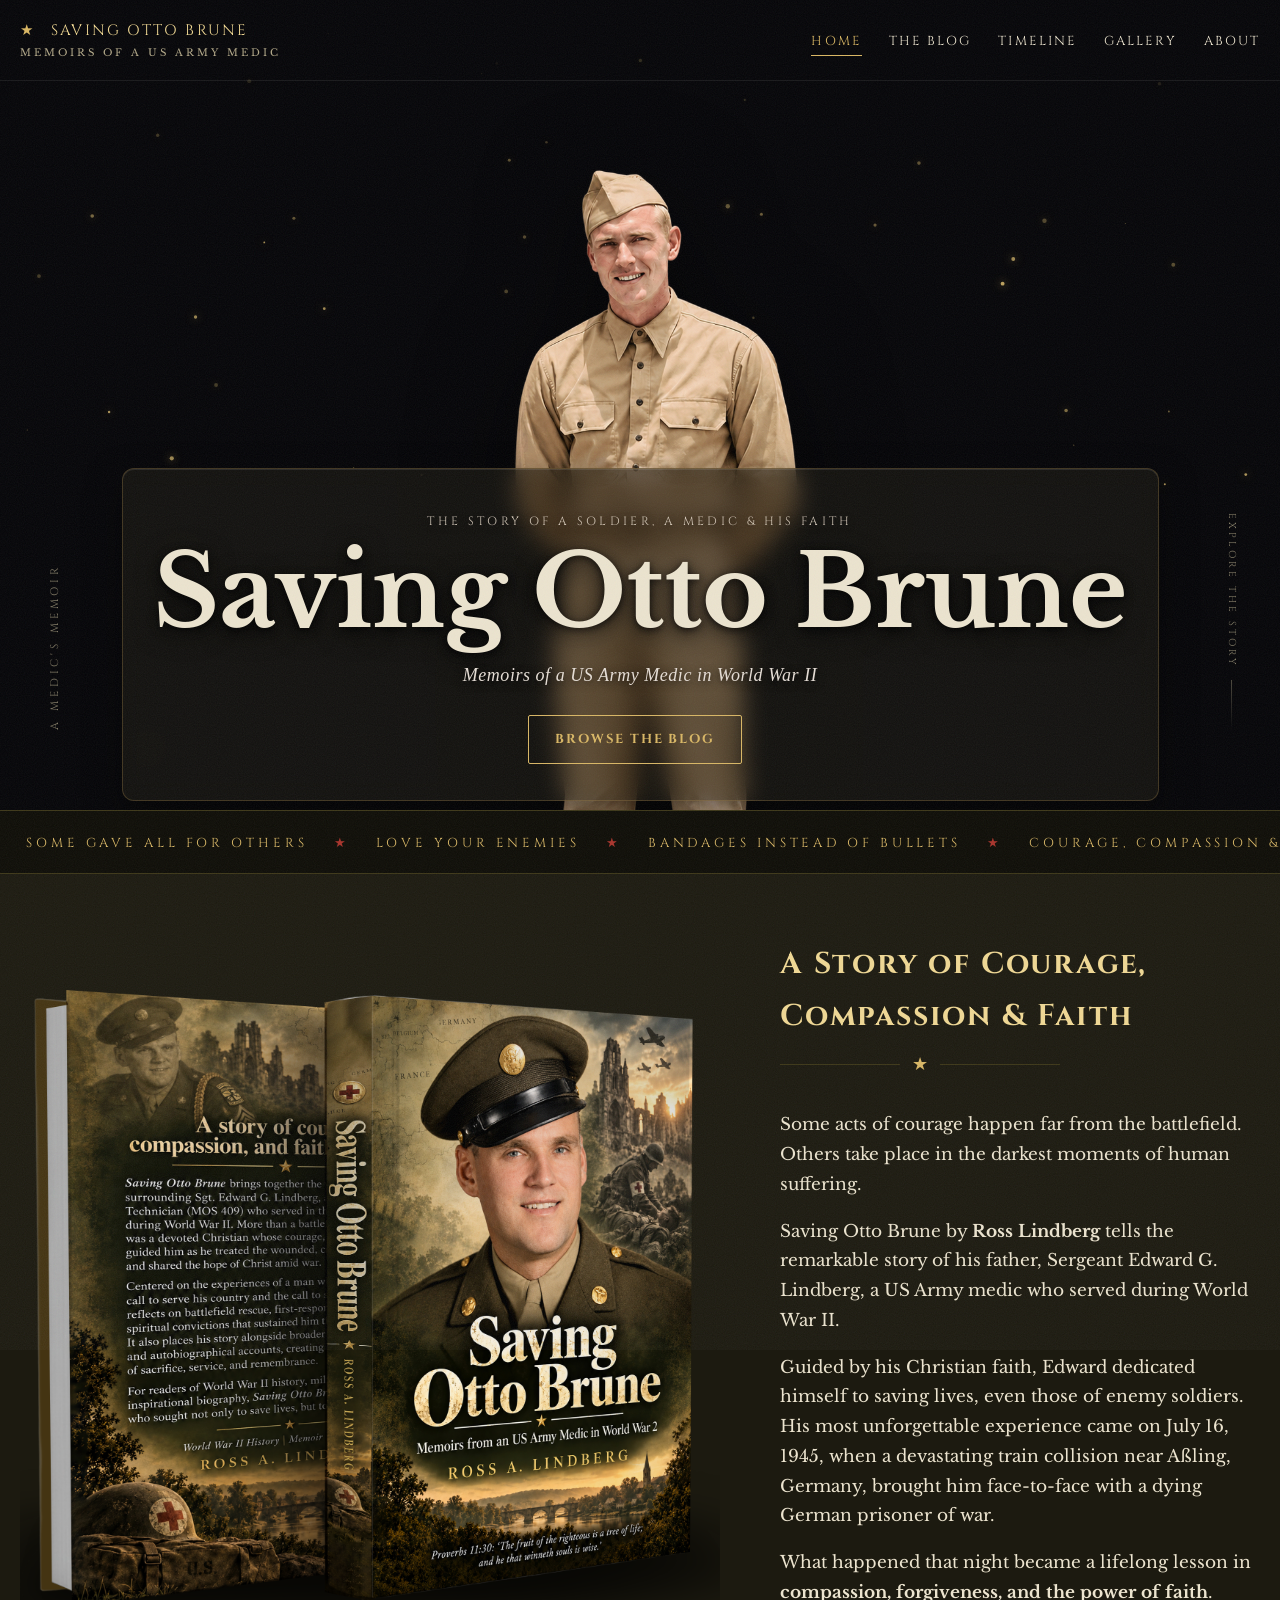
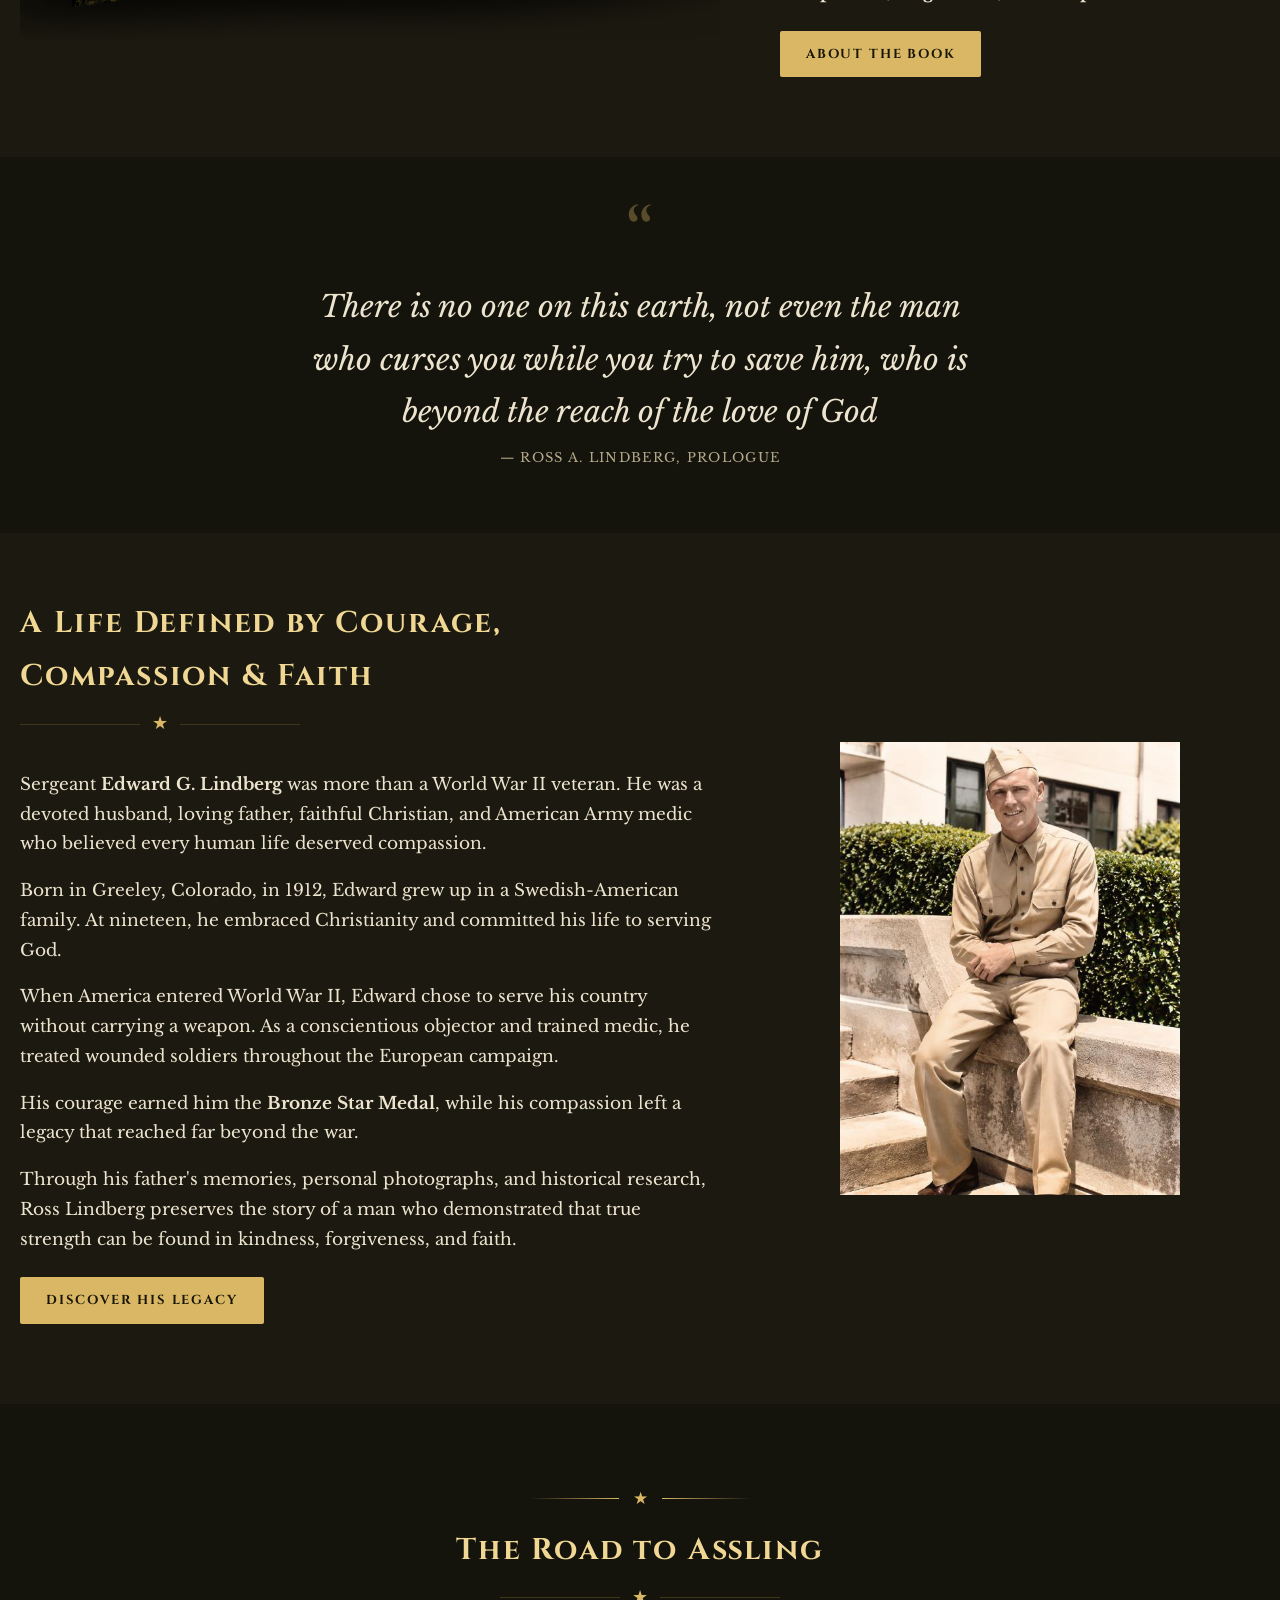
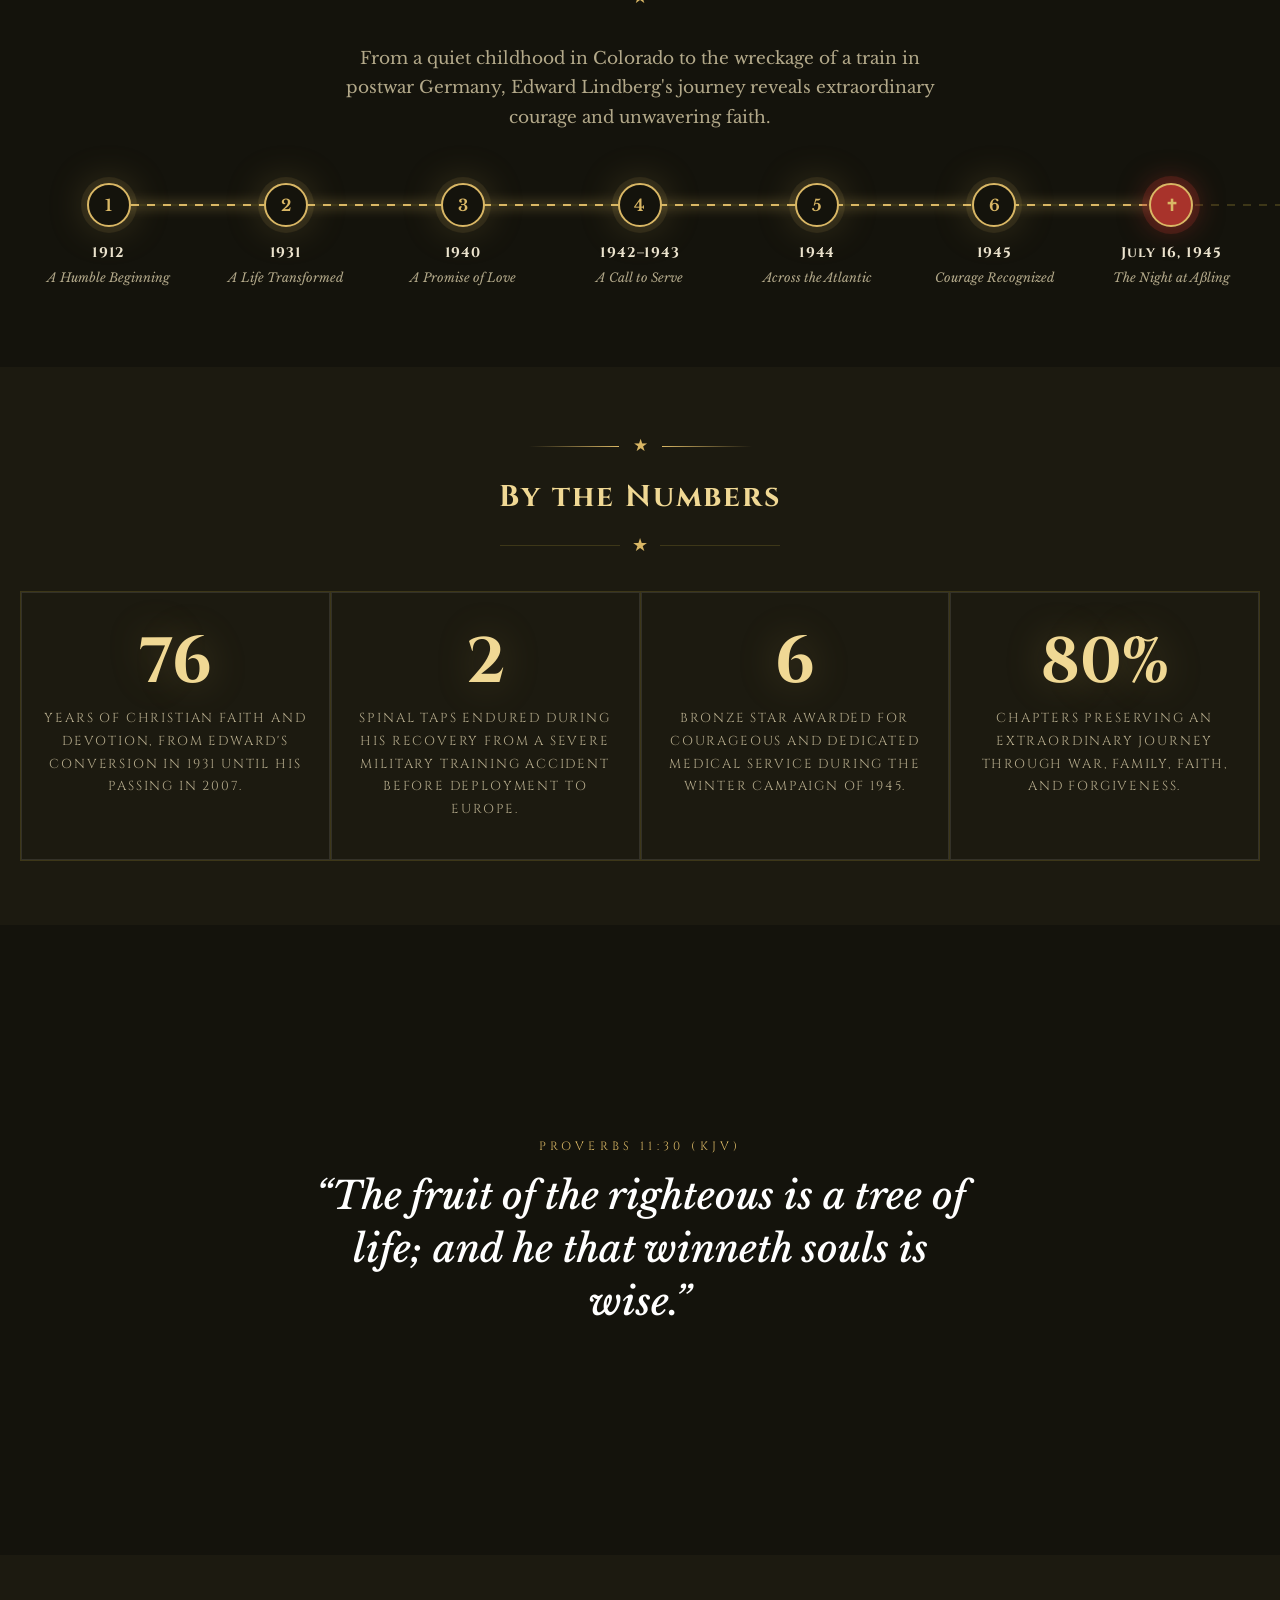
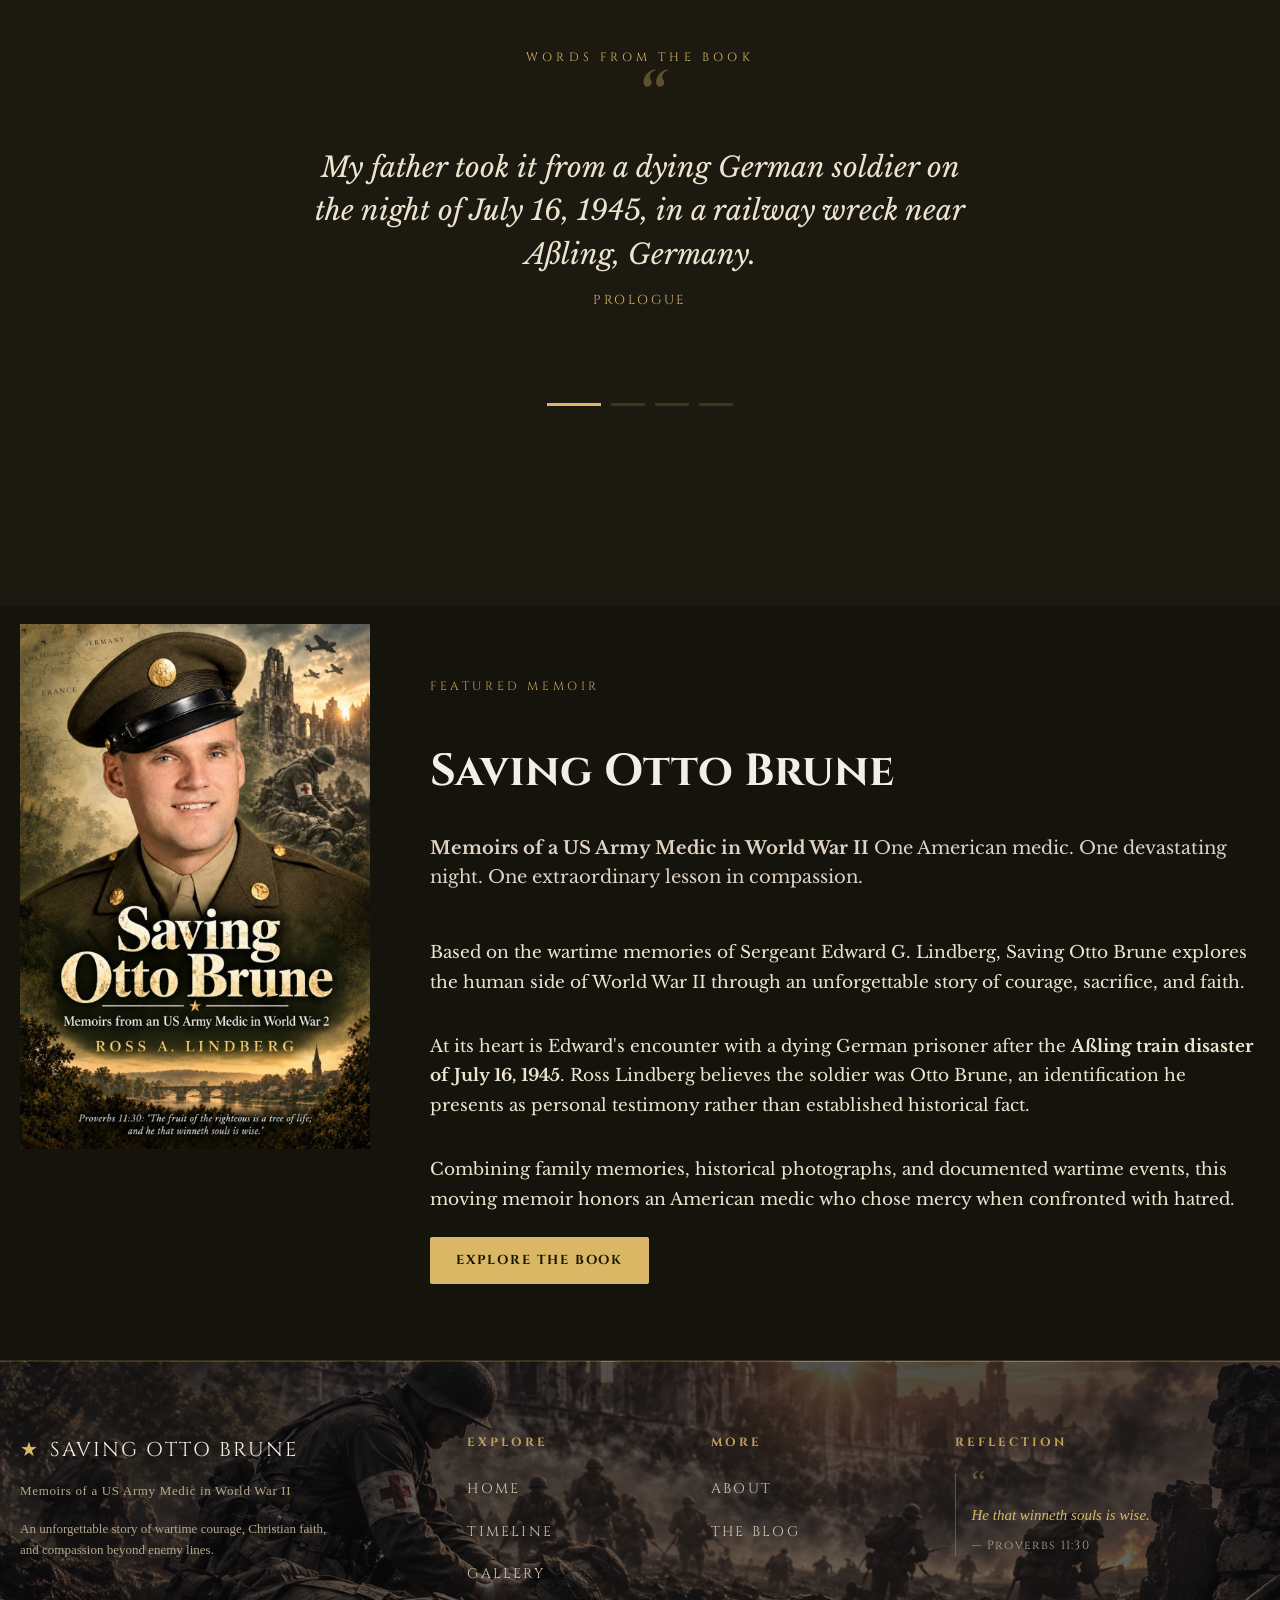
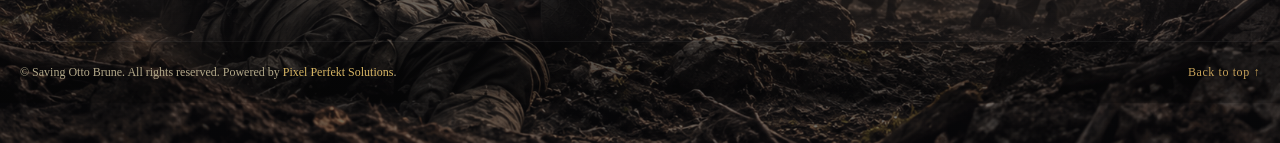
==== commit f11d7925: "done" ====
--- a/index.html
+++ b/index.html
@@ -3,11 +3,12 @@
   <head>
     <meta charset="utf-8" />
     <meta name="viewport" content="width=device-width,initial-scale=1" />
-    <title>Saving Otto Brune | Memoirs of a US Army Medic in WWII</title>
+    <title>Saving Otto Brune | WWII Memoir by Ross Lindberg</title>
     <meta
       name="description"
-      content="Memoirs of a US Army Medic in World War II, by Ross A. Lindberg."
+      content="Discover Saving Otto Brune, Ross Lindberg's moving WWII memoir about a US Army medic, courage, Christian faith, and compassion beyond enemy lines."
     />
+
     <link rel="preconnect" href="https://fonts.googleapis.com" />
     <link rel="preconnect" href="https://fonts.gstatic.com" crossorigin />
     <link
@@ -144,7 +145,7 @@
         </h1>
         
         <p class="hero-subtext fx" style="--d: 1.6s;">
-          In a war built to destroy, he chose to save.
+          Memoirs of a US Army Medic in World War II
         </p>
 
         <div class="hero-cta-group fx" style="--d: 1.8s;">
@@ -206,15 +207,16 @@
         <span>&#9733;</span>
       </div>
       <p>
-        Sgt. Edward G. Lindberg served as a U.S. Army Medical Technician
-        (MOS 409) in the European campaign. He treated the wounded,
-        comforted the suffering, and shared the hope of Christ amid war.
+        Some acts of courage happen far from the battlefield. Others take place in the darkest moments of human suffering.
       </p>
       <p>
-        This blog shares the book chapter by chapter, with the family
-        photographs, documents and history behind it &mdash; a portrait of
-        sacrifice, service and remembrance for readers of World War II
-        history, military medicine and inspirational biography.
+        Saving Otto Brune by <strong>Ross Lindberg</strong> tells the remarkable story of his father, Sergeant Edward G. Lindberg, a US Army medic who served during World War II.
+      </p>
+      <p>
+      Guided by his Christian faith, Edward dedicated himself to saving lives, even those of enemy soldiers. His most unforgettable experience came on July 16, 1945, when a devastating train collision near Aßling, Germany, brought him face-to-face with a dying German prisoner of war.
+      </p>
+      <p>
+      What happened that night became a lifelong lesson in <strong>compassion, forgiveness, and the power of faith</strong>.
       </p>
       <a class="btn" href="about.html">About the Book</a>
     </div>
@@ -231,8 +233,7 @@
           class="quote"
           style="border: 0; padding: 0; font-size: clamp(22px, 3.2vw, 30px)"
         >
-          There is no one on this earth, not even the man who curses you while
-          you try to save him, who is beyond the reach of the love of God.<cite
+          There is no one on this earth, not even the man who curses you while you try to save him, who is beyond the reach of the love of God<cite
             >&mdash; ROSS A. LINDBERG, PROLOGUE</cite
           >
         </blockquote>
@@ -242,22 +243,26 @@
     <section class="band">
       <div class="wrap two">
         <div>
-          <h2 class="title">A Story of Courage, Compassion &amp; Faith</h2>
+          <h2 class="title">A Life Defined by Courage, Compassion & Faith </h2>
           <div class="rule">
             <span>&#9733;</span>
           </div>
           <p>
-            Sgt. Edward G. Lindberg served as a U.S. Army Medical Technician
-            (MOS 409) in the European campaign. He treated the wounded,
-            comforted the suffering, and shared the hope of Christ amid war.
+            Sergeant <strong>Edward G. Lindberg</strong> was more than a World War II veteran. He was a devoted husband, loving father, faithful Christian, and American Army medic who believed every human life deserved compassion.
           </p>
           <p>
-            This blog shares the book chapter by chapter, with the family
-            photographs, documents and history behind it &mdash; a portrait of
-            sacrifice, service and remembrance for readers of World War II
-            history, military medicine and inspirational biography.
-          </p>
-          <a class="btn" href="about.html">About the Book</a>
+           Born in Greeley, Colorado, in 1912, Edward grew up in a Swedish-American family. At nineteen, he embraced Christianity and committed his life to serving God.
+          </p>
+          <p>
+            When America entered World War II, Edward chose to serve his country without carrying a weapon. As a conscientious objector and trained medic, he treated wounded soldiers throughout the European campaign.
+          </p>
+          <p>
+            His courage earned him the <strong>Bronze Star Medal</strong>, while his compassion left a legacy that reached far beyond the war.
+          </p>
+          <p>
+            Through his father's memories, personal photographs, and historical research, Ross Lindberg preserves the story of a man who demonstrated that true strength can be found in kindness, forgiveness, and faith.
+          </p>
+          <a class="btn" href="about.html">DISCOVER HIS LEGACY</a>
         </div>
         <img
           src="./img/p28_0.jpg"
@@ -279,11 +284,10 @@
       <div class="wrap sec-c">
         <div class="rv">
           <div class="orn">&#9733;</div>
-          <h2 class="title">The Road to A&szlig;ling</h2>
+          <h2 class="title">The Road to Aßling </h2>
           <div class="rule"><span>&#9733;</span></div>
           <p style="color: var(--muted); max-width: 620px; margin: 0 auto">
-            From a Swedish household in Colorado to a wrecked train in Germany
-            &mdash; the places that shaped one medic.
+            From a quiet childhood in Colorado to the wreckage of a train in postwar Germany, Edward Lindberg's journey reveals extraordinary courage and unwavering faith.
           </p>
         </div>
 
@@ -293,13 +297,13 @@
             class="stop"
             style="--i: 0"
             data-img="./img/Vintage_Family_Portrait_with_Soldier_Dad.png"
-            data-title="Greeley, Colorado"
-            data-desc="1912 &middot; Born the youngest child in a dedicated Swedish household."
+            data-title="A Humble Beginning"
+            data-desc="1912 &middot; Edward G. Lindberg is born in Greeley, Colorado, into a family of Swedish immigrants."
           >
             <div class="dot">1</div>
             <div>
-              <h4>Greeley</h4>
-              <p>Colorado &middot; 1912<br />Born the youngest child</p>
+              <h4>1912</h4>
+              <p>A Humble Beginning</p>
             </div>
           </div>
 
@@ -307,13 +311,13 @@
             class="stop"
             style="--i: 1"
             data-img="./img/p18_0.jpg"
-            data-title="Anderson, Indiana"
-            data-desc="1938 &middot; Bible college, and meeting Edith."
+            data-title="A Life Transformed"
+            data-desc="1931 &middot; At nineteen, Edward embraces Christianity, beginning a lifelong commitment to faith and service."
           >
             <div class="dot">2</div>
             <div>
-              <h4>Anderson</h4>
-              <p>Indiana &middot; 1938<br />Bible college, and Edith</p>
+              <h4>1931</h4>
+              <p>A Life Transformed</p>
             </div>
           </div>
 
@@ -321,13 +325,13 @@
             class="stop"
             style="--i: 2"
             data-img="./img/p16_0.jpg"
-            data-title="Denver, Colorado"
-            data-desc="1940 &middot; Married May 5, starting a lifelong partnership."
+            data-title="A Promise of Love"
+            data-desc="1940  &middot; Edward marries Edith Underwood, beginning a marriage that would last more than six decades."
           >
             <div class="dot">3</div>
             <div>
-              <h4>Denver</h4>
-              <p>Colorado &middot; 1940<br />Married May 5</p>
+              <h4>1940 </h4>
+              <p>A Promise of Love</p>
             </div>
           </div>
 
@@ -335,13 +339,13 @@
             class="stop"
             style="--i: 3"
             data-img="./img/WWII_USAAF_Uniform_Collection_Display.png"
-            data-title="New York"
-            data-desc="The blackout accident and hospital stay that tested his resolve."
+            data-title="A Call to Serve"
+            data-desc="1942–1943 &middot; As World War II reshapes the world, Edward enters military service and trains as a medic, determined to save lives without carrying a weapon."
           >
             <div class="dot">4</div>
             <div>
-              <h4>New York</h4>
-              <p>The blackout accident<br />and the hospital</p>
+              <h4>1942–1943 </h4>
+              <p>A Call to Serve</p>
             </div>
           </div>
 
@@ -349,13 +353,13 @@
             class="stop"
             style="--i: 4"
             data-img="./img/Three_Airmen_Beside_Their_Bomber.png"
-            data-title="Hot Springs, Arkansas"
-            data-desc="1943 &middot; Stationed with the Ninth Air Force."
+            data-title="Across the Atlantic"
+            data-desc="1944  &middot; Edward arrives in Europe and serves with the Ninth Air Force, providing medical care during the Allied campaign."
           >
             <div class="dot">5</div>
             <div>
-              <h4>Hot Springs</h4>
-              <p>Arkansas &middot; 1943<br />Ninth Air Force</p>
+              <h4>1944</h4>
+              <p>Across the Atlantic</p>
             </div>
           </div>
 
@@ -363,13 +367,13 @@
             class="stop"
             style="--i: 5"
             data-img="./img/p28_0.jpg"
-            data-title="England"
-            data-desc="Aboard the Queen Mary &middot; Training rigorously for D-Day."
+            data-title="Courage Recognized"
+            data-desc="1945 &middot; Edward's courageous medical assistance during the winter campaign earns him the Bronze Star Medal."
           >
             <div class="dot">6</div>
             <div>
-              <h4>England</h4>
-              <p>Aboard the <em>Queen Mary</em><br />Training for D-Day</p>
+              <h4>1945 </h4>
+              <p>Courage Recognized</p>
             </div>
           </div>
 
@@ -377,15 +381,14 @@
             class="stop last"
             style="--i: 6"
             data-img="./img/Vintage_P-38_Lightning_on_Wartime_Tarmac.png"
-            data-title="A&szlig;ling, Germany"
-            data-desc="July 16, 1945 &middot; &ldquo;A scene from hell&rdquo; in a wrecked railcar."
+            data-title="The Night at Aßling"
+            data-desc="July 16, 1945 &middot; A devastating train collision in Germany brings Edward face-to-face with unimaginable suffering and a dying soldier whose final moments become the heart of his son's book."
           >
             <div class="dot">&#10013;</div>
             <div>
-              <h4>A&szlig;ling</h4>
+              <h4>July 16, 1945 </h4>
               <p>
-                Germany &middot; July 16, 1945<br />&ldquo;A scene from
-                hell&rdquo;
+              The Night at Aßling
               </p>
             </div>
           </div>
@@ -486,24 +489,24 @@
         <div class="stats">
           <!-- Box 1 -->
           <div class="stat" data-cursor="./img/p9_1.jpg">
-            <b data-to="76">0</b><span>Years he read his Bible daily</span>
+            <b data-to="76">0</b><span>Years Of Christian faith and devotion, from Edward's conversion in 1931 until his passing in 2007.</span>
           </div>
 
           <!-- Box 2 -->
           <div class="stat" data-cursor="./img/Restored_Vintage_Studio_Portrait.png">
             <b data-to="2">0</b
-            ><span>Spinal taps after the blackout accident</span>
+            ><span>SPINAL TAPS Endured during his recovery from a severe military training accident before deployment to Europe.</span>
           </div>
 
           <!-- Box 3 -->
           <div class="stat" data-cursor="./img/p9_2.jpg">
-            <b data-to="6">0</b><span>Children in the Lindberg household</span>
+            <b data-to="6">0</b><span>BRONZE STAR Awarded for courageous and dedicated medical service during the winter campaign of 1945.</span>
           </div>
 
           <!-- Box 4 -->
           <div class="stat" data-cursor="./img/p16_0.jpg">
             <b data-to="80" data-suf="%">0</b
-            ><span>Of Army personnel files lost in the St. Louis fire</span>
+            ><span>CHAPTERS Preserving an extraordinary journey through war, family, faith, and forgiveness.</span>
           </div>
         </div>
       </div>
@@ -552,13 +555,12 @@
 
       <!-- Content -->
       <div class="narrow sec-c rv" style="position: relative; z-index: 2">
-        <p class="eyebrow">Proverbs 11:30</p>
+        <p class="eyebrow">Proverbs 11:30 (KJV)</p>
         <p
           class="quote"
           style="border: 0; font-size: 36px; padding: 0; line-height: 1.4"
         >
-          &ldquo;The fruit of the righteous is a tree of life; and he that
-          winneth souls is wise.&rdquo;
+          &ldquo;The fruit of the righteous is a tree of life; and he that winneth souls is wise.&rdquo;
         </p>
         <p style="margin-top: 28px">
         </p>
@@ -570,27 +572,17 @@
         <p class="eyebrow" style="margin-bottom: 18px">Words from the Book</p>
         <div class="qs">
           <blockquote>
-            <span class="bigq">&ldquo;</span>He took it so that he would never
-            forget the man he had held while he died, and so that someone,
-            someday, would know the man&rsquo;s story.<cite>PROLOGUE</cite>
+            <span class="bigq">&ldquo;</span>My father took it from a dying German soldier on the night of July 16, 1945, in a railway wreck near Aßling, Germany.<cite>PROLOGUE</cite>
           </blockquote>
           <blockquote>
-            <span class="bigq">&ldquo;</span>He was not going to run from his
-            country, but he was also not going to pick up a rifle. He had read
-            the words of Jesus too many times: Love your enemies.<cite
-              >CHAPTER 2</cite
-            >
+            <span class="bigq">&ldquo;</span>My father always said that marrying my mother was the best decision he ever made. I have heard him say, 'Your mother is my soulmate.<cite
+              >CHAPTER 2</cite>
           </blockquote>
           <blockquote>
-            <span class="bigq">&ldquo;</span>Sometimes the thing that knocks us
-            flat is the thing that moves us out of the way of something
-            worse.<cite>CHAPTER 3</cite>
+            <span class="bigq">&ldquo;</span>What he could not do was kill. He had given his life to Jesus Christ at nineteen, and he took the words of Jesus seriously, all of them, including the hard ones.<cite>CHAPTER 3</cite>
           </blockquote>
           <blockquote>
-            <span class="bigq">&ldquo;</span>The thing you want most may not be
-            the thing God has planned for you, and the closed door that crushes
-            you might be the one that sends you toward the person you were meant
-            to marry.<cite>CHAPTER 2</cite>
+            <span class="bigq">&ldquo;</span>Sometimes the men carried into his hospital were German. They had been wounded in battle and brought off the field, and my father and his technicians treated them as they did every other patient.<cite>CHAPTER 4</cite>
           </blockquote>
         </div>
         <div class="qd"></div>
@@ -615,8 +607,12 @@
       <span class="featured-eyebrow">FEATURED MEMOIR</span>
       <h2 class="featured-title">Saving Otto Brune</h2>
       <p class="featured-desc">
-        A World War II army medic's journey through war, faith, sacrifice, and the determination to save lives. Discover a deeply personal story preserved through memoirs, historical photographs, and family history.
+        <strong>Memoirs of a US Army Medic in World War II</strong>
+        One American medic. One devastating night. One extraordinary lesson in compassion.  
       </p>
+      <p>Based on the wartime memories of Sergeant Edward G. Lindberg, Saving Otto Brune explores the human side of World War II through an unforgettable story of courage, sacrifice, and faith.</p>
+      <p>At its heart is Edward's encounter with a dying German prisoner after the <strong>Aßling train disaster of July 16, 1945</strong>. Ross Lindberg believes the soldier was Otto Brune, an identification he presents as personal testimony rather than established historical fact.</p>
+      <p>Combining family memories, historical photographs, and documented wartime events, this moving memoir honors an American medic who chose mercy when confronted with hatred.</p>
       <div class="featured-action">
         <a class="btn" href="about.html">Explore the Book</a>
       </div>
@@ -635,7 +631,7 @@
       <span class="brand">Saving Otto Brune</span>
       <p class="footer-subtitle">Memoirs of a US Army Medic in World War II</p>
       <p class="footer-desc">
-        Preserving the extraordinary true story of a devoted Christian and conscientious objector whose wartime journey of service, sacrifice, and faith was never forgotten.
+      An unforgettable story of wartime courage, Christian faith, and compassion beyond enemy lines.  
       </p>
     </div>
 
--- a/style.css
+++ b/style.css
@@ -11,7 +11,7 @@
 img{max-width:100%;display:block}
 a{color:var(--gold);text-decoration:none}
 a:hover{color:var(--gold2);text-decoration:underline}
-.wrap{max-width:1100px;margin:0 auto;padding:0 20px}
+.wrap{max-width:1440px;margin:0 auto;padding:0 20px}
 .narrow{max-width:720px;margin:0 auto;padding:0 20px}
 
 /* --- Scoped Book Showcase Section (No Global Impact) --- */
@@ -33,6 +33,7 @@
 
 .two .btn{
   display: block !important;
+  text-align: center;
 }
 
 }
@@ -413,11 +414,11 @@
 }
 
 .featured-desc {
-  font-size: 15px;
+  font-size: 18px;
   line-height: 1.65;
   color: #dfd3c3; /* Muted warm ivory body text */
   margin-bottom: 28px;
-  max-width: 600px;
+  /* max-width: 600px; */
 }
 
 .featured-action {
@@ -470,7 +471,7 @@
 /* Book Image Pane Styling */
 .book-image-pane {
   display: flex;
-  justify-content: center;
+  justify-content: start !important;
   align-items: center;
 }
 
@@ -478,8 +479,9 @@
 .book-showcase-img {
   width: 100% !important;
   max-width: 100% !important; /* Image ka bara size jo khul kar nazar aaye */
-  height: auto !important;
+  height: 650px !important;
   border-radius: 8px;
+  object-fit: cover;
   display: block;
   padding:0px;
 }
@@ -1065,6 +1067,17 @@
 }
 
 /* Responsive Adjustments */
+@media(min-wdith:1024px) and (max-width:1366px){
+  .cinematic-title {
+    font-size: 50px !important;
+    line-height: 45px !important;
+  }
+  .hero-narrative-container{
+    padding:10px 30px !important;
+  }
+}
+
+
 @media (max-width: 900px) {
   .editorial-side-left,
   .editorial-side-right {
@@ -1076,6 +1089,11 @@
   .cinematic-title {
     font-size: 40px !important;
     line-height: 45px;
+  }
+}
+@media (max-width:435px) {
+  .grandfather-img{
+    display: none;
   }
 }
 
@@ -1370,7 +1388,7 @@
 
 .rule{display:flex;align-items:center;gap:12px;color:var(--gold);margin:6px 0 30px}
 .rule:before,.rule:after{content:"";height:1px;background:var(--line);flex:1;max-width:120px}
-.rule span{font-size:14px}
+.rule span{font-size:18px}
 
 .quote{border-left:3px solid var(--gold);padding:6px 0 6px 22px;font-style:italic;font-size:21px;color:var(--ink);margin:0}
 .quote cite{display:block;font-size:13px;color:var(--muted);font-style:normal;margin-top:8px;letter-spacing:.1em}
@@ -1388,7 +1406,7 @@
 .card a.stretch:hover{text-decoration:none}
 
 .band{background:var(--bg2);border-top:0px solid var(--line);border-bottom:0px solid var(--line)}
-.two{display:grid;grid-template-columns:1fr 1fr;gap:48px;align-items:center}
+.two{display:grid;grid-template-columns:1fr 500px;gap:48px;align-items:center}
 @media(max-width:820px){.two{grid-template-columns:1fr}}
 
 /* timeline */
@@ -1430,7 +1448,7 @@
 .note{background:var(--card);border:1px solid var(--line);border-left:3px solid var(--gold);padding:20px 24px;font-size:16px}
 .ribbon{background:var(--red);color:#fff;text-align:center;font-size:12px;letter-spacing:.2em;padding:7px 10px;font-family:'Cinzel',serif;text-transform:uppercase}
 
-form.contact{display:grid;gap:14px;max-width:560px}
+form.contact{display:grid;gap:14px;}
 form.contact input,form.contact textarea{background:var(--card);border:1px solid var(--line);color:var(--ink);padding:12px 14px;font:inherit;border-radius:2px}
 form.contact input:focus,form.contact textarea:focus{outline:1px solid var(--gold)}
 button.btn{border:0;cursor:pointer}
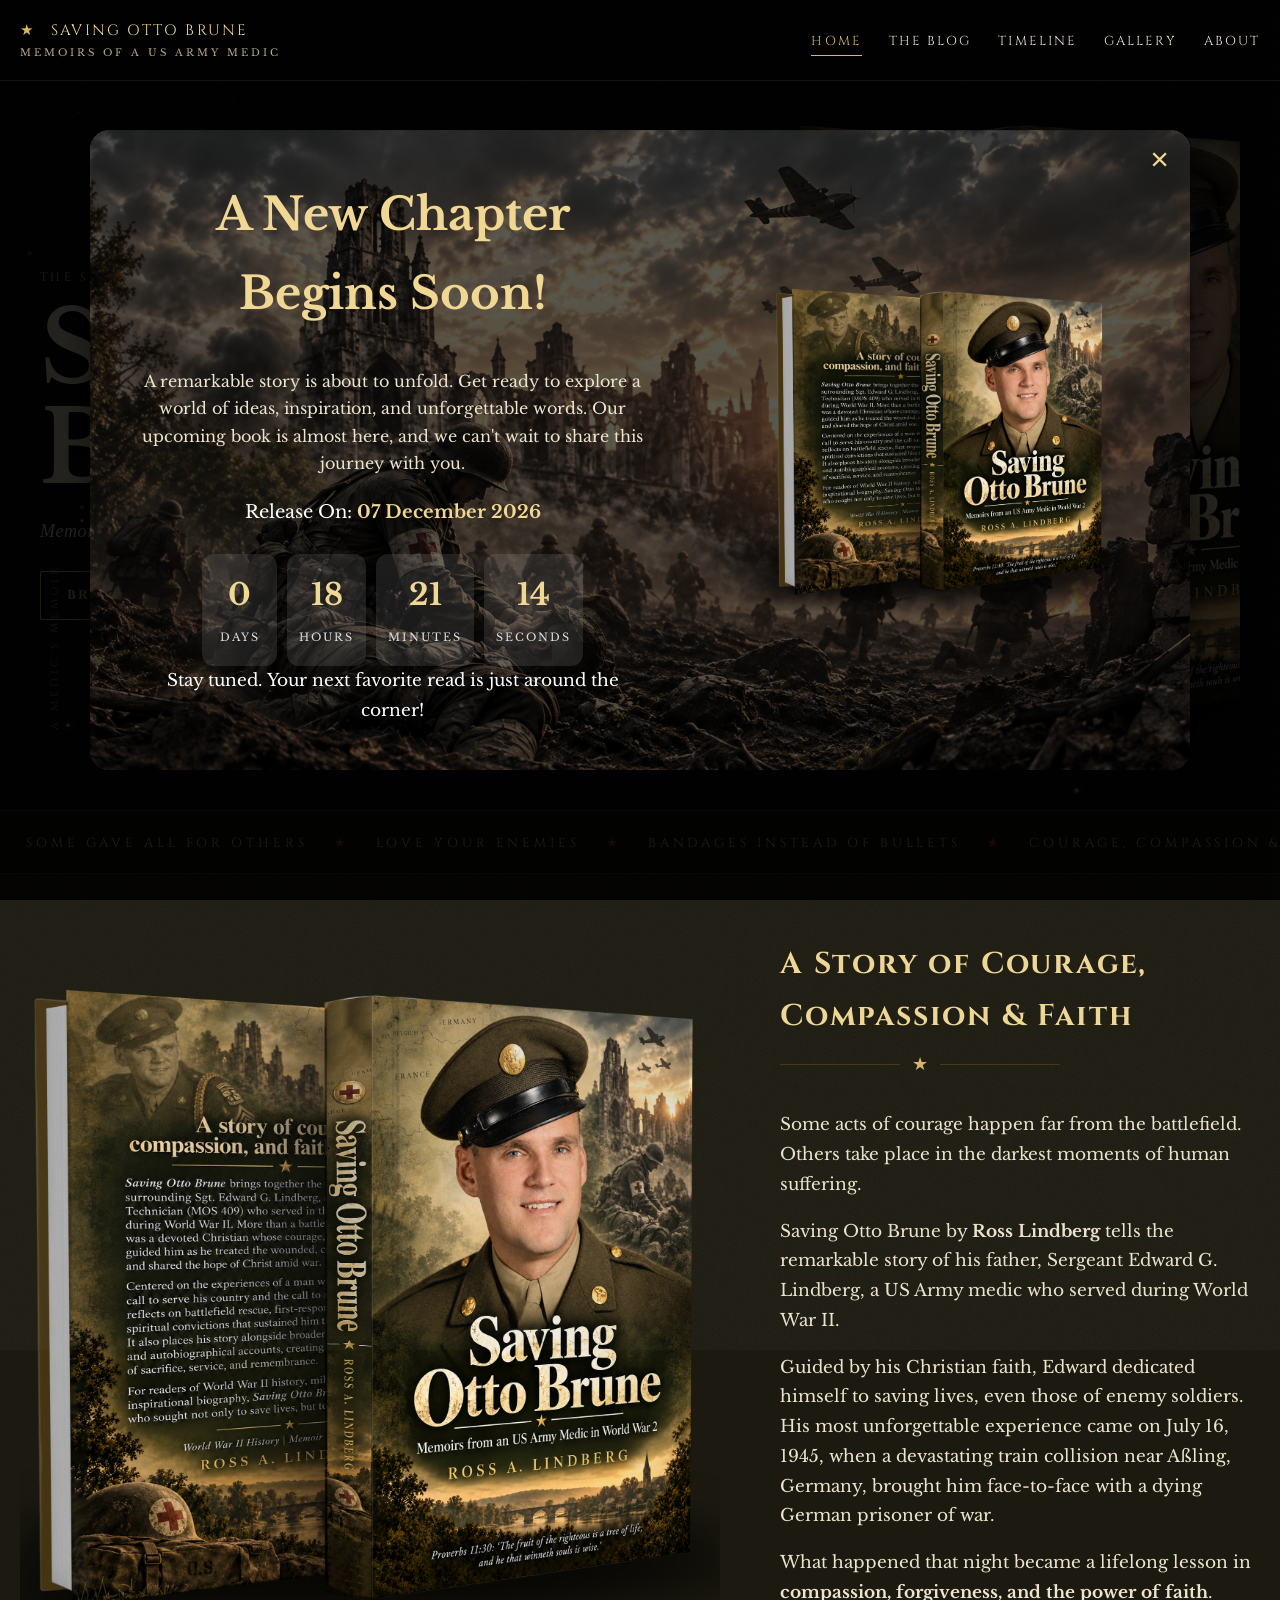
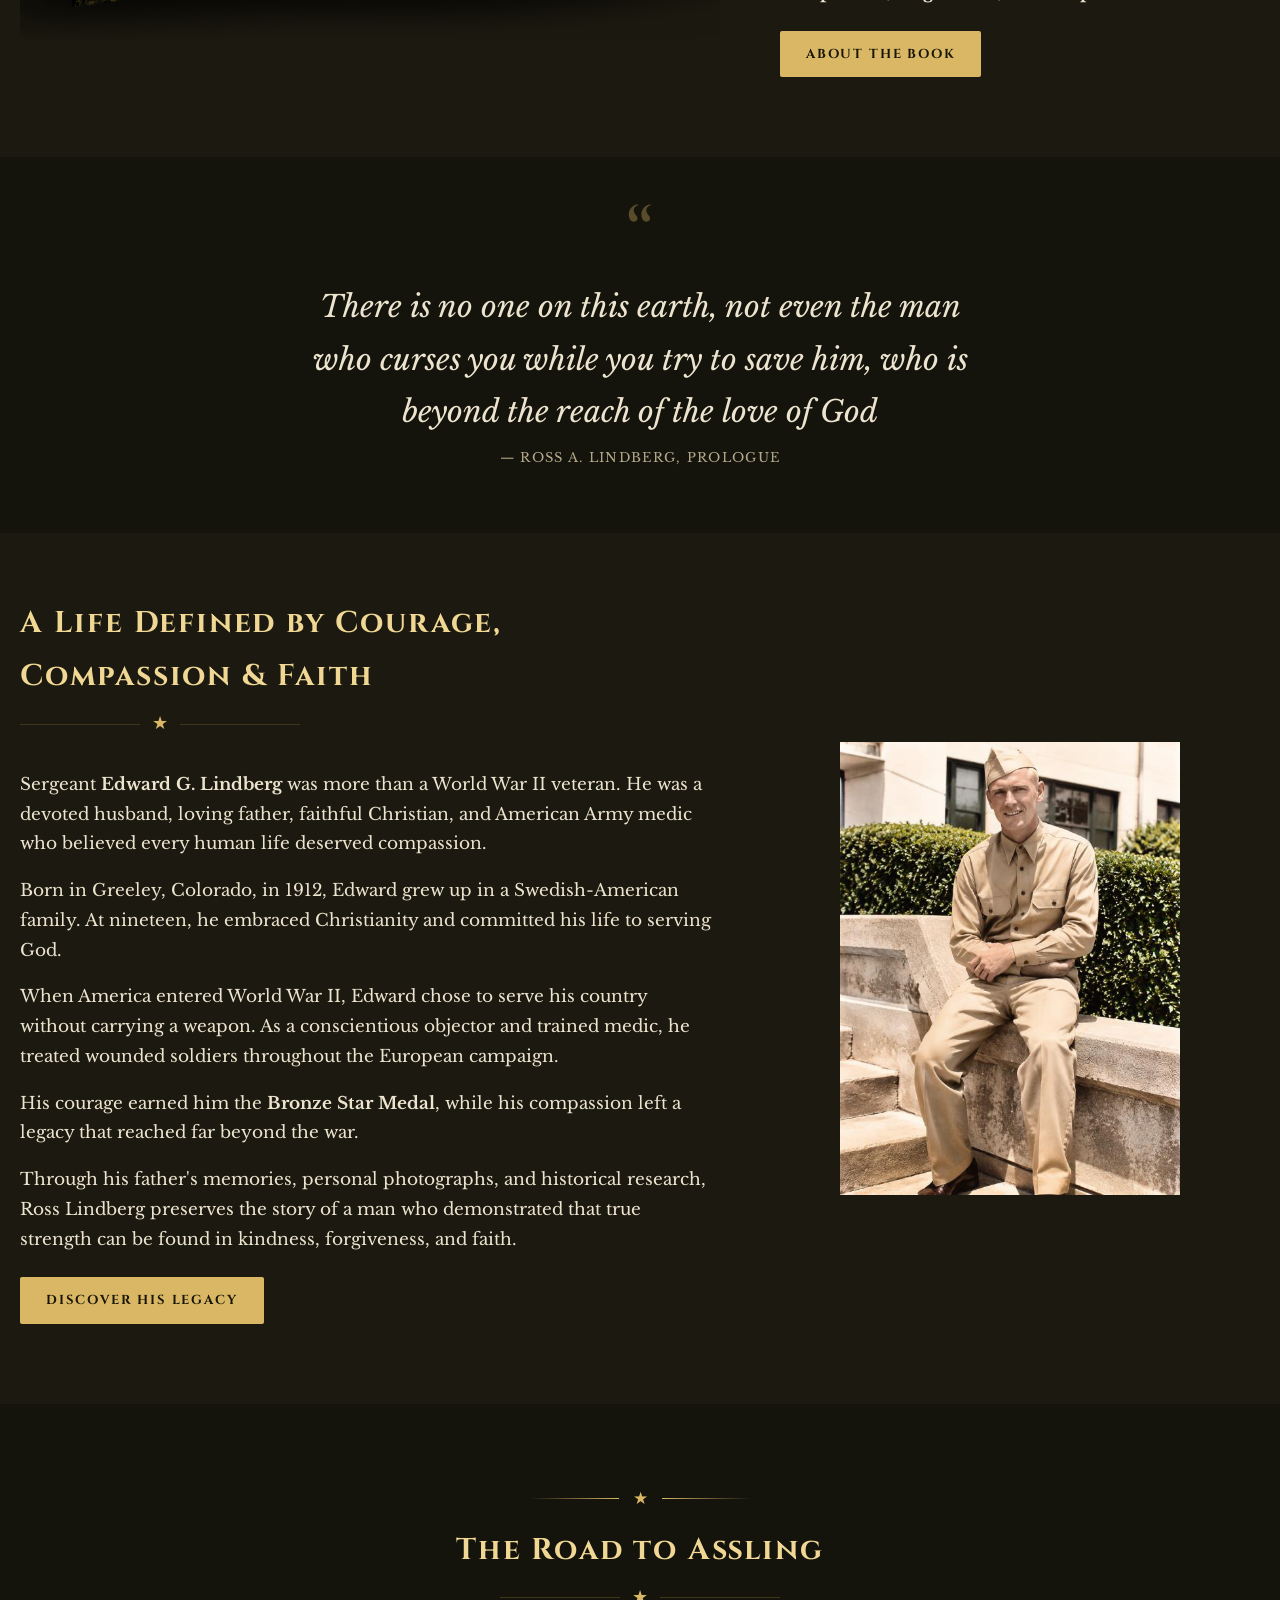
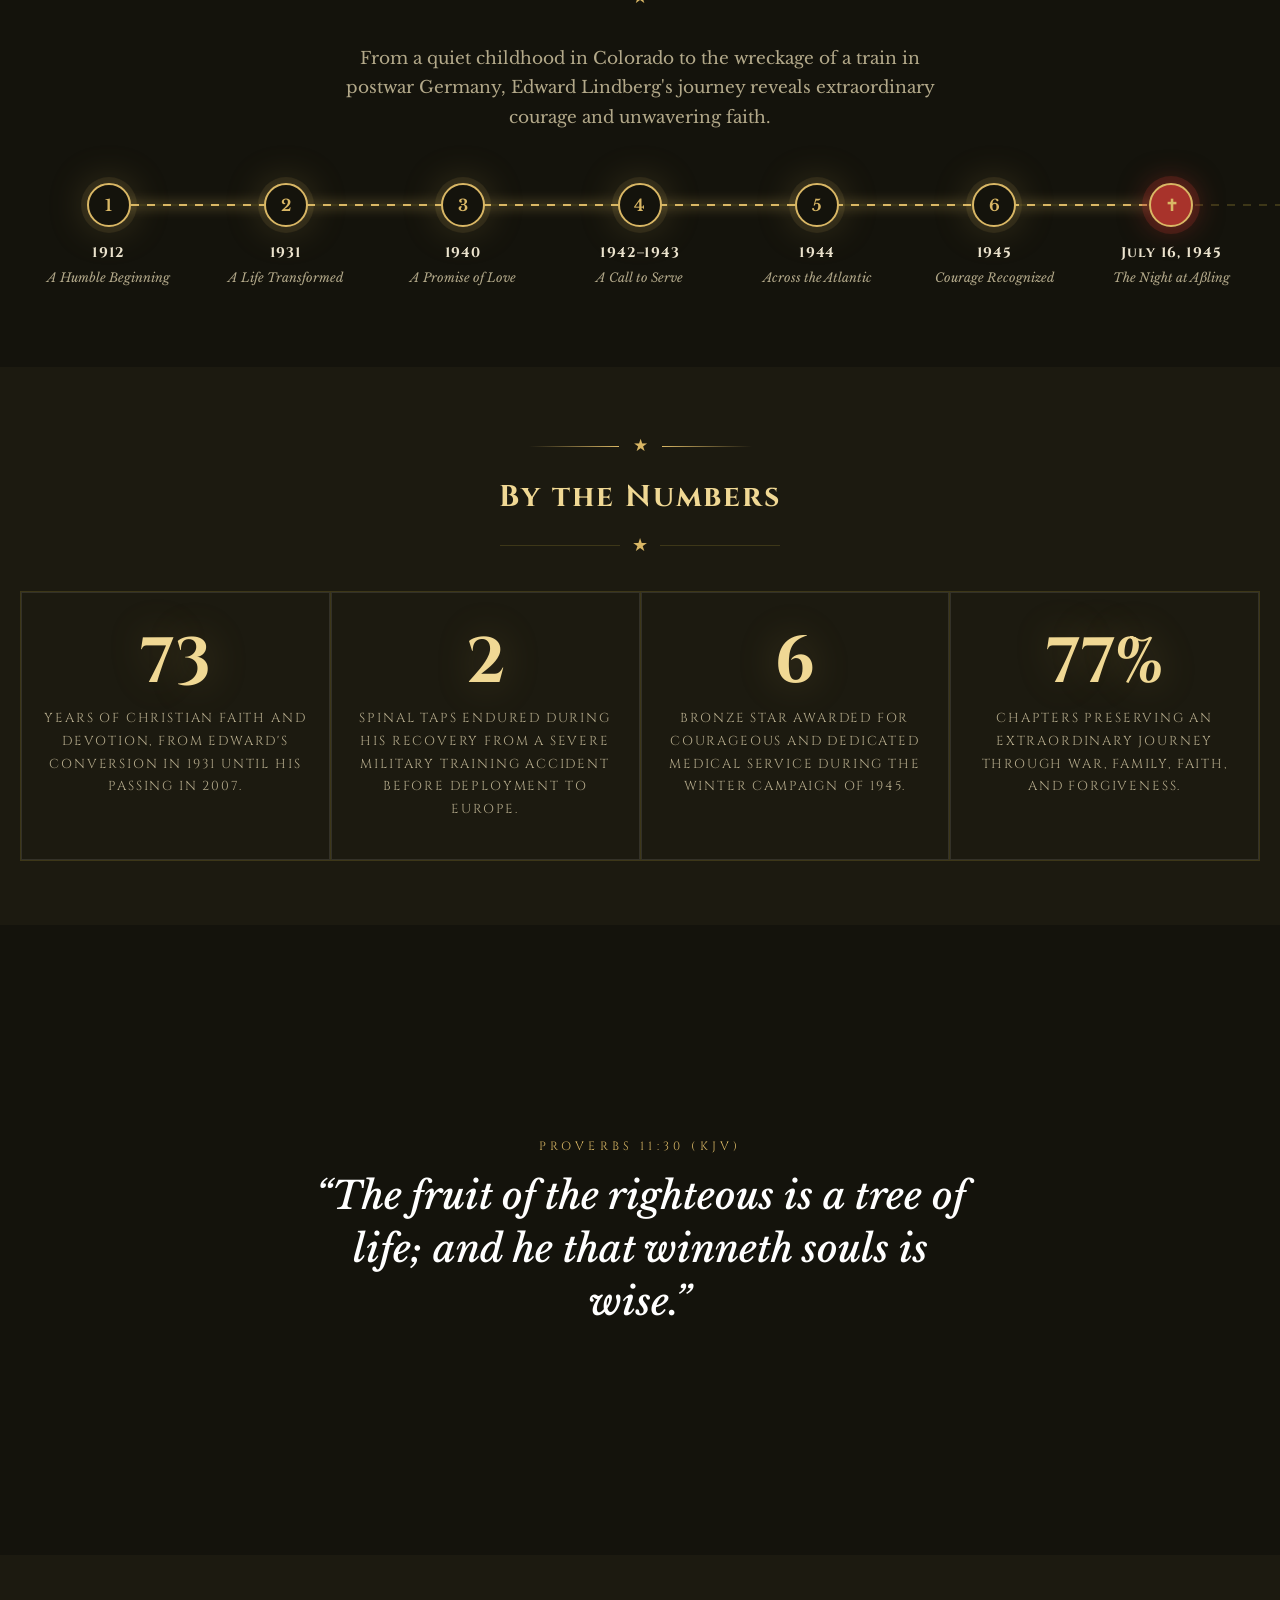
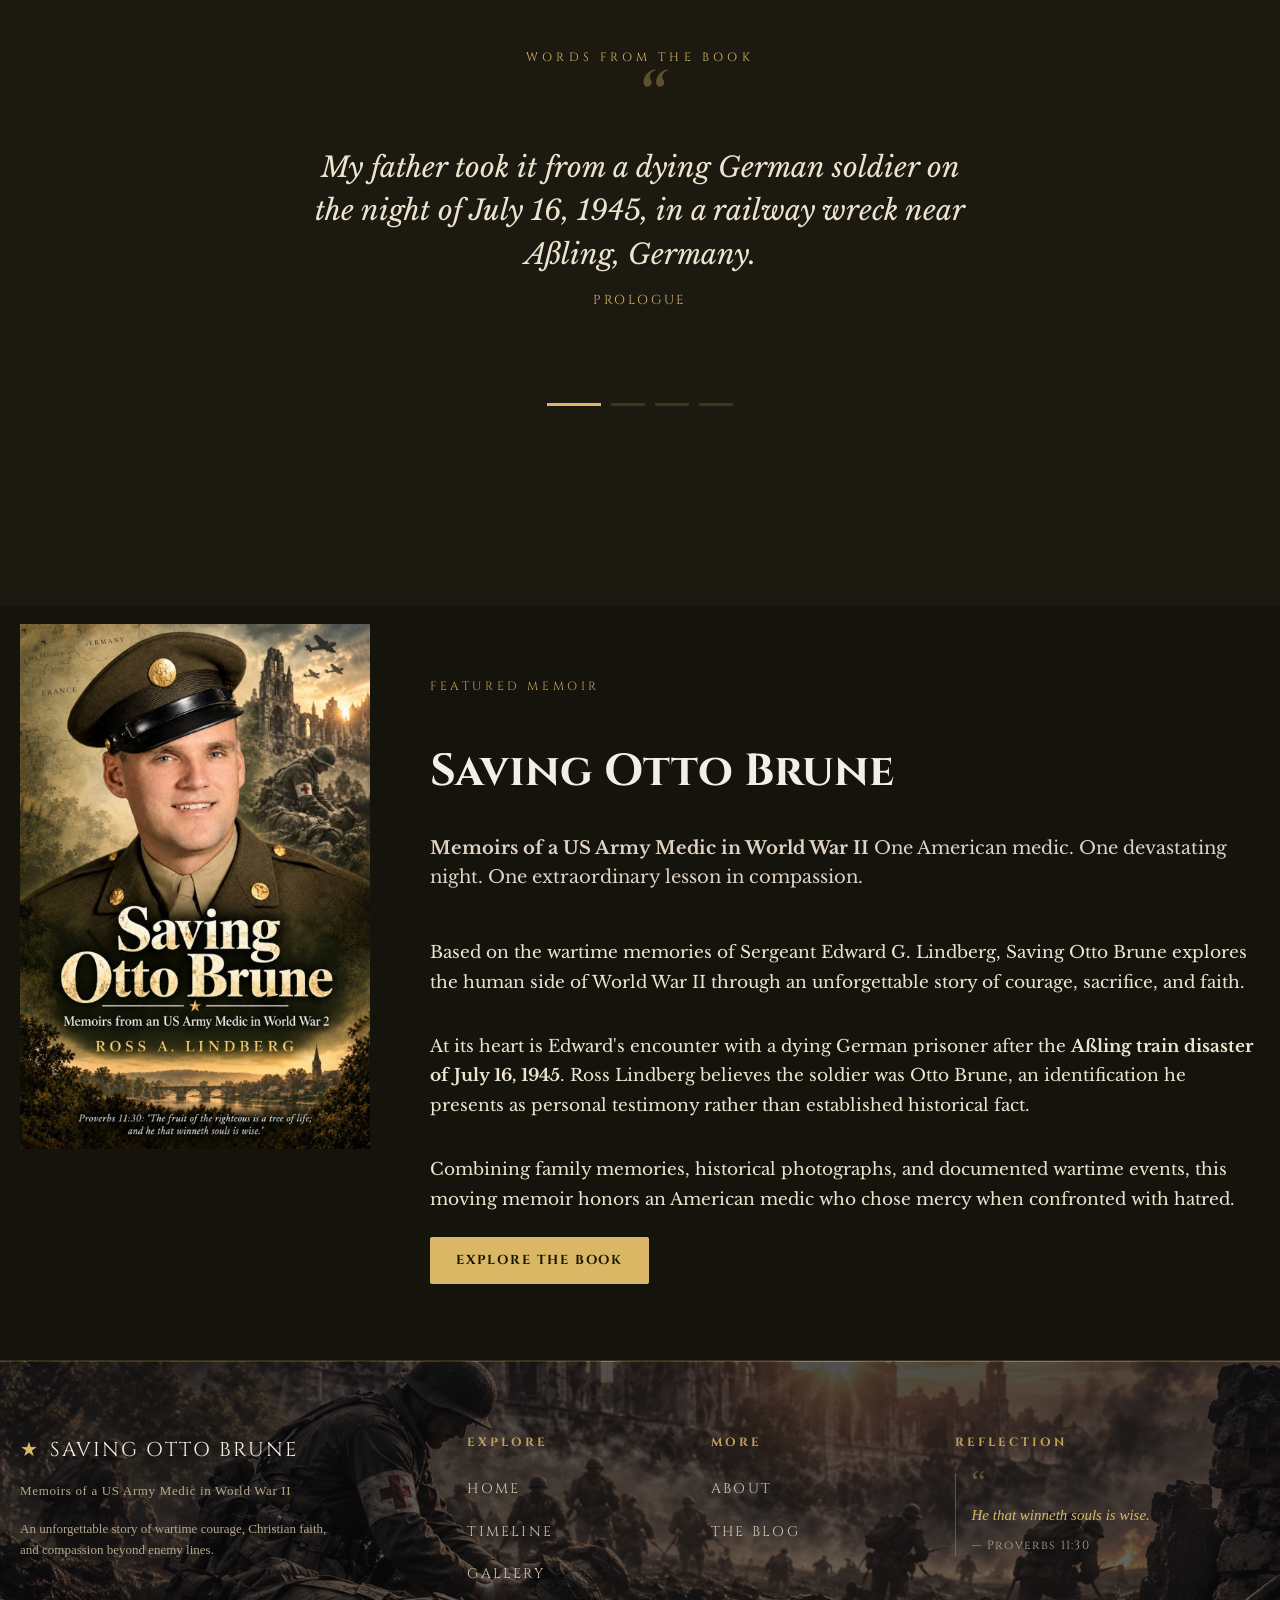
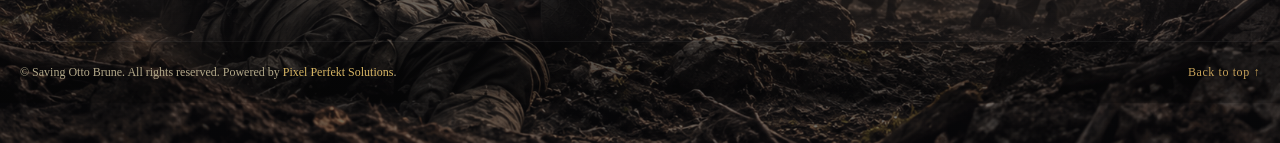
==== commit 27df58f1: "completed" ====
--- a/index.html
+++ b/index.html
@@ -22,6 +22,11 @@
     </script>
   </head>
   <body class="home-page">
+
+
+
+
+
     <div id="pre">
   <svg viewBox="0 0 100 100">
     <path d="M50 6l13 28 30 4-22 21 6 30-27-15-27 15 6-30L7 38l30-4z" />
@@ -58,6 +63,72 @@
     </nav>
   </div>
 </header>
+
+
+<div class="popup">
+    <div class="popup-content">
+
+        <!-- Close Button -->
+        <button class="close-popup" onclick="closePopup()">×</button>
+
+        <!-- Left Side Content -->
+        <div class="left-side">
+
+            <h1>A New Chapter Begins Soon!</h1>
+
+            <p>
+                A remarkable story is about to unfold. Get ready to explore a world of ideas, inspiration, and unforgettable words. Our upcoming book is almost here, and we can't wait to share this journey with you.
+            </p>
+
+            <div class="release">
+                Release On: <strong><span class="datei">07 December 2026</span></strong>
+            </div>
+
+            <!-- Countdown -->
+            <div class="countdown">
+
+                <div class="time-box">
+                    <h2 id="days">00</h2>
+                    <span>DAYS</span>
+                </div>
+
+                <div class="time-box">
+                    <h2 id="hours">00</h2>
+                    <span>HOURS</span>
+                </div>
+
+                <div class="time-box">
+                    <h2 id="minutes">00</h2>
+                    <span>MINUTES</span>
+                </div>
+
+                <div class="time-box">
+                    <h2 id="seconds">00</h2>
+                    <span>SECONDS</span>
+                </div>
+
+            </div>
+            Stay tuned. Your next favorite read is just around the corner!
+
+        </div>
+
+        <!-- Right Side Image -->
+        <div class="popup-image">
+
+            <img
+                src="./img/BOOKCOVER.png"
+                alt="Coming Soon"
+            >
+
+        </div>
+
+    </div>
+</div>
+
+
+
+
+
     <!-- <section class="hero">
       <canvas id="embers"></canvas>
       <div class="wrap">
@@ -106,7 +177,16 @@
         </div>
       </div>
       <div class="scroll-hint"></div>
-    </section> -->
+    </section>
+    
+    
+    
+    -->
+
+
+
+
+
 
 <section class="herobaner cinematic-editorial-hero">
   <canvas id="embers"></canvas>
@@ -117,10 +197,10 @@
     Your browser does not support the video tag.
   </video>
 
-  <!-- Dark Vignette / Contrast Overlay (Video ko dark rakhne ke liye) -->
+  <!-- Dark Vignette / Contrast Overlay -->
   <div class="ground-haze-overlay"></div>
 
-  <!-- Editorial Negative Space Accents -->
+  <!-- Editorial Negative Space Accents (Hidden on Mobile for cleanliness) -->
   <div class="editorial-side-left">
     <span class="vertical-label">A MEDIC'S MEMOIR</span>
   </div>
@@ -132,11 +212,8 @@
   <div class="wrap hero-wrap-editorial">
     <div class="hero-wrapper">
       
-      <!-- Soldier Cutout (Anchored & Integrated) -->
-      <img src="./img/grandfather.png" alt="Sgt. Edward G. Lindberg" class="grandfather-img" />
-      
-      <!-- Prominent Narrative & Title Composition -->
-      <div class="hero-narrative-container">
+     <div class="wrap1 book-showcase-container">
+     <div class="hero-narrative-container">
         <p class="hero-eyebrow fx" style="--d: 1.0s;">THE STORY OF A SOLDIER, A MEDIC &amp; HIS FAITH</p>
         
         <h1 class="shine cinematic-title">
@@ -152,11 +229,23 @@
           <a class="btn ghost" href="https://savingottobrunev2.sample-version.com/blogs/">Browse the Blog</a>
         </div>
       </div>
+      <!-- Book Image Pane (Comes first in HTML so it stacks on top in mobile via flex-direction) -->
+      <div class="book-image-pane">
+        <img
+          src="./img/BOOKCOVER.png"
+          alt="Book Cover"
+          class="book-showcase-img"
+        />
+      </div>
+
+      <!-- Book Text Pane -->
+     
+
+    </div>
 
     </div>
   </div>
 </section>
-
 
 
     <div class="ticker">
--- a/style.css
+++ b/style.css
@@ -222,7 +222,7 @@
    ========================================================================== */
 
 /* Glassmorphism Styling for Hero Narrative Container */
-.hero-narrative-container {
+/* .hero-narrative-container {
   
   position: relative;
   z-index: 7;
@@ -230,23 +230,28 @@
   margin: 0 auto 1vh auto;
   padding: 30px 30px !important;
   
-  /* #1B1913 Glassmorphism Core Effect */
-  background: rgba(27, 25, 19, 0.65); /* #1B1913 color with transparency */
+  /* #1B1913 Glassmorphism Core Effect 
+  background: rgba(27, 25, 19, 0.65); /* #1B1913 color with transparency 
   backdrop-filter: blur(12px) saturate(140%);
   -webkit-backdrop-filter: blur(12px) saturate(140%);
   
-  /* Subtle Antique Gold / Glass Border & Shadow */
+  /* Subtle Antique Gold / Glass Border & Shadow 
   border: 1px solid rgba(197, 160, 89, 0.25);
   border-radius: 12px;
   box-shadow: 0 15px 35px rgba(0, 0, 0, 0.6), 
-              inset 0 1px 0 rgba(255, 255, 255, 0.1);
-}
+              inset 0 1px 0 rgba(255, 255, 255, 0.1); 
+}*/
+
 
 /* Mobile Screens ke liye Padding Adjustments */
 @media (max-width: 768px) {
   .hero-narrative-container {
     padding: 5px 10px;
     margin: 0 15px 1vh 15px;
+    display: flex;
+    flex-direction: column;
+    justify-content: center;
+    align-items: center !important;
   }
 }
 
@@ -501,6 +506,7 @@
   
   .book-showcase-img {
     max-width: 100% !important; /* Mobile ke liye proper compact size */
+    height: 300px !important;
     margin: 0 auto;
   }
 
@@ -873,11 +879,11 @@
   min-height: 90vh;
   min-height: 90svh;
   display: flex;
-  align-items: flex-end; /* Saari chezein bottom par laane ke liye */
+  align-items: flex-end;
   justify-content: center;
   overflow: hidden;
   background-color: #050508;
-  padding:0px;
+  padding: 0px;
 }
 
 /* Background Video Styling */
@@ -962,7 +968,7 @@
   opacity: 0.4;
 }
 
-/* Wrapper & Bottom Layout Fix */
+/* Wrapper & Layout */
 .hero-wrap-editorial {
   position: relative;
   z-index: 6;
@@ -971,19 +977,88 @@
   display: flex;
   align-items: flex-end;
   justify-content: center;
-  padding-bottom: 0vh;
+  padding: 40px 20px;
 }
 
 .hero-wrapper {
   position: relative;
   width: 100%;
-  max-width: 1100px;
-  height: 75vh; /* Soldier aur content ko bottom area mein contain karne ke liye */
+  max-width: 1440px;
   display: flex;
   flex-direction: column;
   align-items: center;
   justify-content: flex-end;
   text-align: center;
+}
+
+/* Flex Container for Desktop Side-by-Side */
+.book-showcase-container {
+  display: flex;
+  align-items: center;
+  justify-content: center;
+  gap: 60px;
+  width: 100%;
+}
+
+/* Book Narrative Content */
+
+/* Book Image Pane & Hover Effect */
+.book-image-pane {
+  perspective: 1000px; /* 3D effect depth */
+}
+.book-image-pane {
+  perspective: 1000px;
+  display: inline-block;
+  cursor: none;
+}
+
+/* .book-showcase-img {
+  width: 100% !important;
+  max-width: 380px !important;
+  height: auto !important;
+  max-height: 550px !important;
+  border-radius: 8px;
+  object-fit: cover;
+  display: block;
+  padding: 0px;
+  box-shadow: 0 15px 35px rgba(0, 0, 0, 0.5);
+  transition: all 0.5s cubic-bezier(0.25, 1, 0.5, 1);
+  cursor: pointer;
+} */
+
+/* Book Hover Effect (Lifts up, tilts slightly, adds cinematic glow) */
+/* .book-showcase-img:hover {
+  transform: translateY(-12px) rotateY(6deg) scale(1.02);
+  box-shadow: 0 25px 50px rgba(212, 175, 55, 0.25), 
+              0 15px 30px rgba(0, 0, 0, 0.7);
+} */
+
+/* ==========================================
+   MOBILE & TABLET RESPONSIVE STYLES (< 992px)
+   ================================---------- */
+@media (max-width: 992px) {
+  /* Hide side labels on smaller screens to prevent overlapping */
+  .editorial-side-left, 
+  .editorial-side-right {
+    display: none;
+  }
+
+  /* Stack book on top, text on bottom */
+  .book-showcase-container {
+    flex-direction: column-reverse;
+    gap: 30px;
+    align-items: center;
+  }
+
+  .herobaner.cinematic-editorial-hero {
+    min-height: 100svh;
+    align-items: center;
+    padding: 60px 15px 40px 15px;
+  }
+
+  .hero-wrap-editorial {
+    padding: 0;
+  }
 }
 
 /* Grandfather Character Cutout - Bottom Anchored */
@@ -1018,7 +1093,10 @@
   position: relative;
   z-index: 7;
   max-width: 1090px;
-  margin: 0 auto;
+  margin: 0;
+  display: flex;
+  flex-direction: column;
+  align-items: start;
   padding: 0px;
   margin-bottom: 1vh;
 }
@@ -1035,6 +1113,7 @@
 
 .cinematic-title {
   margin: 0px;
+  text-align: left;
   font-size: 100px;
   line-height: 100px;
   text-shadow: 0 6px 25px rgba(0,0,0,0.9), 0 2px 8px rgba(0,0,0,0.85);
@@ -1089,6 +1168,7 @@
   .cinematic-title {
     font-size: 40px !important;
     line-height: 45px;
+    text-align: center;
   }
 }
 @media (max-width:435px) {
@@ -1456,3 +1536,269 @@
 footer{border-top:1px solid var(--line);background:#0e0d08;padding:40px 0;color:var(--muted);font-size:14px;text-align:center}
 footer .brand{display:block;margin-bottom:8px}
 footer em{color:var(--gold)}
+
+
+
+/* POPUP BACKGROUND */
+.popup {
+    position: fixed;
+    inset: 0;
+    background: rgba(0, 0, 0, 0.85);
+    display: flex;
+    justify-content: center;
+    align-items: center;
+    z-index: 9999;
+    padding: 15px;
+}
+
+/* MAIN POPUP */
+.popup-content {
+    background-image: url("./img/herobg.png");
+    background-position: center;
+    background-size: cover;
+    position: relative;
+    isolation: isolate;
+    display: flex;
+    flex-direction: row;
+    width: 100%;
+    max-width: 1100px;
+    min-height: 450px;
+    color: white;
+    border-radius: 20px;
+    overflow: hidden;
+    box-shadow: 0 0 30px rgba(0, 0, 0, 0.5);
+}
+
+/* DARK OVERLAY */
+.popup-content::before {
+    content: "";
+    position: absolute;
+    inset: 0;
+    background: rgba(0, 0, 0, 0.65);
+    z-index: -1;
+}
+
+/* LEFT CONTENT */
+.left-side {
+    width: 55%;
+    padding: 45px;
+    display: flex;
+    flex-direction: column;
+    align-items: center;
+    justify-content: center;
+    text-align: center;
+    min-width: 0;
+}
+
+.popup-content h1 {
+    font-size: 45px;
+    margin: 0 0 20px;
+    color: #f0d894;
+}
+
+.popup-content p {
+    font-size: 16px;
+    line-height: 1.7;
+    color: #ece4cf;
+    margin-bottom: 20px;
+    text-align: center;
+}
+
+.release {
+    font-size: 18px;
+    margin-bottom: 25px;
+    color: white;
+    text-align: center;
+}
+
+.datei {
+    color: #f0d894;
+}
+
+/* COUNTDOWN */
+.countdown {
+    display: flex;
+    justify-content: center;
+    gap: 10px;
+    flex-wrap: wrap;
+    width: 100%;
+}
+
+.time-box {
+    background: rgba(255,255,255,0.1);
+    padding: 15px 12px;
+    border-radius: 12px;
+    min-width: 75px;
+    text-align: center;
+}
+
+.time-box h2 {
+    font-size: 30px;
+    color: #f0d894;
+    margin: 0;
+}
+
+.time-box span {
+    font-size: 11px;
+    letter-spacing: 2px;
+    color: #ddd;
+}
+
+/* RIGHT IMAGE */
+.popup-image {
+    width: 45%;
+    min-height: 450px;
+    display: flex;
+    align-items: center;
+    justify-content: center;
+    overflow: hidden;
+}
+
+.popup-image img {
+    width: 100%;
+    height: 100%;
+    min-height: 450px;
+    object-fit: contain;
+    display: block;
+}
+
+/* CLOSE BUTTON */
+.close-popup {
+    position: absolute;
+    top: 12px;
+    right: 15px;
+    font-size: 32px;
+    color: #f0d894;
+    background: transparent;
+    border: none;
+    cursor: pointer;
+    z-index: 10;
+    line-height: 1;
+}
+
+.close-popup:hover {
+    color: white;
+}
+
+/* TABLET */
+@media (max-width: 900px) {
+    .popup-content {
+        max-width: 750px;
+        min-height: 380px;
+    }
+
+    .left-side {
+        padding: 30px 20px;
+    }
+
+    .popup-content h1 {
+        font-size: 34px;
+    }
+
+    .popup-image {
+        display: none;
+    }
+
+    .popup-image img {
+        min-height: 380px;
+    }
+
+    .time-box {
+        min-width: 65px;
+        padding: 12px 8px;
+    }
+
+    .time-box h2 {
+        font-size: 24px;
+    }
+}
+
+/* MOBILE */
+@media (max-width: 600px) {
+
+    .popup {
+        padding: 12px;
+    }
+
+    .popup-content {
+        flex-direction: column;
+        width: 100%;
+        max-width: 420px;
+        max-height: 92vh;
+        min-height: auto;
+        overflow-y: auto;
+        border-radius: 15px;
+    }
+
+    /* IMAGE TOP */
+    .popup-image {
+        width: 100%;
+        height: 180px;
+        min-height: 180px;
+        flex-shrink: 0;
+    }
+
+    .popup-image img {
+        width: 100%;
+        height: 180px;
+        min-height: 180px;
+        object-fit: contain;
+    }
+
+    /* CONTENT BOTTOM */
+    .left-side {
+        width: 100%;
+        padding: 25px 15px;
+        align-items: center;
+        text-align: center;
+    }
+
+    .popup-content h1 {
+        font-size: 30px;
+        margin-bottom: 12px;
+    }
+
+    .popup-content p {
+        font-size: 14px;
+        line-height: 1.6;
+        margin-bottom: 15px;
+    }
+
+    .release {
+        font-size: 15px;
+        margin-bottom: 18px;
+    }
+
+    /* MOBILE COUNTDOWN */
+    .countdown {
+        display: grid;
+        grid-template-columns: repeat(4, minmax(0, 1fr));
+        gap: 6px;
+        width: 100%;
+    }
+
+    .time-box {
+        min-width: 0;
+        padding: 12px 3px;
+        border-radius: 8px;
+    }
+
+    .time-box h2 {
+        font-size: 21px;
+    }
+
+    .time-box span {
+        font-size: 8px;
+        letter-spacing: 0.5px;
+    }
+
+    .close-popup {
+        top: 8px;
+        right: 10px;
+        font-size: 28px;
+        background: rgba(0,0,0,0.5);
+        border-radius: 50%;
+        width: 35px;
+        height: 35px;
+    }
+}
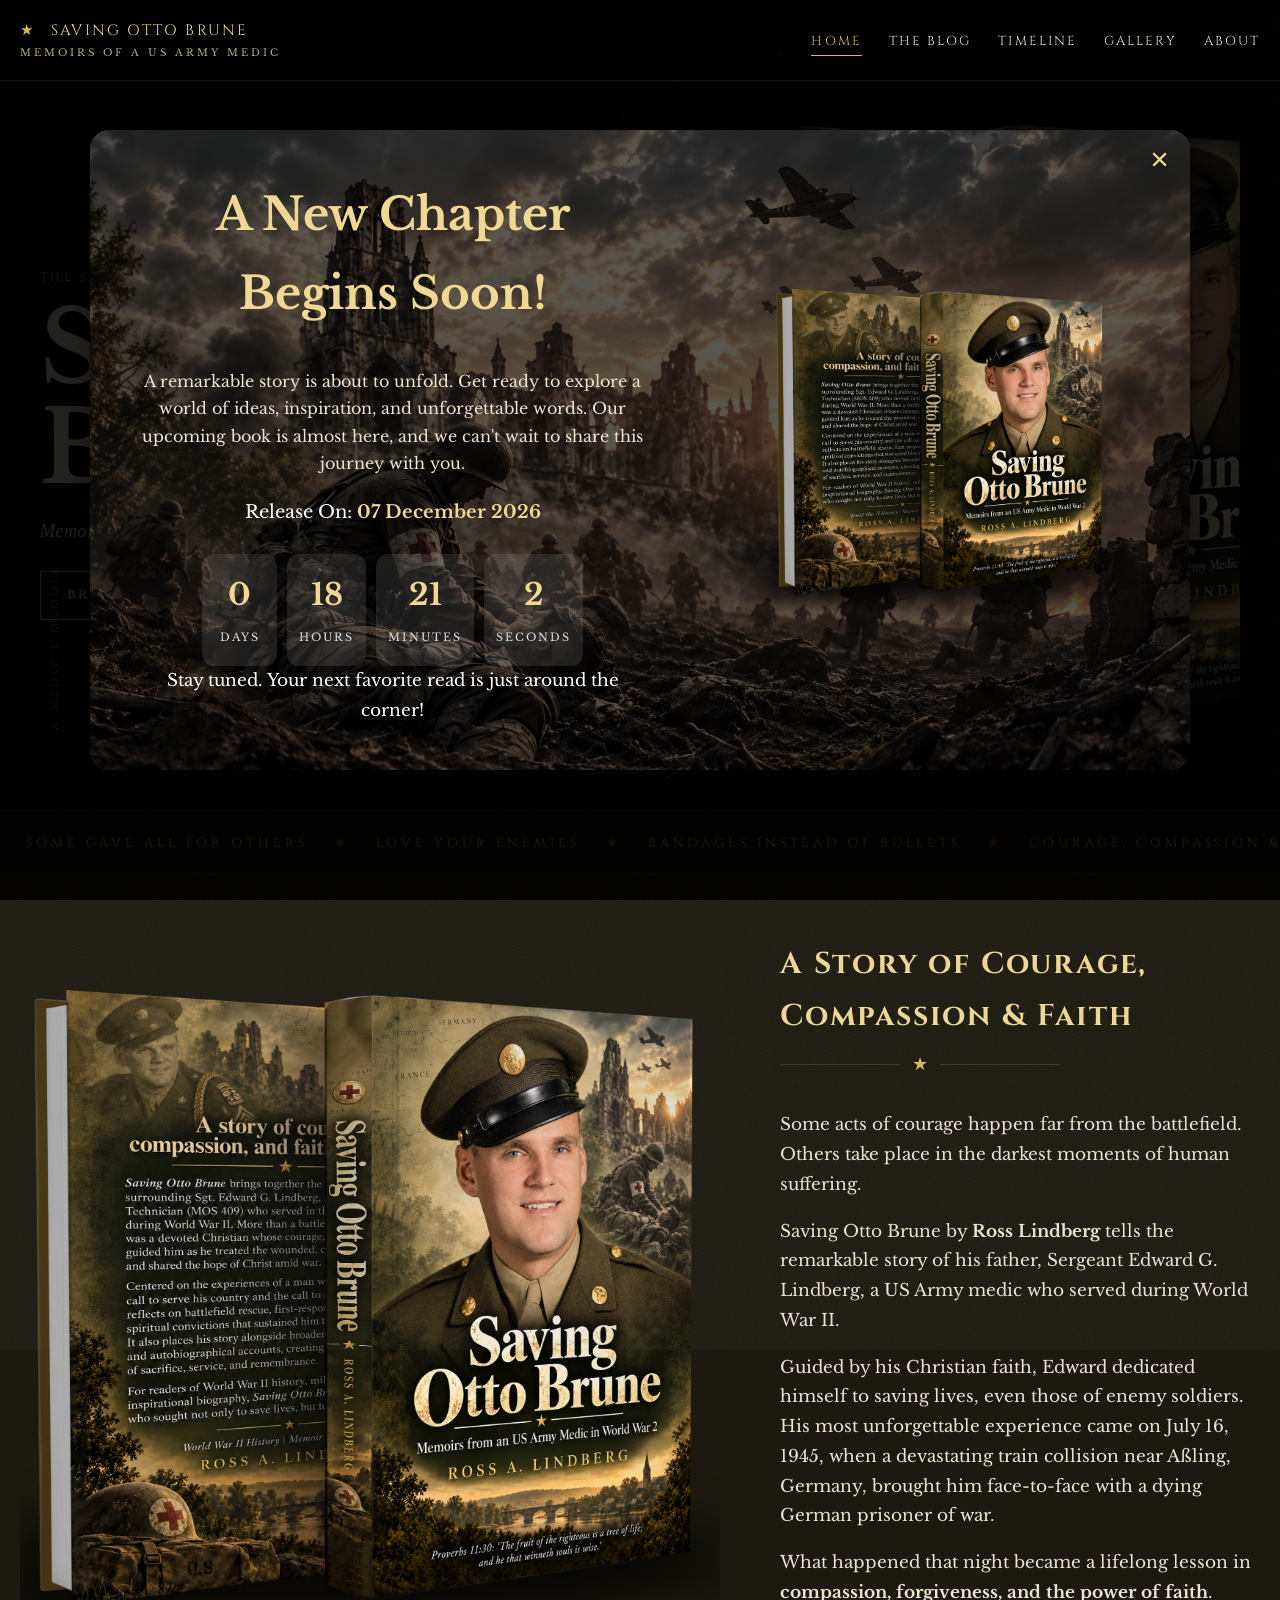
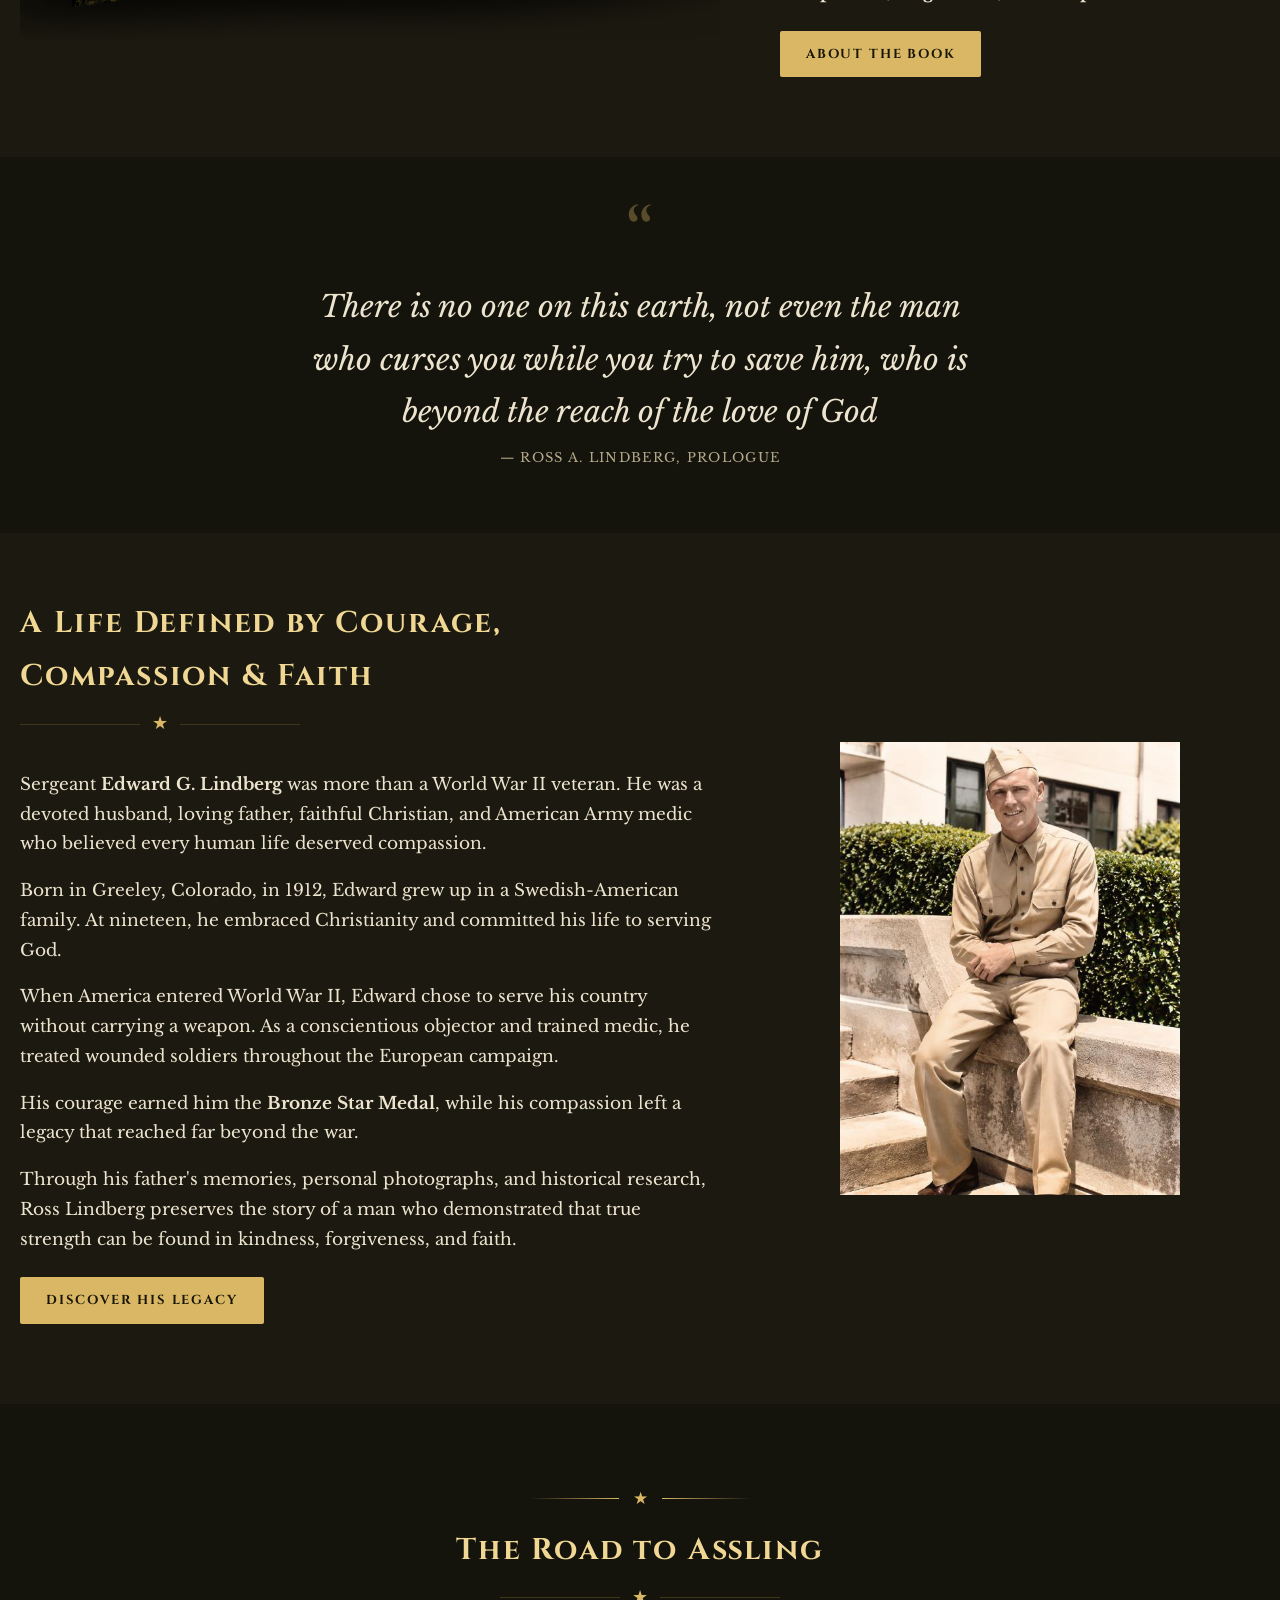
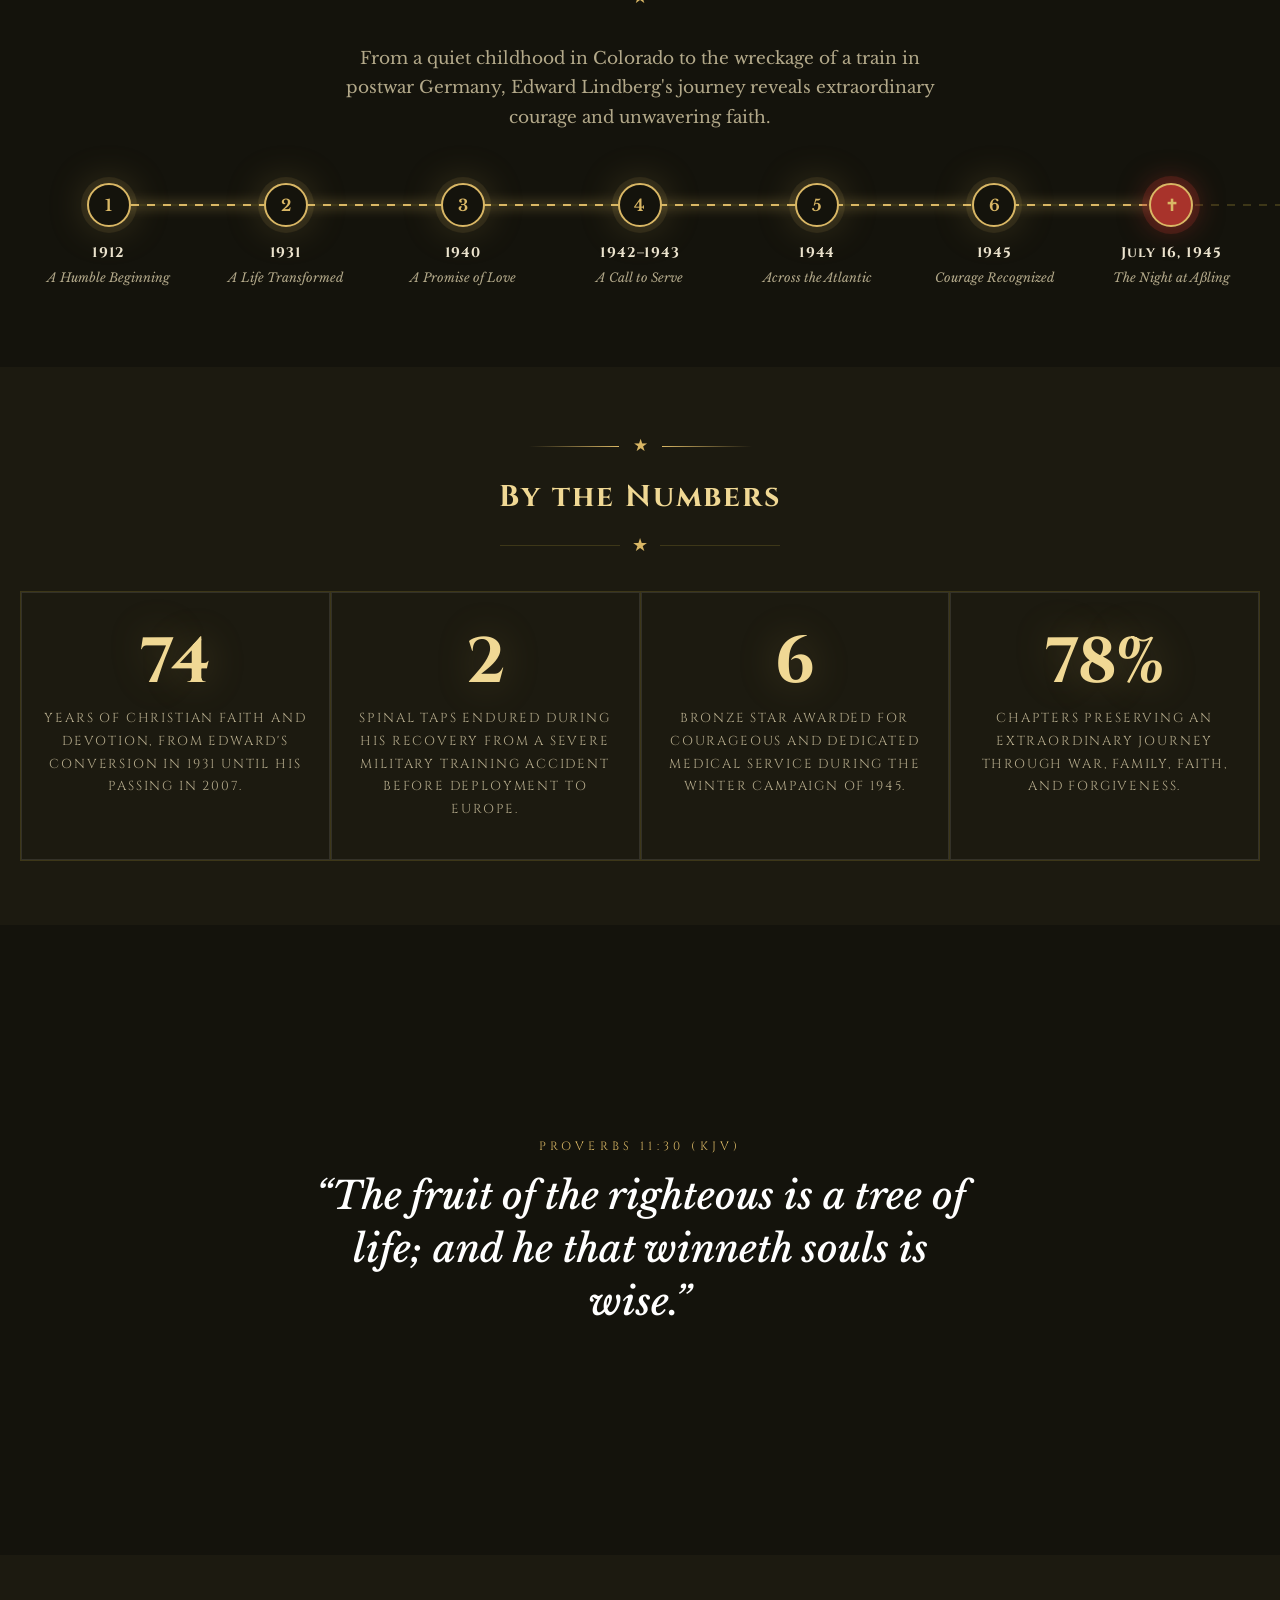
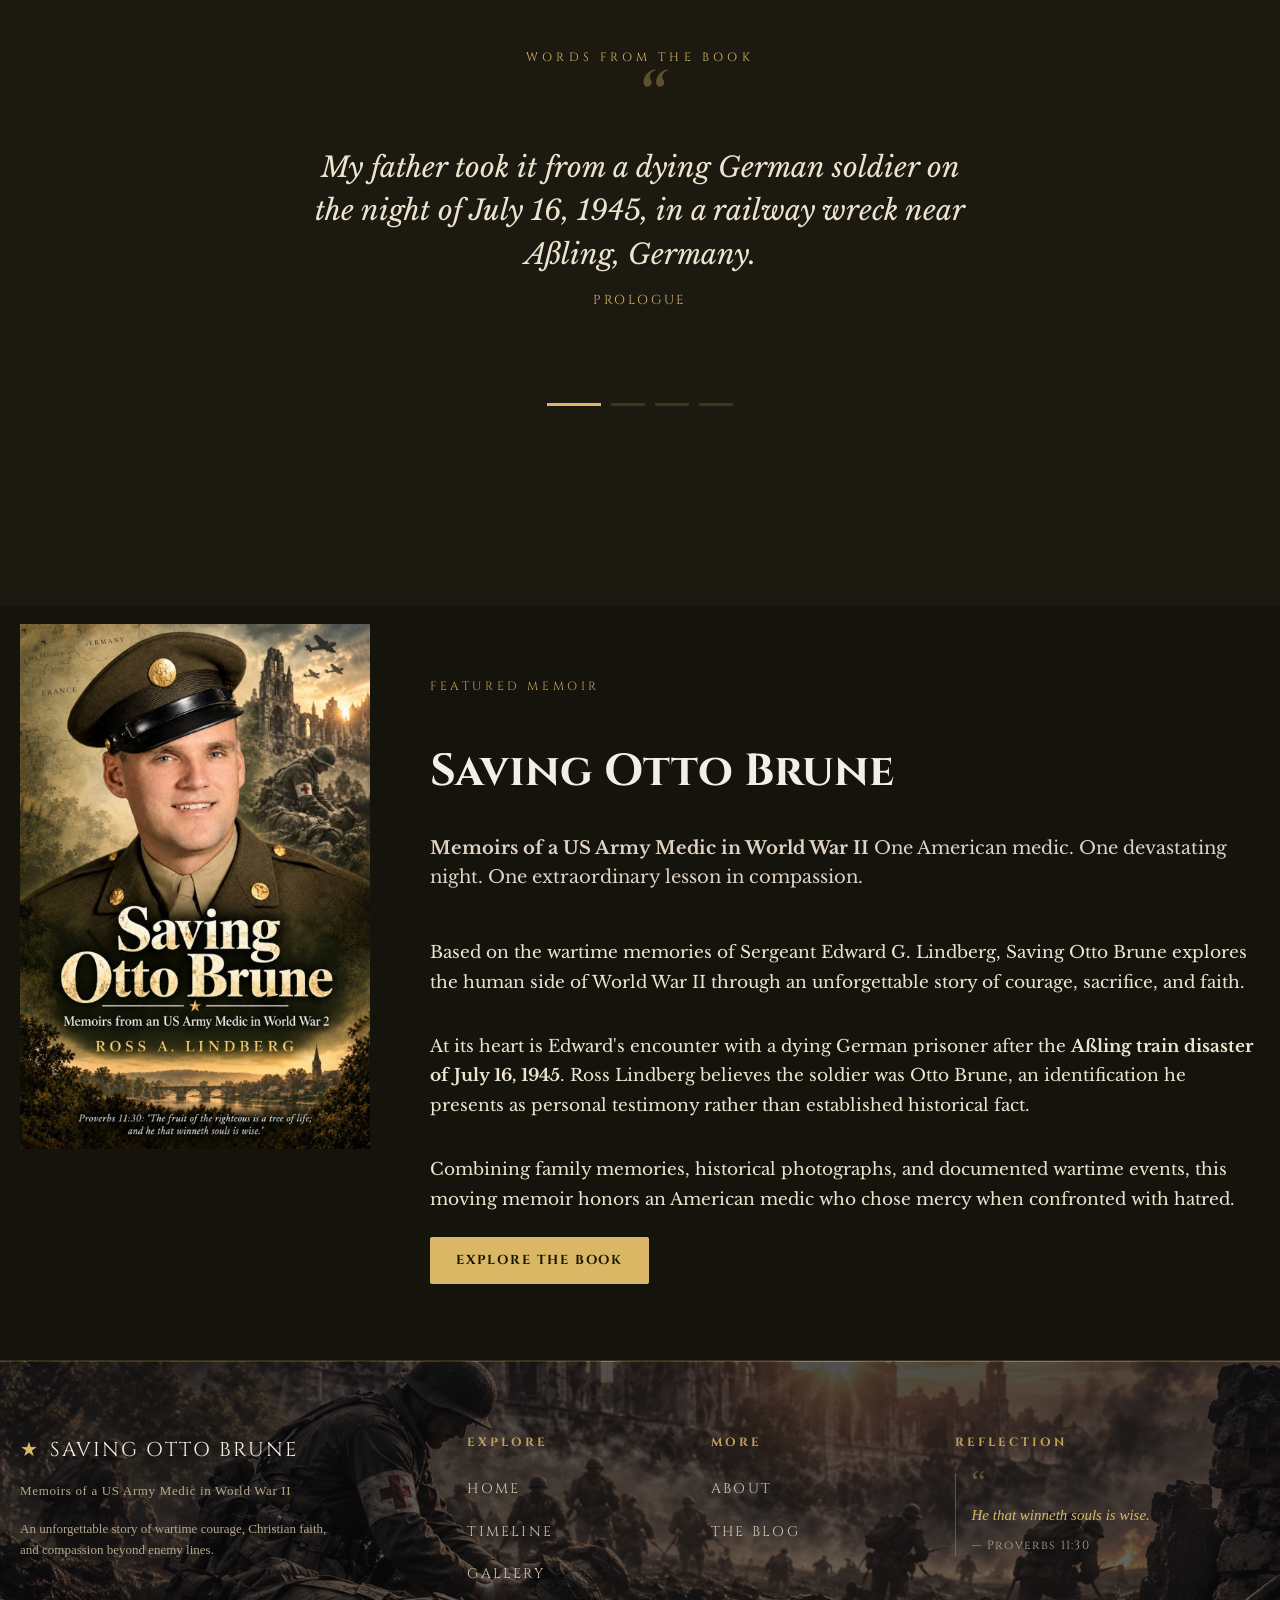
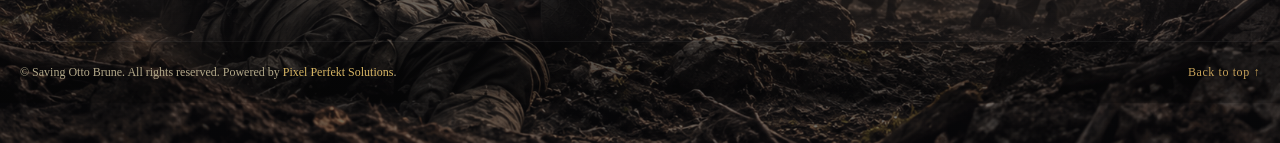
==== commit c367f9ca: "links updated" ====
--- a/index.html
+++ b/index.html
@@ -55,8 +55,8 @@
     <!-- Navigation Drawer -->
     <nav id="nav-menu">
       <button class="close-btn" id="close-btn" aria-label="Close navigation">&times;</button>
-      <a href="index.html" class="on">Home</a>
-      <a href="https://savingottobrunev2.sample-version.com/blogs/">The Blog</a>
+      <a href="https://booksbyrossalan.com/" class="on">Home</a>
+      <a href="https://booksbyrossalan.com/blogs/">The Blog</a>
       <a href="timeline.html">Timeline</a>
       <a href="gallery.html">Gallery</a>
       <a href="about.html">About</a>
@@ -729,7 +729,7 @@
       <h4 class="footer-heading">Explore</h4>
       <nav aria-label="Explore Memoir" class="fot-nav">
         <ul class="footer-links">
-          <li><a href="index.html">Home</a></li>
+          <li><a href="https://booksbyrossalan.com/">Home</a></li>
           <li><a href="timeline.html">Timeline</a></li>
           <li><a href="gallery.html">Gallery</a></li>
         </ul>
@@ -742,7 +742,7 @@
       <nav aria-label="Additional Links" class="fot-nav">
         <ul class="footer-links">
           <li><a href="about.html">About</a></li>
-          <li><a href="https://savingottobrunev2.sample-version.com/blogs/">The Blog</a></li>
+          <li><a href="https://booksbyrossalan.com/blogs/">The Blog</a></li>
         </ul>
       </nav>
     </div>
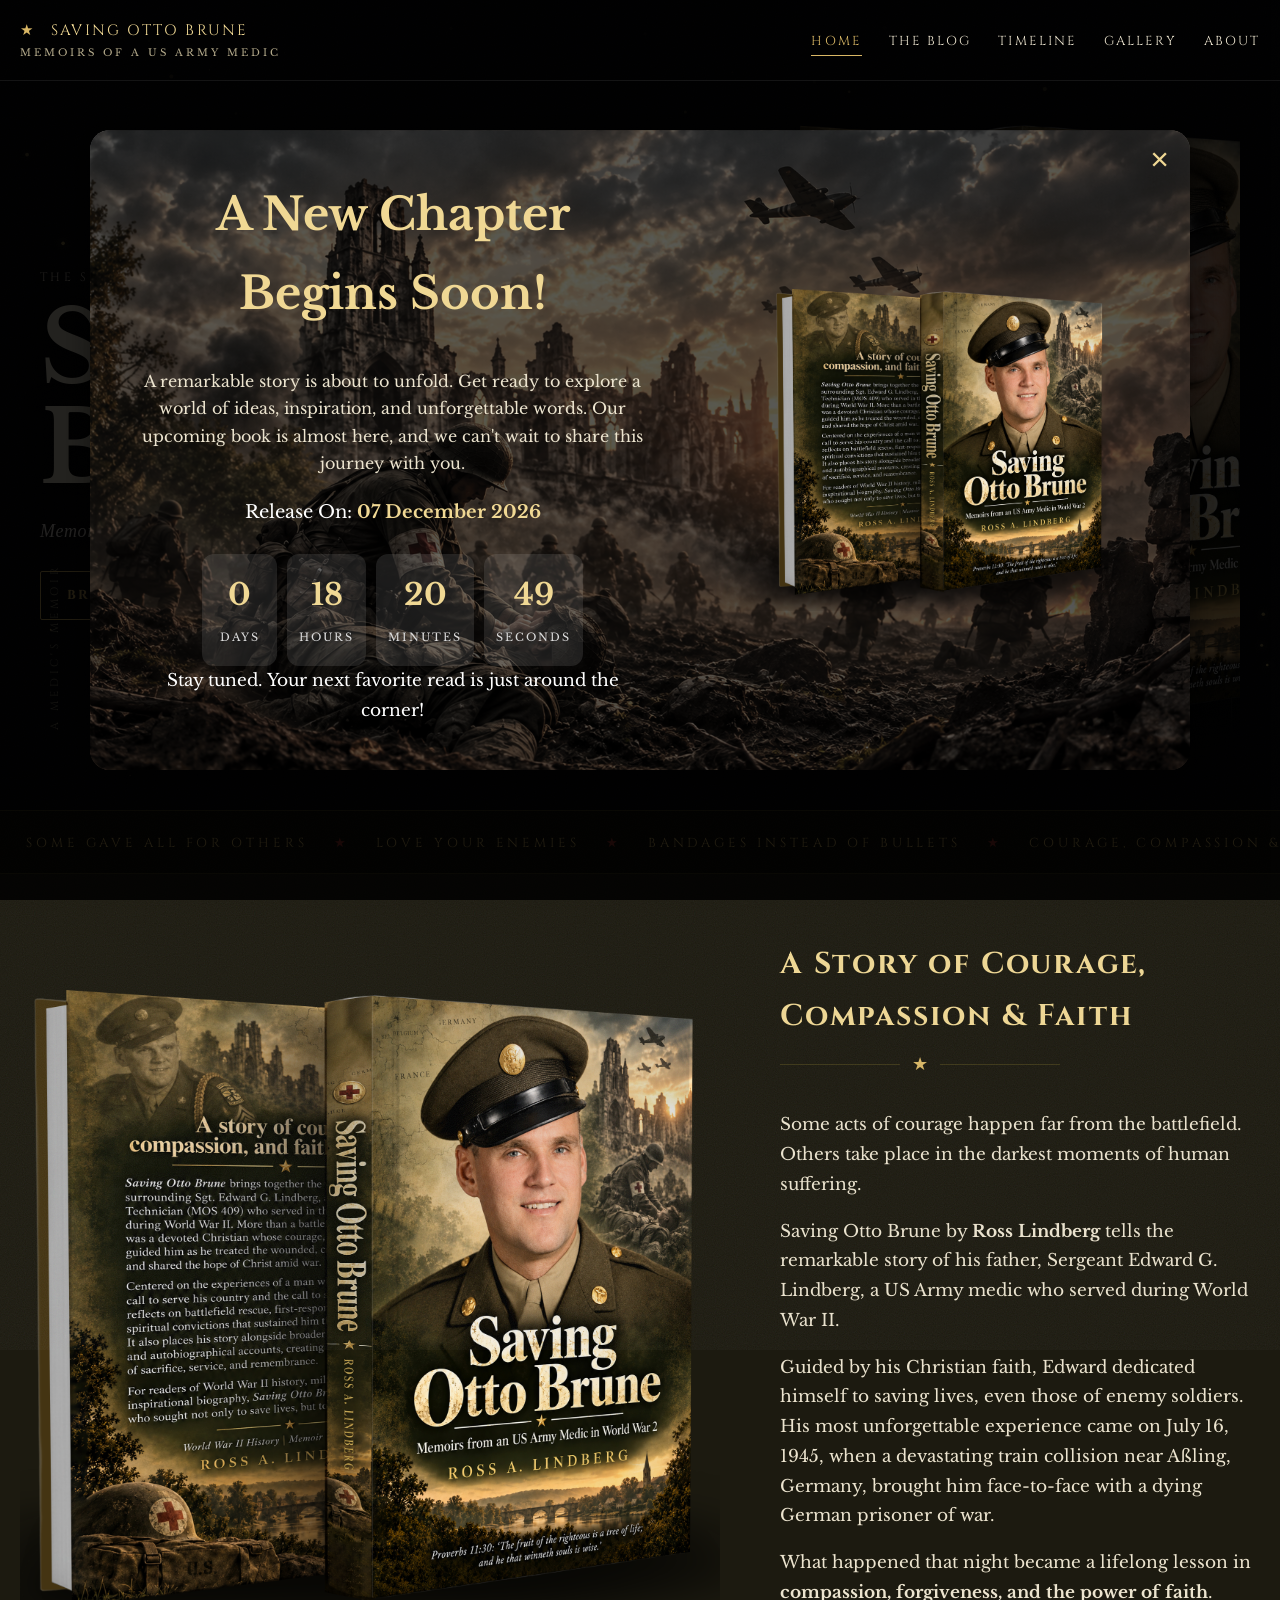
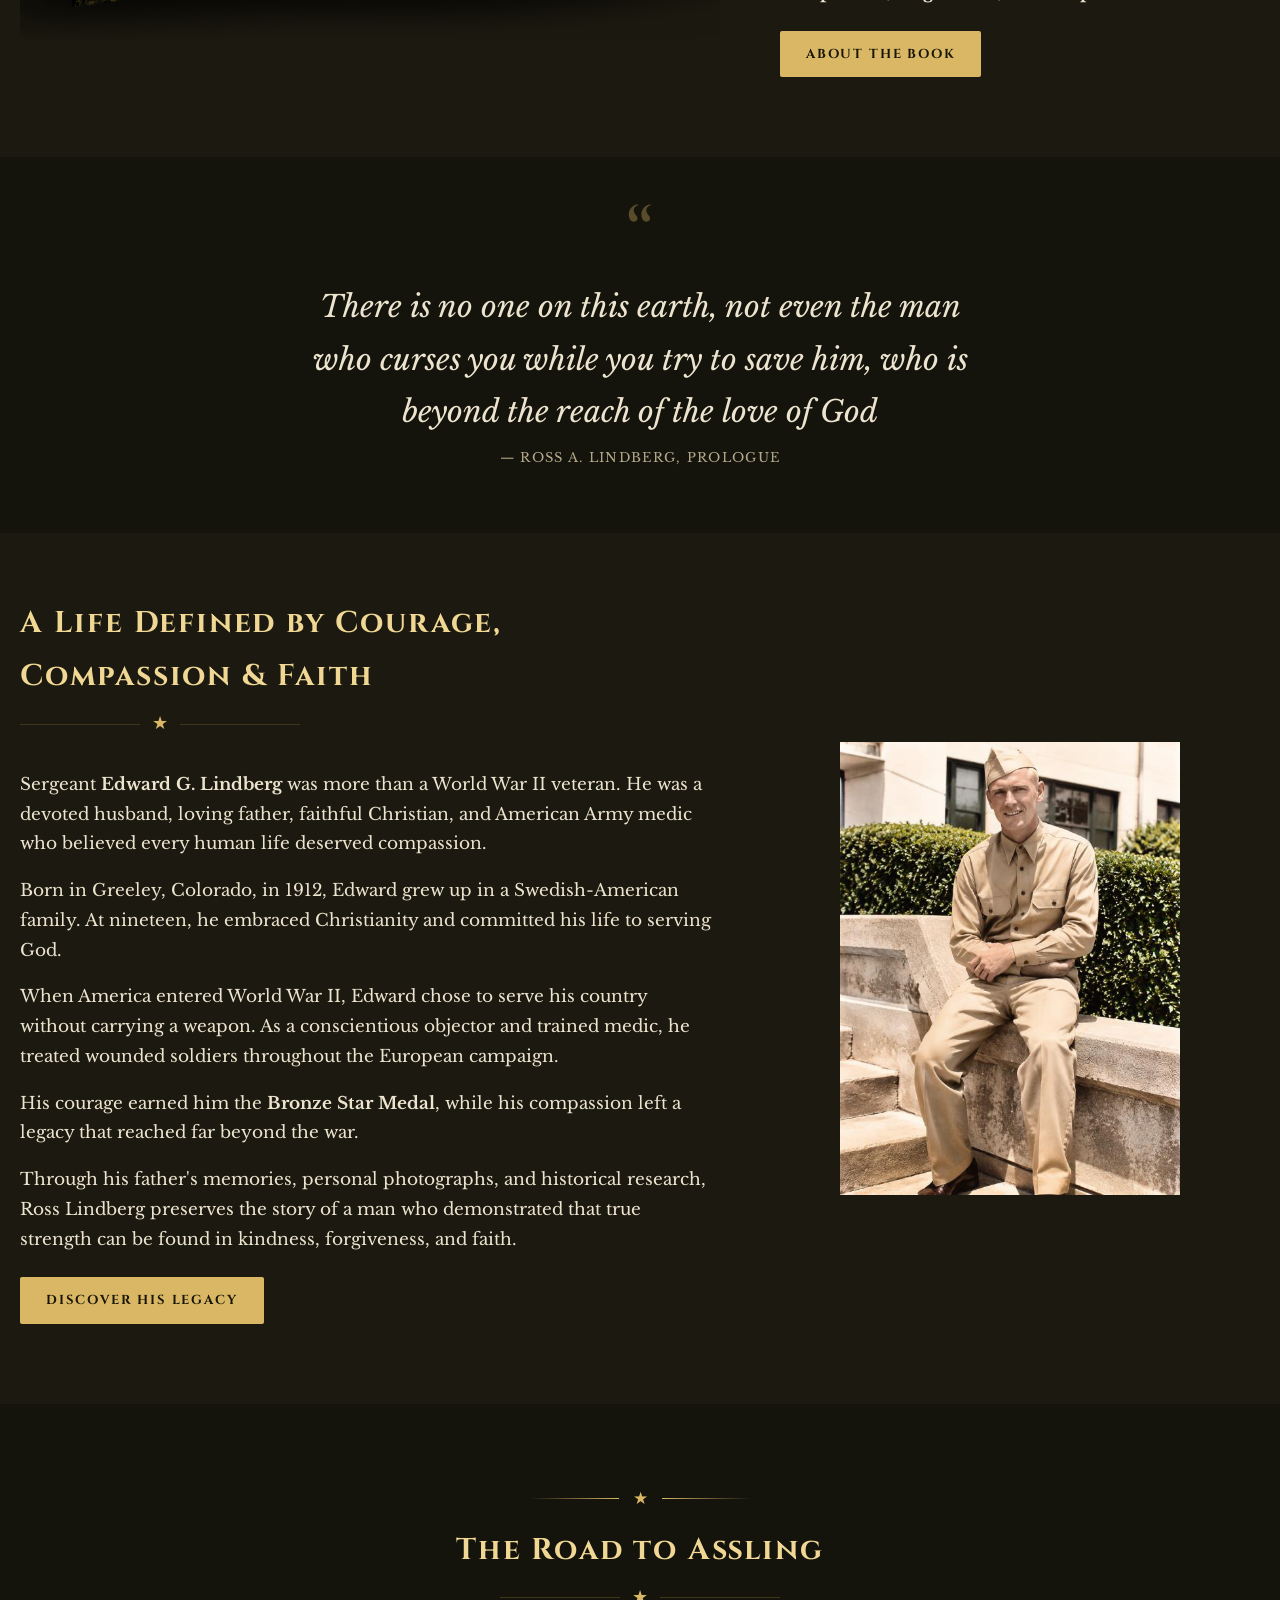
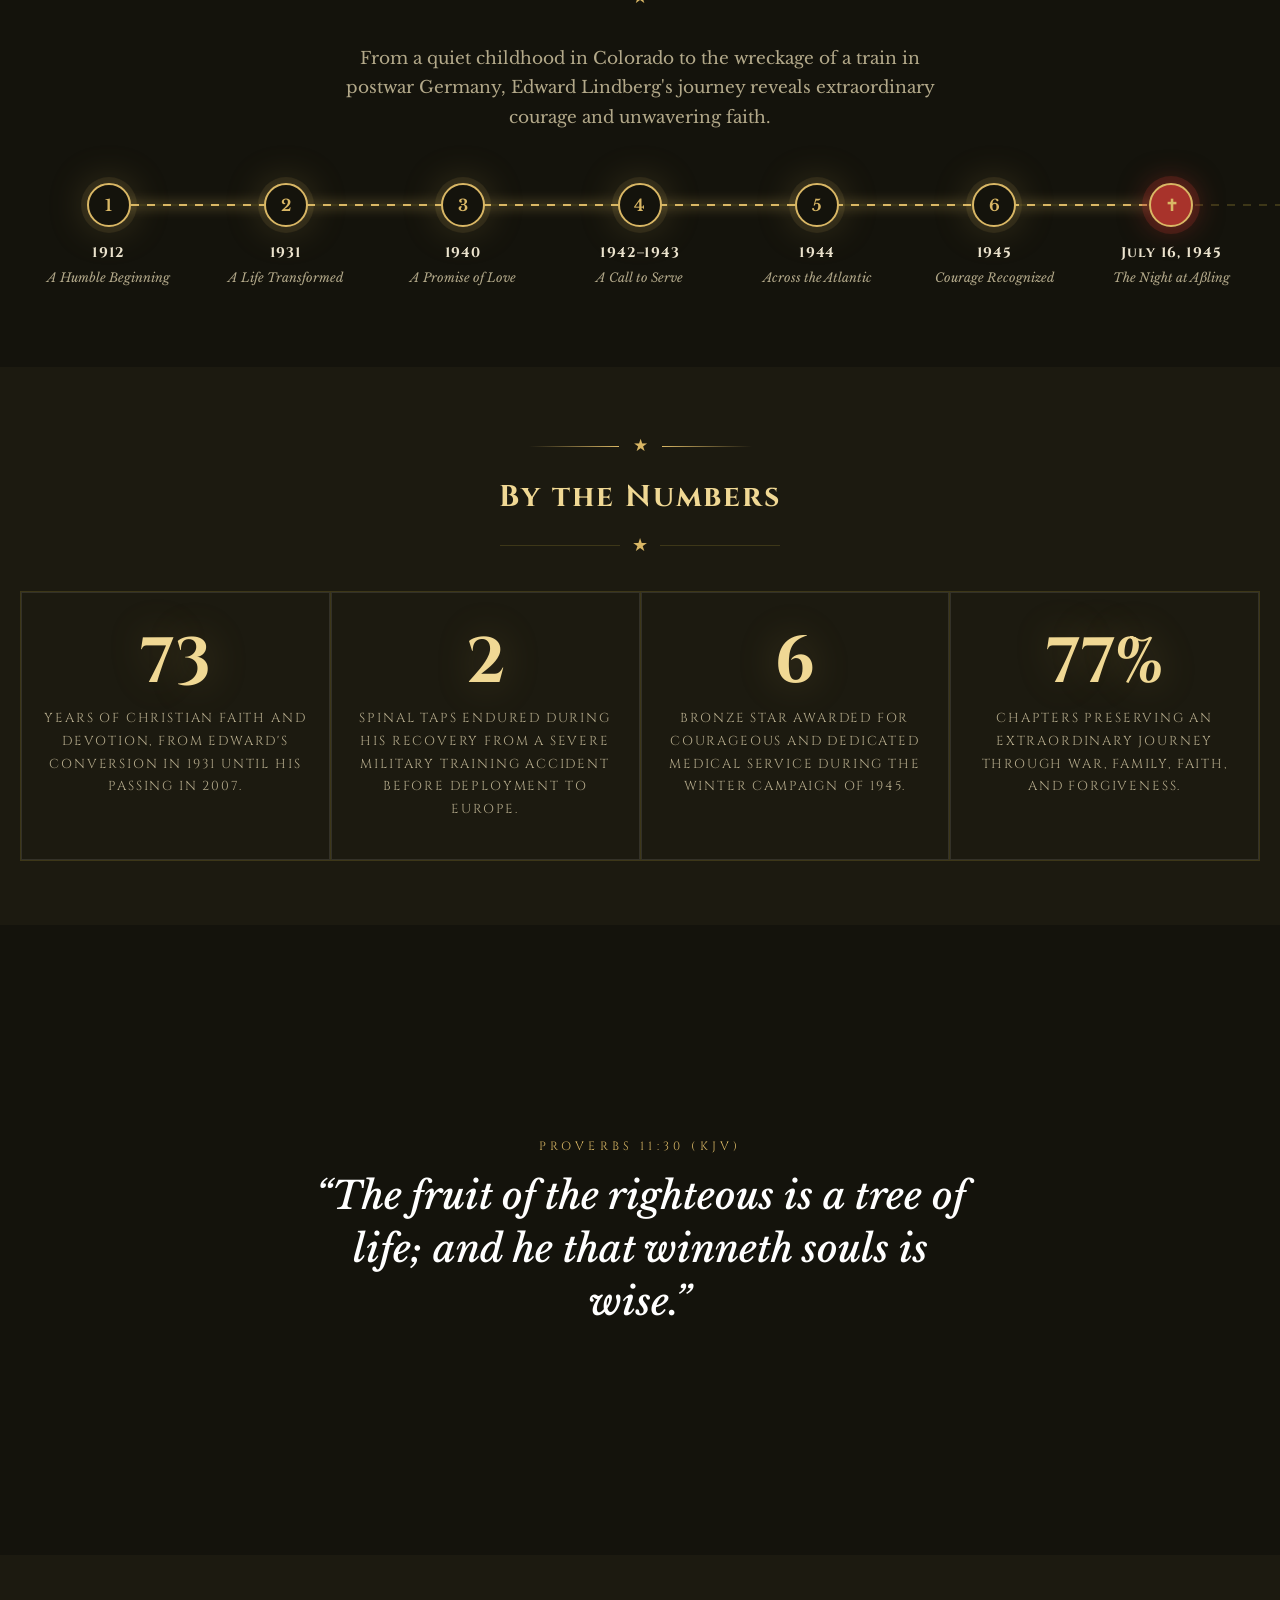
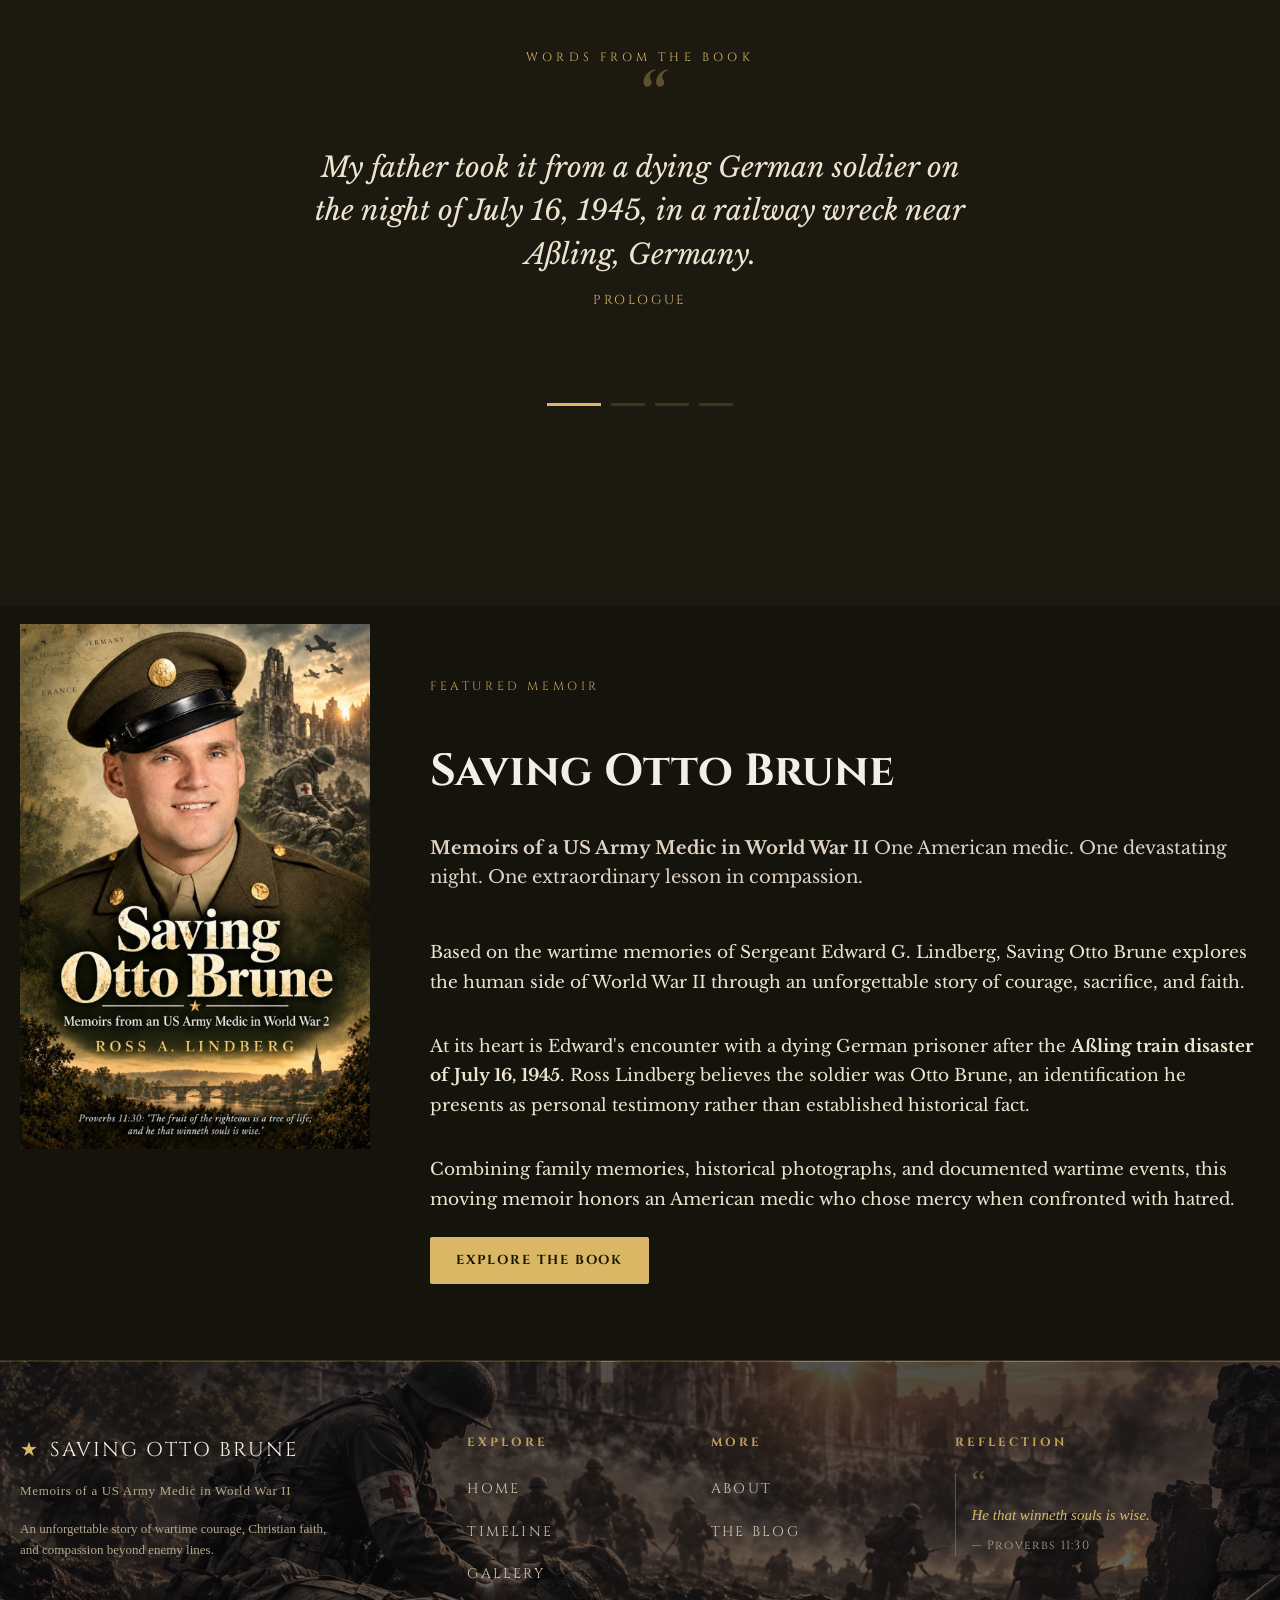
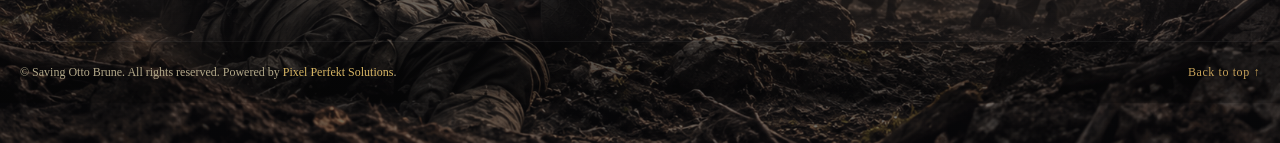
==== commit eb0cd4f9: "mohsib chinal" ====
--- a/index.html
+++ b/index.html
@@ -4,6 +4,7 @@
     <meta charset="utf-8" />
     <meta name="viewport" content="width=device-width,initial-scale=1" />
     <title>Saving Otto Brune | WWII Memoir by Ross Lindberg</title>
+      <link rel="icon" type="image/x-icon" href="./img/favicon.ico">
     <meta
       name="description"
       content="Discover Saving Otto Brune, Ross Lindberg's moving WWII memoir about a US Army medic, courage, Christian faith, and compassion beyond enemy lines."
